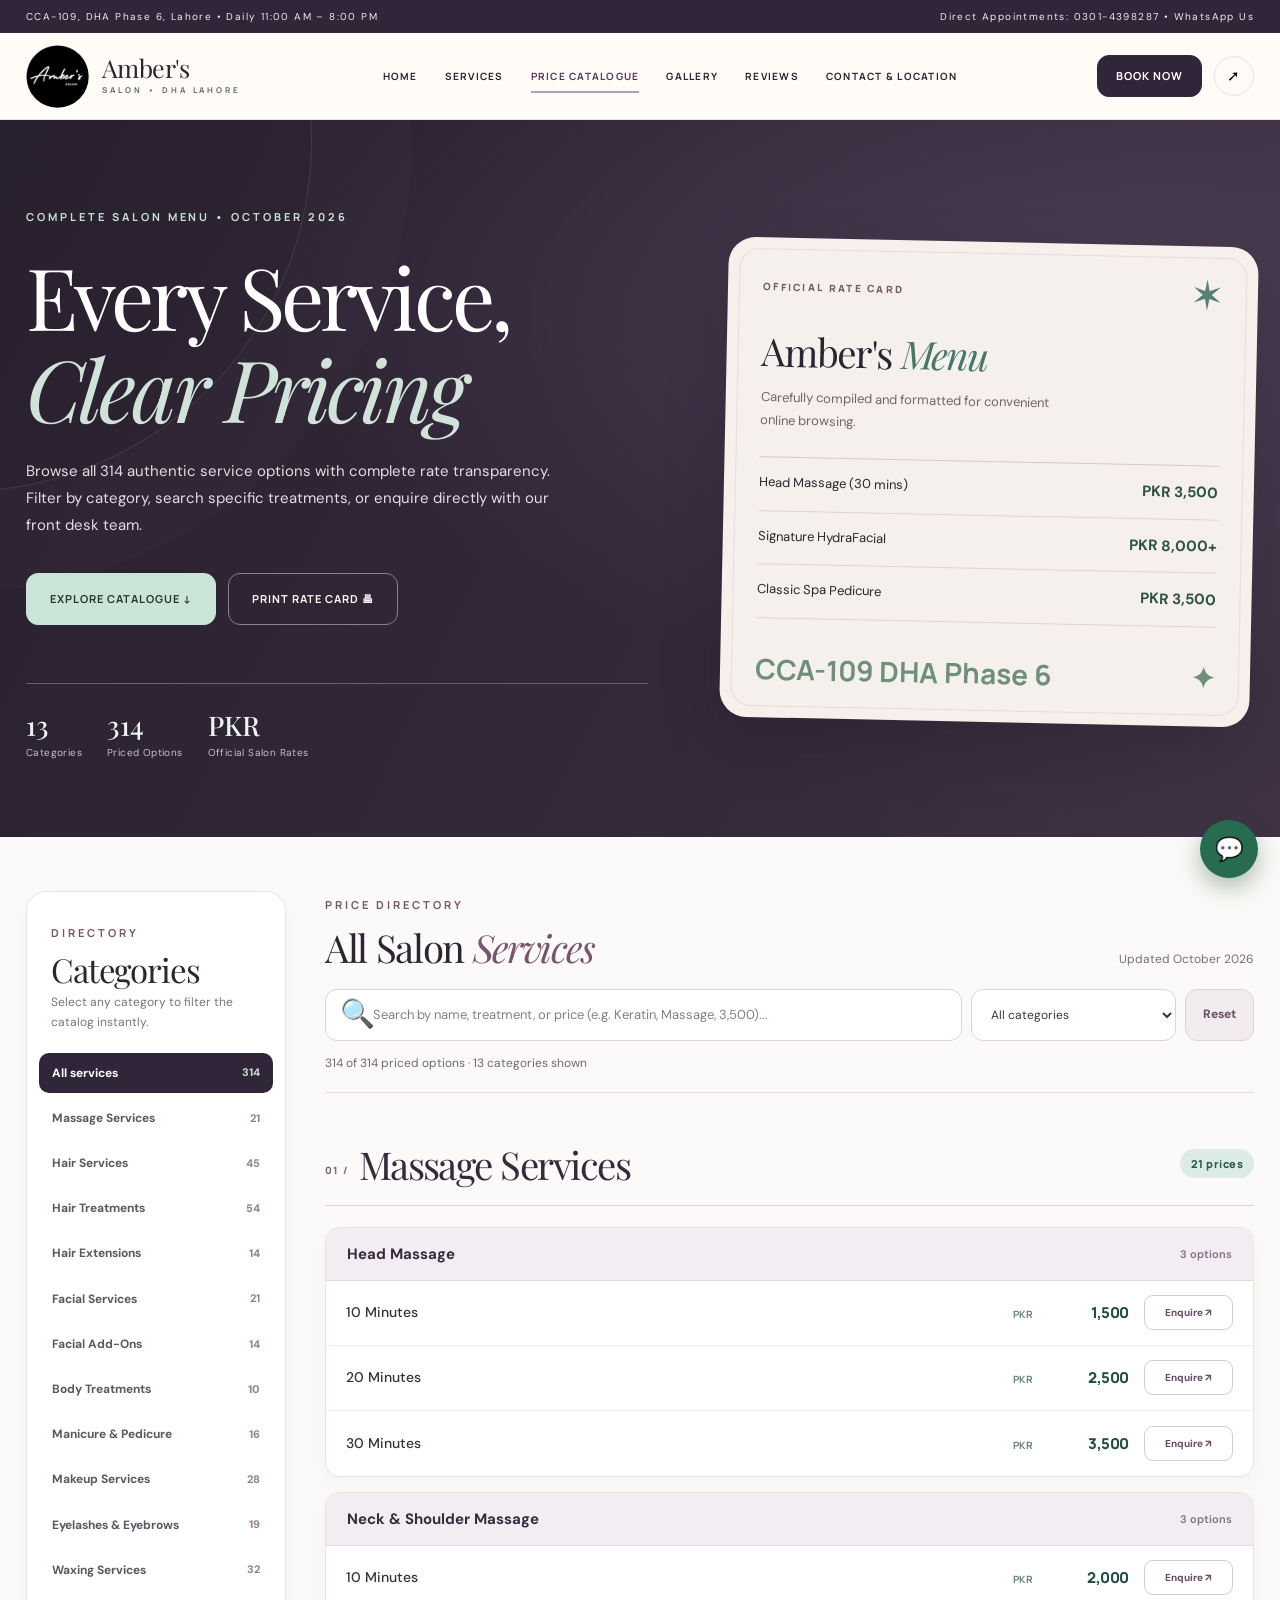
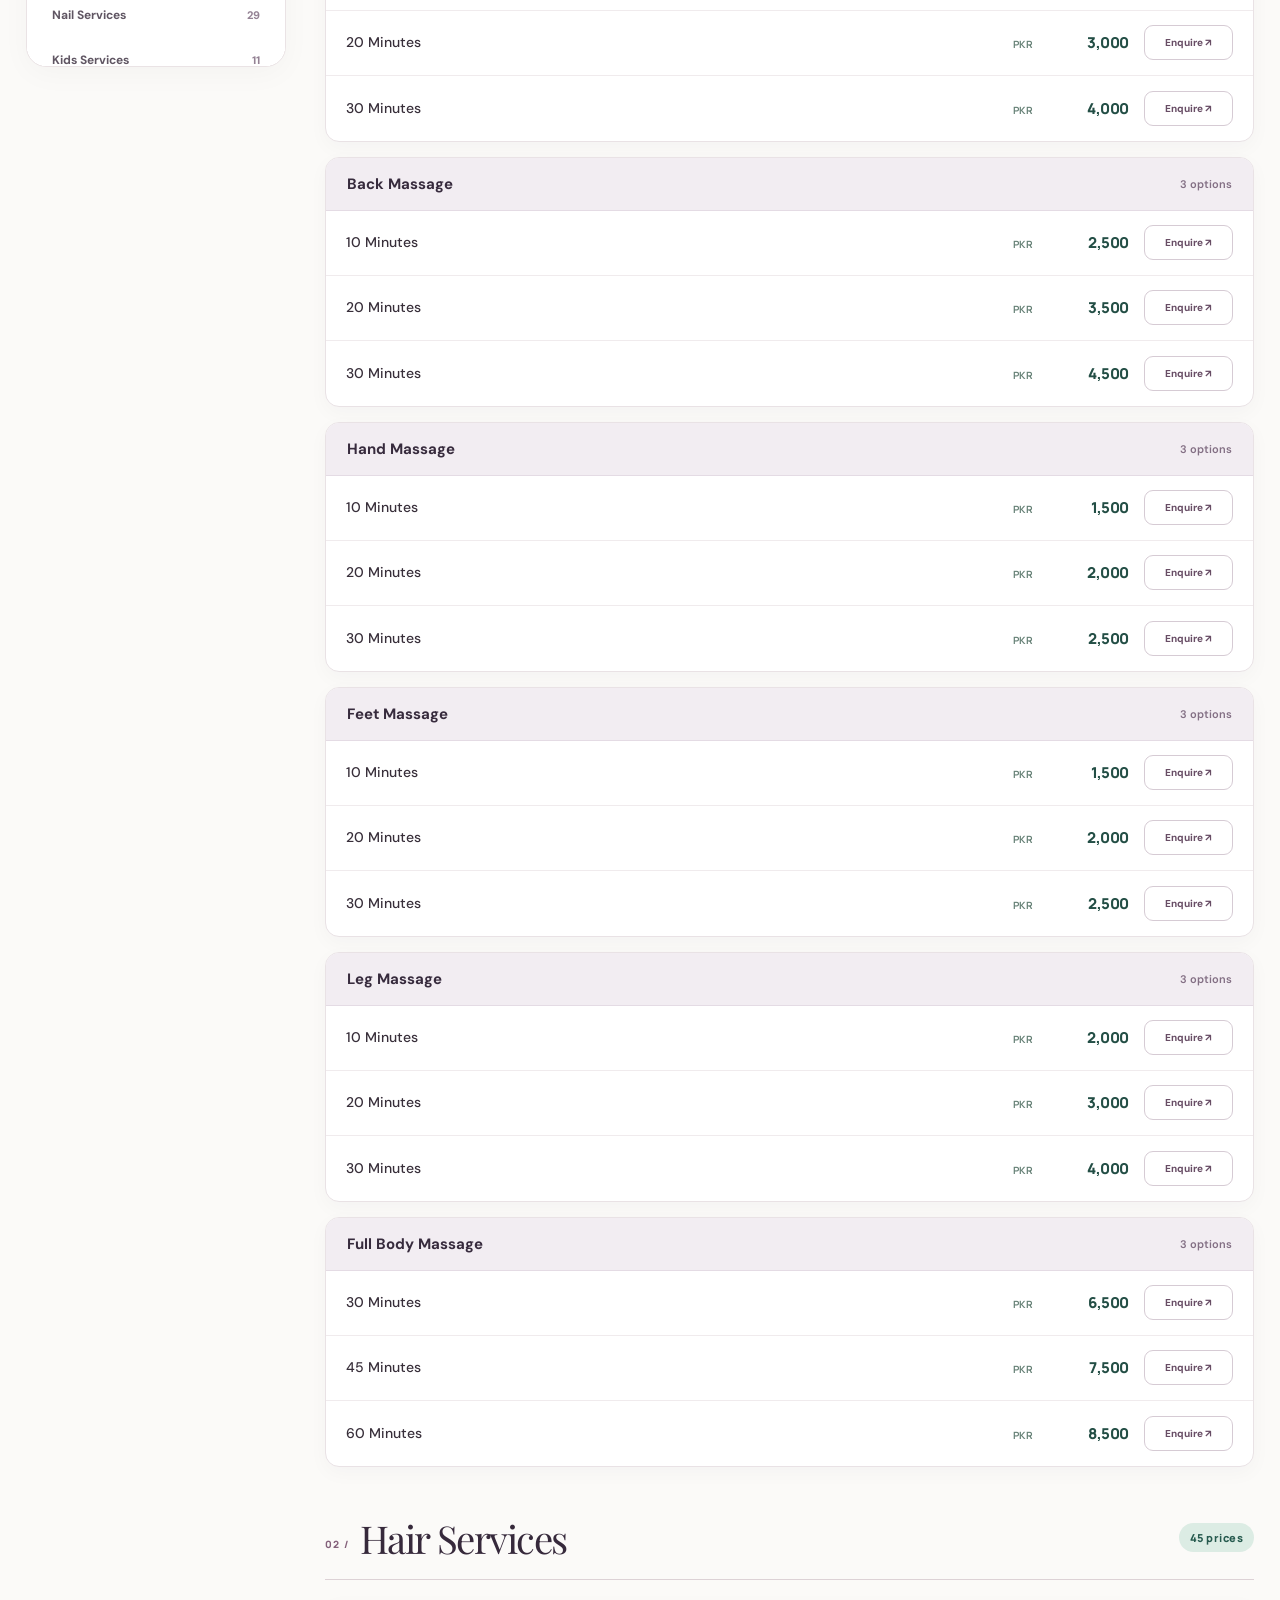
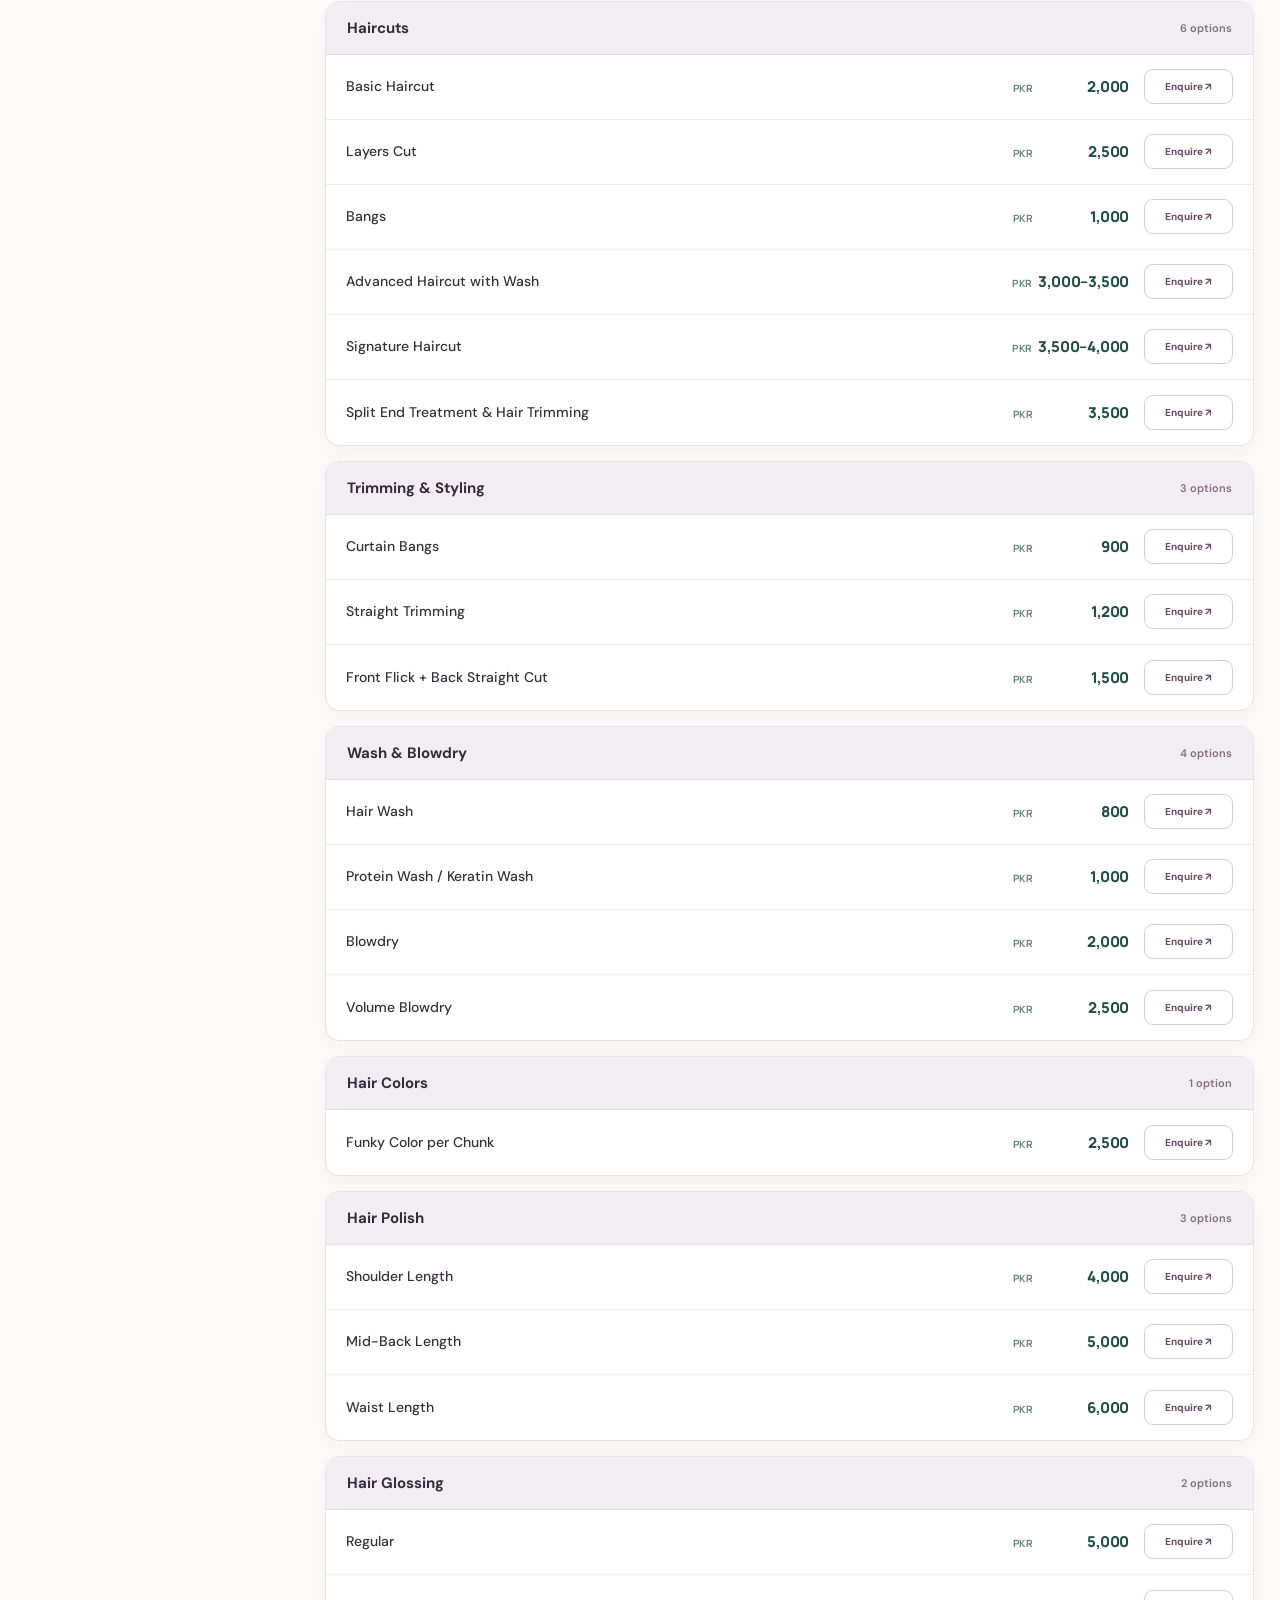
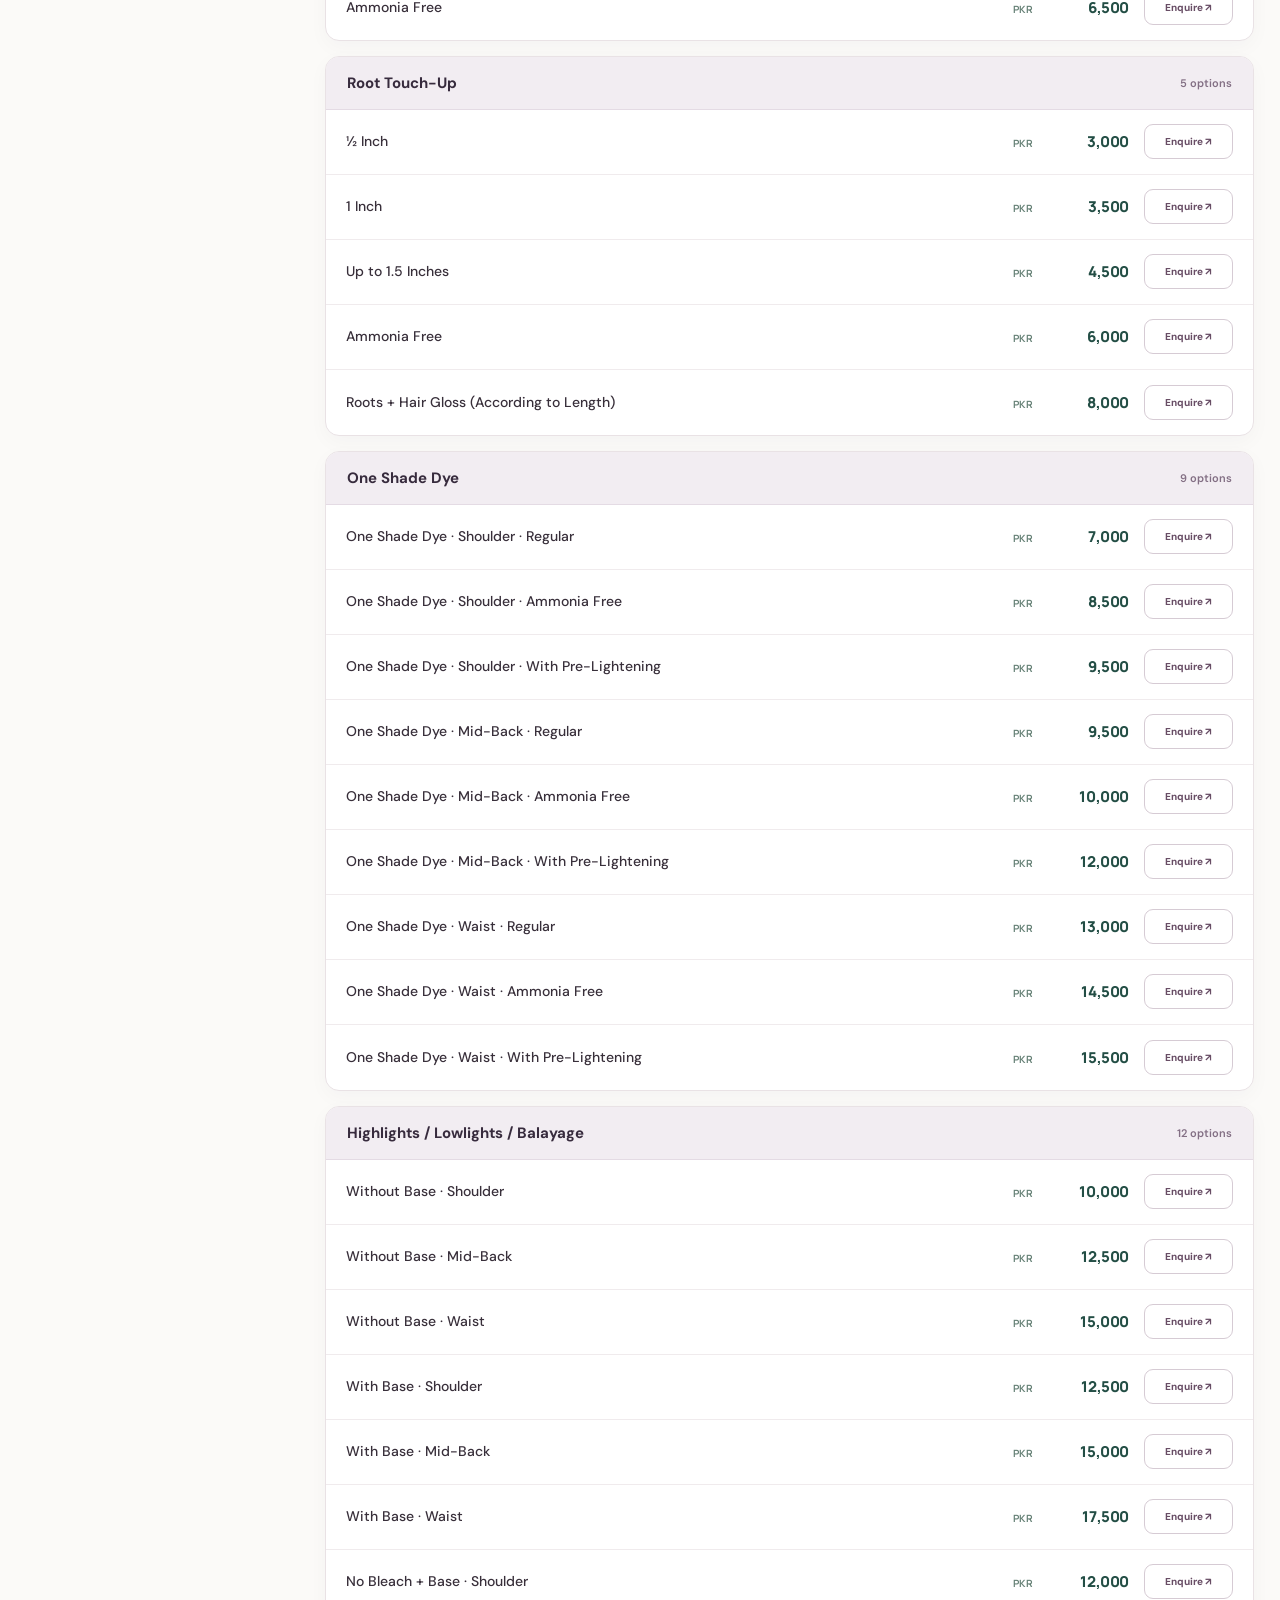
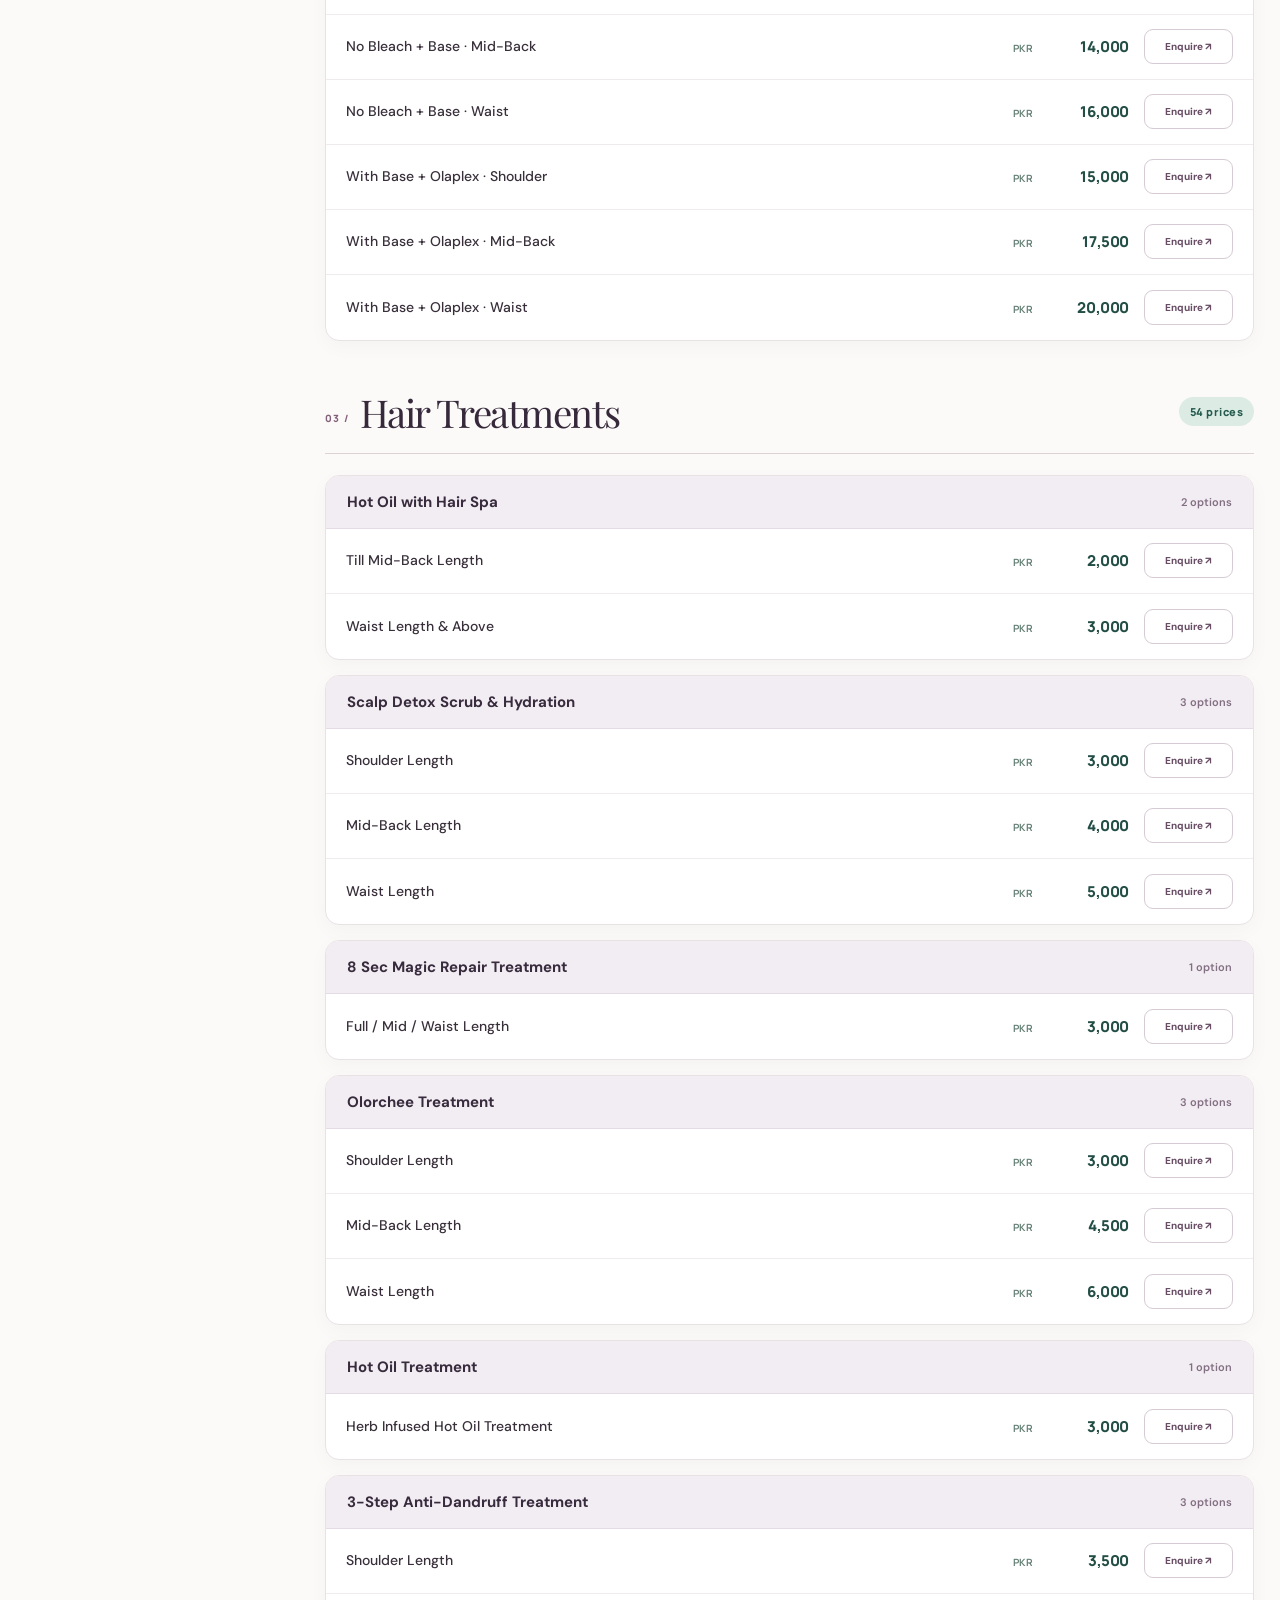
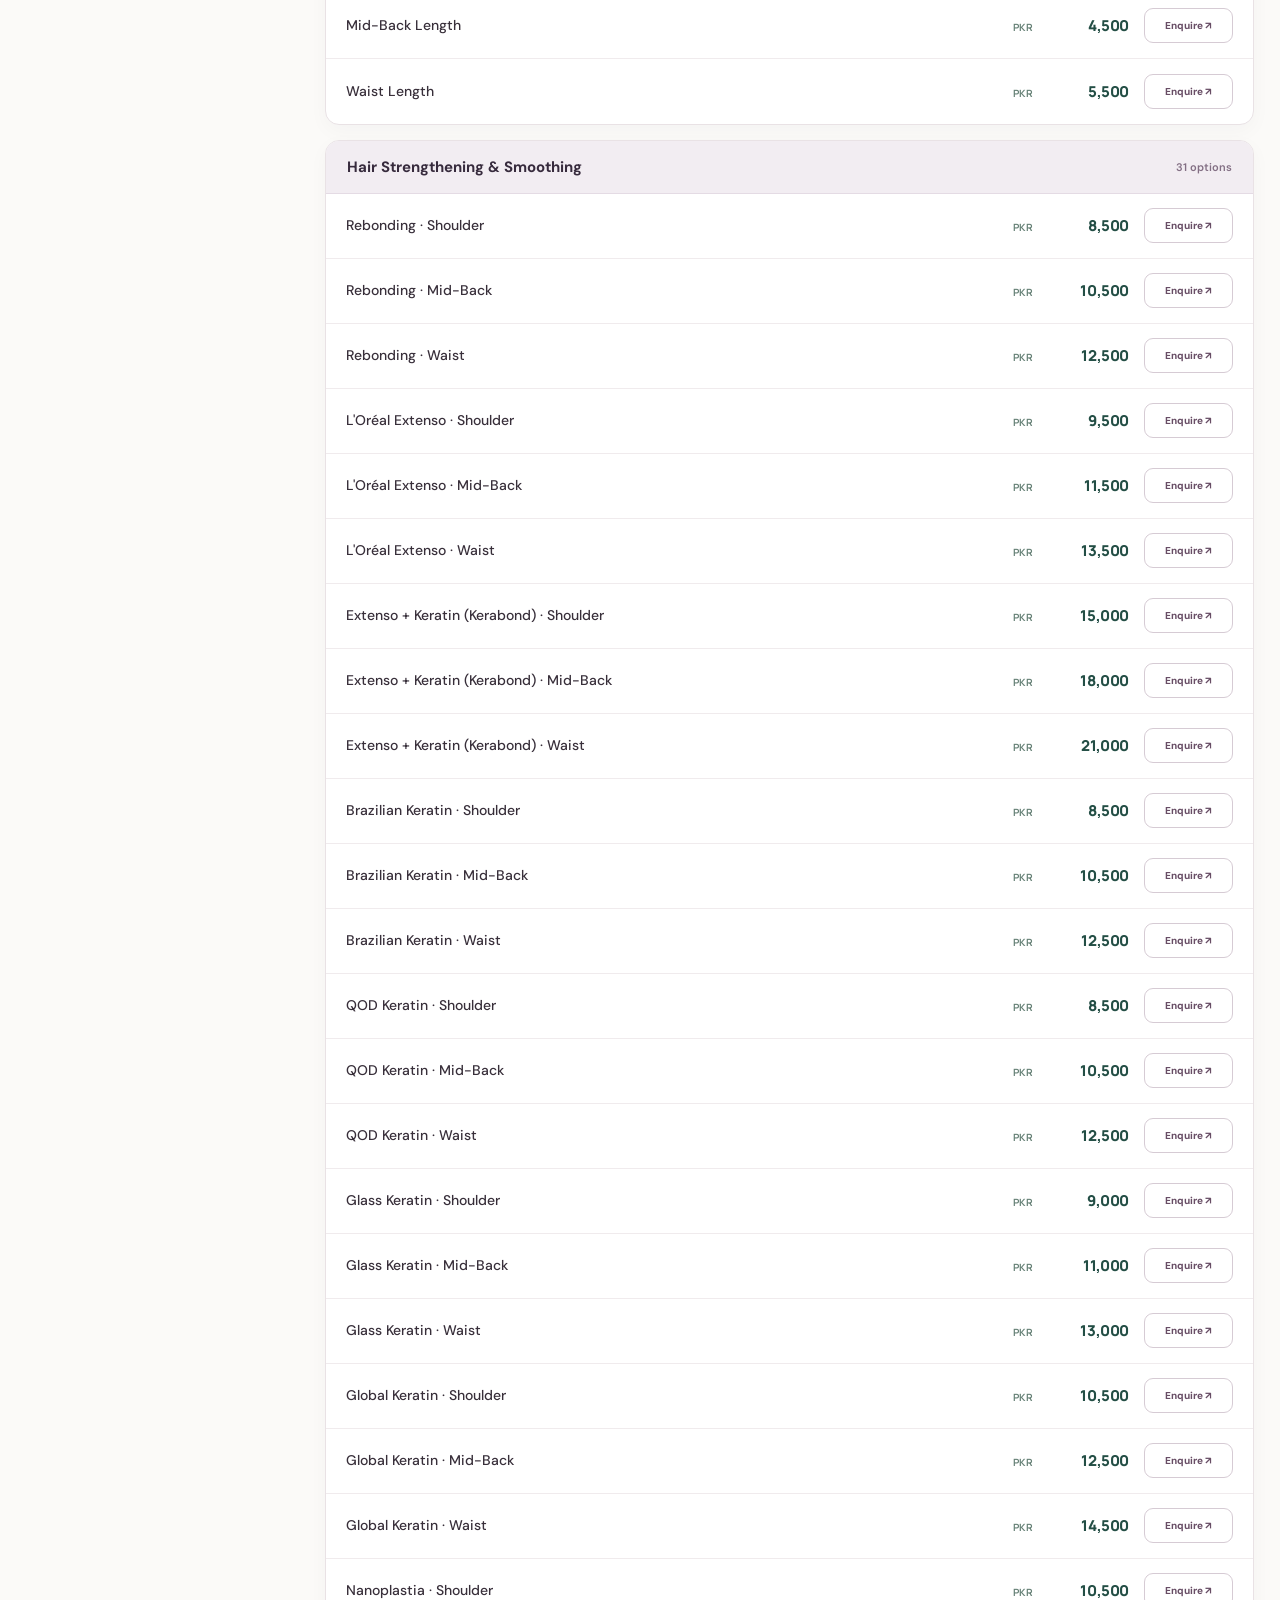
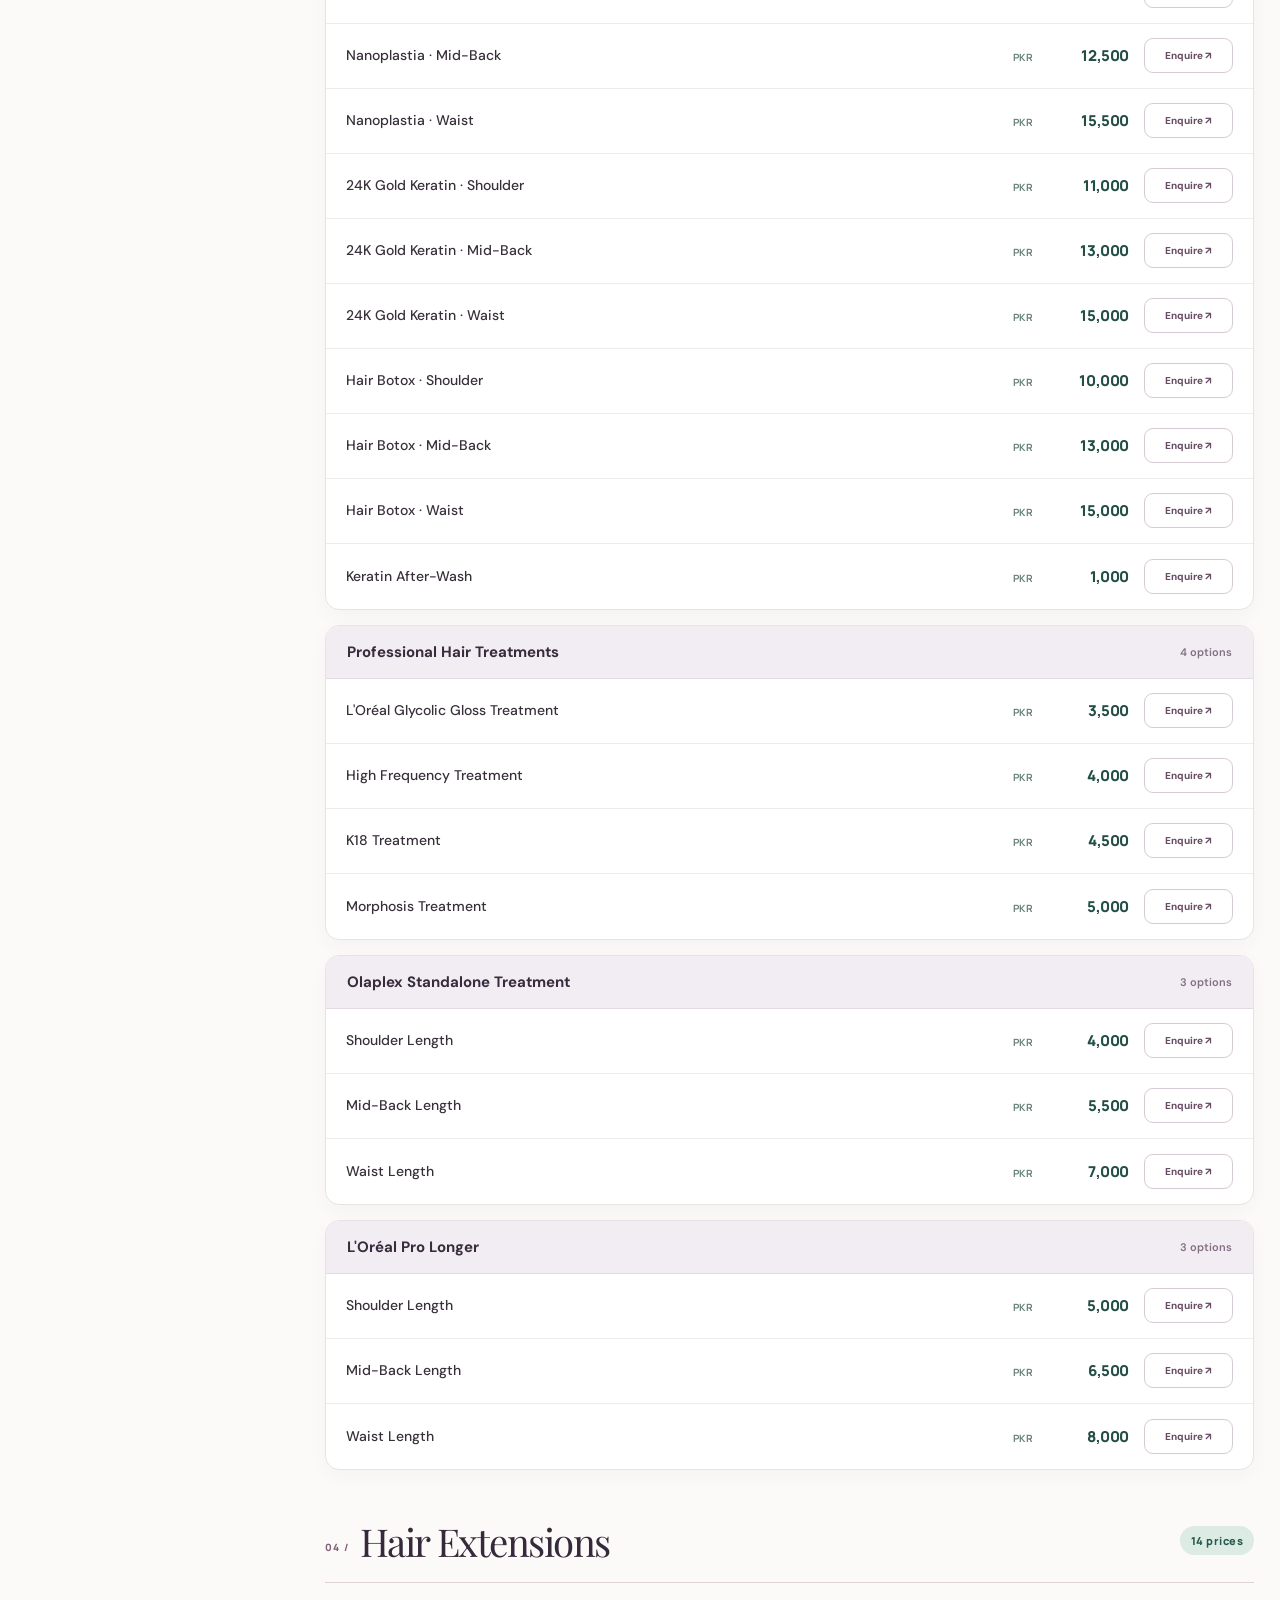
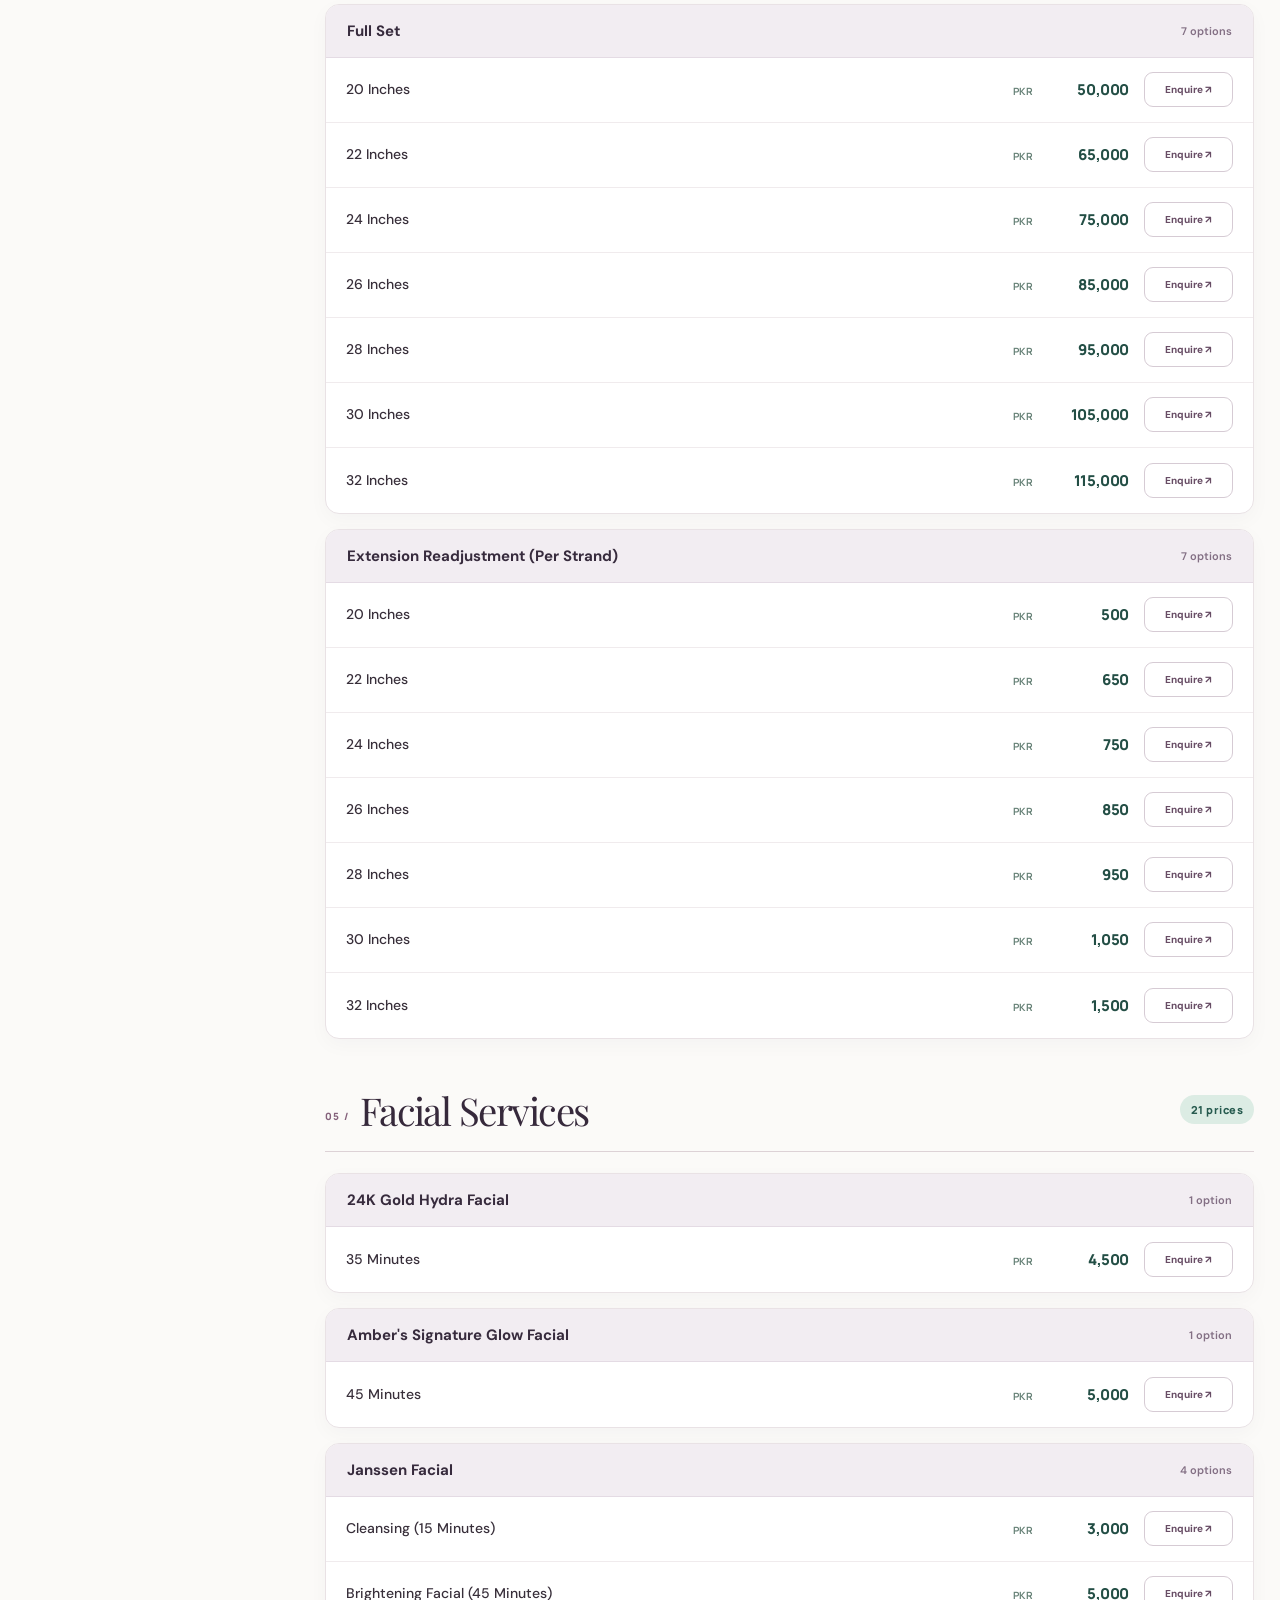
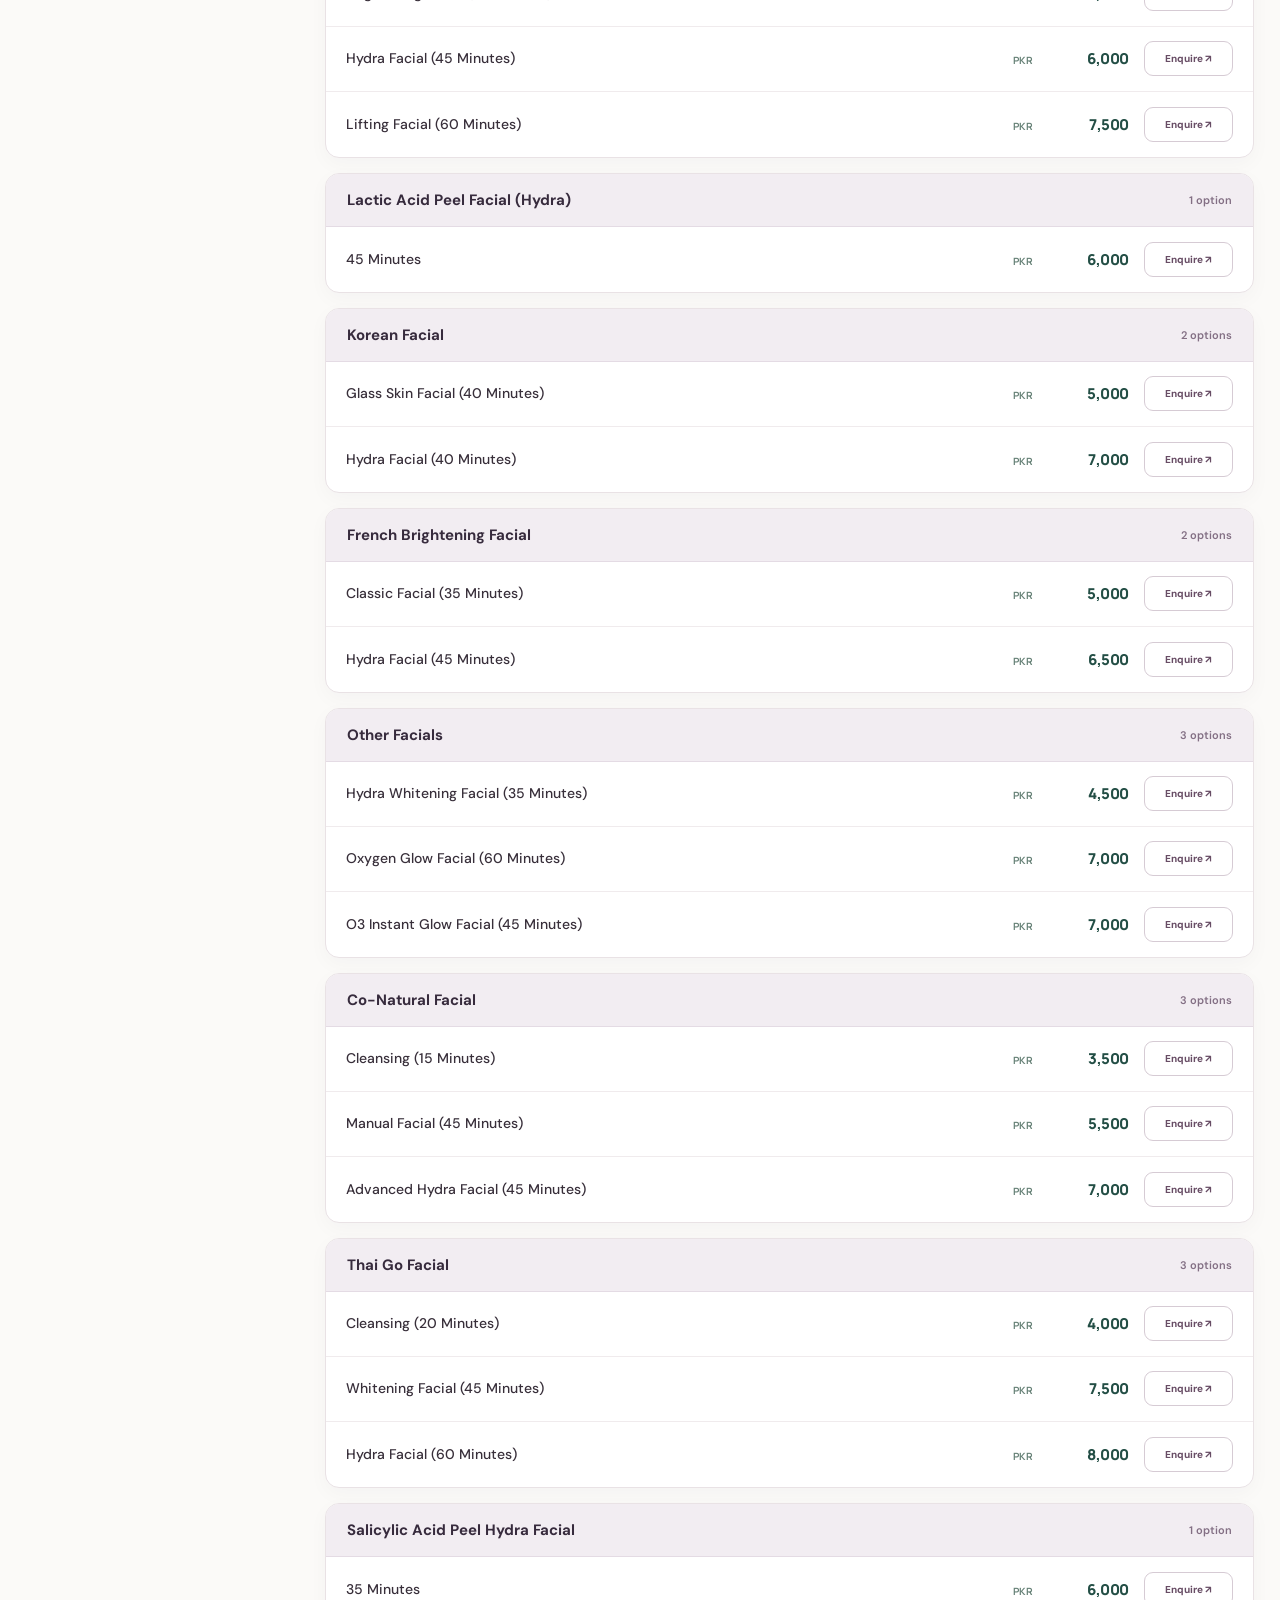
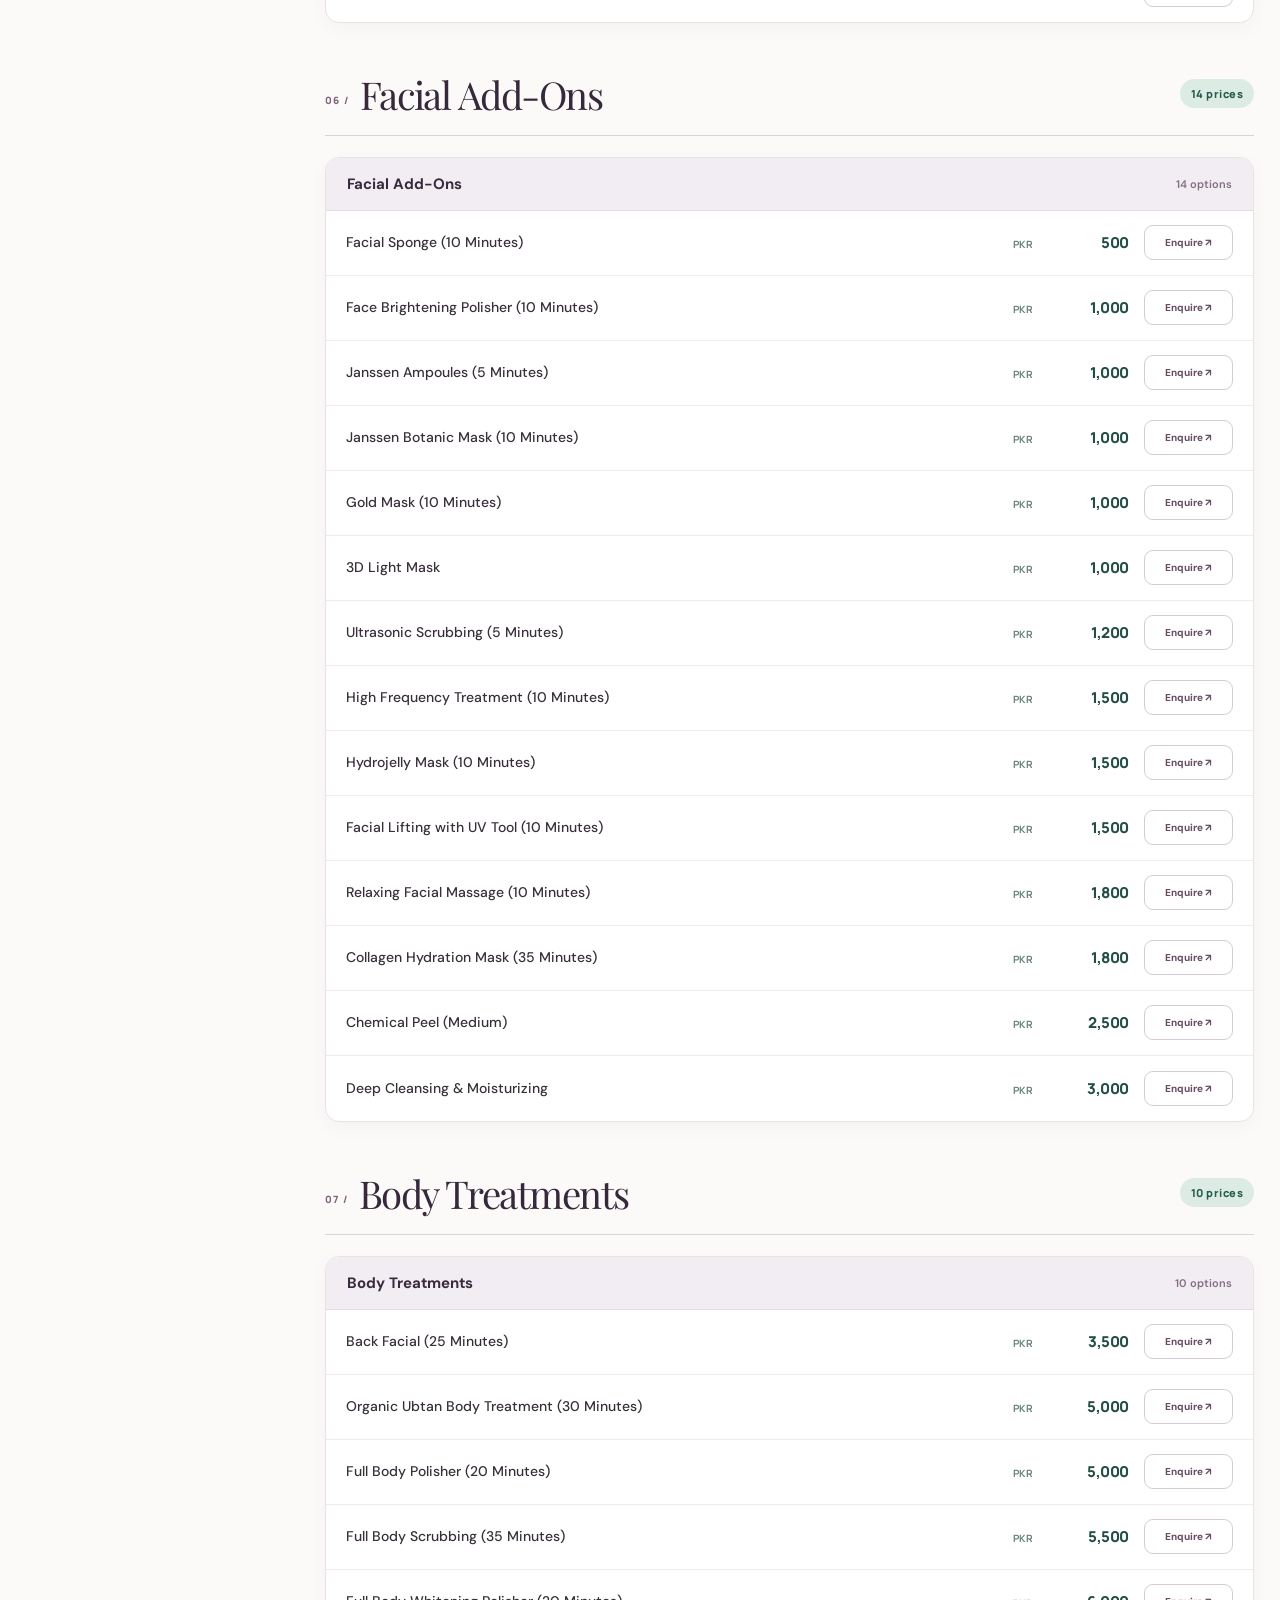
==== prices.html @ 4ab2b88c "Initial commit: Amber's Salon responsive website with full 314-item price catalogue and Vercel confi" ====
<!DOCTYPE html>
<html lang="en">
<head>
  <meta charset="UTF-8">
  <meta name="viewport" content="width=device-width, initial-scale=1.0">
  <title>Complete Price Catalogue (314 Options) | Amber's Salon Lahore</title>
  <meta name="description" content="Explore the full 2026 pricing catalogue of Amber's Salon DHA Phase 6 Lahore. 314 authentic priced options across 13 service categories with instant search.">
  <link rel="icon" type="image/png" href="assets/img/ambers-logo.png">
  <link rel="stylesheet" href="assets/styles.css">
  <link rel="stylesheet" href="assets/refined.css">
</head>
<body data-page="prices">

  <!-- Top Strip -->
  <div class="topstrip">
    <div class="container">
      <div>CCA-109, DHA Phase 6, Lahore &bull; Daily 11:00 AM &ndash; 8:00 PM</div>
      <div class="secondary">
        Direct Appointments: <a href="tel:03014398287">0301-4398287</a> &bull;
        <a href="https://wa.me/923014398287" target="_blank" rel="noopener">WhatsApp Us</a>
      </div>
    </div>
  </div>

  <!-- Main Navigation Header -->
  <header class="header">
    <div class="container navwrap">
      <a href="index.html" class="logoanchor" aria-label="Amber's Salon Home">
        <img src="assets/img/ambers-logo.png" alt="Amber's Salon Logo" class="brandlogo" width="63" height="63">
        <div class="wordbrand">
          Amber's
          <small>Salon &bull; DHA Lahore</small>
        </div>
      </a>

      <button id="mobileToggle" class="mobiletoggle" aria-expanded="false" aria-label="Open navigation menu" type="button">&#9776;</button>

      <nav id="mainnav" class="mainnav" aria-label="Main Navigation">
        <a href="index.html" data-page="home">Home</a>
        <a href="index.html#services">Services</a>
        <a href="prices.html" data-page="prices" class="nav-price-link" aria-current="page">Price Catalogue</a>
        <a href="index.html#gallery">Gallery</a>
        <a href="index.html#reviews">Reviews</a>
        <a href="index.html#visit">Contact &amp; Location</a>
      </nav>

      <div class="header-right">
        <button class="btn dark navcta" type="button" data-book data-service="General Consultation">Book Now</button>
        <button id="shareBtn" class="icon-btn" aria-label="Share website" type="button" title="Share Website">&#10138;</button>
      </div>
    </div>
  </header>

  <!-- Price Hero Section -->
  <section class="pricehero">
    <div class="container">
      <div class="pricehero-layout">
        <div class="pricehero-content">
          <span class="eyebrow">Complete Salon Menu &bull; October 2026</span>
          <h1 class="serif">Every Service, <em>Clear Pricing</em></h1>
          <p>
            Browse all 314 authentic service options with complete rate transparency. Filter by category, 
            search specific treatments, or enquire directly with our front desk team.
          </p>

          <div class="pricehero-actions">
            <a href="#catalog-start" class="btn pricehero-button">Explore Catalogue &darr;</a>
            <button type="button" class="btn print-menu-button" onclick="window.print()">Print Rate Card &#128438;</button>
          </div>

          <div class="menu-metrics">
            <div>
              <strong>13</strong>
              <span>Categories</span>
            </div>
            <div>
              <strong>314</strong>
              <span>Priced Options</span>
            </div>
            <div>
              <strong>PKR</strong>
              <span>Official Salon Rates</span>
            </div>
          </div>
        </div>

        <!-- Hero Menu Preview Card -->
        <div class="hero-menu-card">
          <div class="hero-card-upper">
            <span>OFFICIAL RATE CARD</span>
            <span>&#10038;</span>
          </div>
          <h2 class="serif">Amber's <em>Menu</em></h2>
          <p>Carefully compiled and formatted for convenient online browsing.</p>

          <div class="mini-price-lines">
            <div>
              <span>Head Massage (30 mins)</span>
              <b>PKR 3,500</b>
            </div>
            <div>
              <span>Signature HydraFacial</span>
              <b>PKR 8,000+</b>
            </div>
            <div>
              <span>Classic Spa Pedicure</span>
              <b>PKR 3,500</b>
            </div>
          </div>

          <div class="hero-card-foot">
            <span>CCA-109 DHA Phase 6</span>
            <span>&#10022;</span>
          </div>
        </div>
      </div>
    </div>
  </section>

  <!-- Main Catalogue Layout with Sticky Sidebar & Dynamic Results -->
  <div class="container">
    <div class="catalog-wrap" id="catalog-start">
      <!-- Aside Category Navigation -->
      <aside class="catalog-nav" aria-label="Category Filter">
        <div class="menu-aside-title">
          <span class="eyebrow">Directory</span>
          <h2 class="serif">Categories</h2>
          <p>Select any category to filter the catalog instantly.</p>
        </div>

        <div id="categoryFilterList" class="category-filter-list">
          <!-- Dynamically populated by assets/prices.js -->
        </div>

        <div class="aside-help">
          Need custom bridal consultation or group bookings?
          <a href="https://wa.me/923014398287" target="_blank" rel="noopener">Chat on WhatsApp &rarr;</a>
        </div>
      </aside>

      <!-- Results Column -->
      <main class="catalog-results-column">
        <!-- Sticky Search & Filter Bar -->
        <div class="catalog-tools">
          <div class="catalog-topline">
            <div>
              <span class="eyebrow">Price Directory</span>
              <h2 class="serif">All Salon <em>Services</em></h2>
            </div>
            <div class="catalog-list-note">Updated October 2026</div>
          </div>

          <div class="bar">
            <div class="catalog-search-wrap">
              <span>&#128269;</span>
              <input id="priceSearch" type="search" placeholder="Search by name, treatment, or price (e.g. Keratin, Massage, 3,500)..." aria-label="Search prices">
            </div>

            <select id="priceFilter" class="select" aria-label="Select category">
              <option value="all">All categories</option>
              <!-- Options populated by assets/prices.js -->
            </select>

            <button id="clearSearch" class="clear-button" type="button">Reset</button>
          </div>

          <div id="resultsCount" class="results-summary" aria-live="polite">Loading services...</div>
        </div>

        <!-- Rendered Catalog Content Container -->
        <div id="catalog">
          <!-- Populated dynamically by assets/prices.js -->
        </div>

        <!-- Disclaimer -->
        <div class="price-disclaimer">
          <strong>Important Salon Notice:</strong> All pricing is transcribed directly from the salon price list. 
          Prices are subject to consultation and may vary depending on hair length, density, condition, or customized requests. 
          Please confirm exact details with the salon prior to service.
        </div>

        <!-- Quick Booking CTA Card -->
        <div class="catalog-bottom-book">
          <div>
            <span class="eyebrow">Need Assistance?</span>
            <h3 class="serif">Ready to Book an Appointment?</h3>
            <p>Our front desk reception is available daily from 11:00 AM to 8:00 PM for custom bookings and enquiries.</p>
          </div>
          <a href="https://wa.me/923014398287" target="_blank" rel="noopener" class="btn dark">WhatsApp Reception &rarr;</a>
        </div>
      </main>
    </div>
  </div>

  <!-- Footer -->
  <footer>
    <div class="container">
      <div class="foot-grid">
        <div>
          <div class="footbrand">
            <img src="assets/img/ambers-logo.png" alt="Amber's Salon" width="68" height="68">
            <span class="serif">Amber's Salon</span>
          </div>
          <p style="margin-top: 15px; max-width: 440px;">
            A sanctuary of bespoke beauty, refined hair artistry, and holistic wellbeing in DHA Phase 6, Lahore.
          </p>
          <div class="socials">
            <a href="https://www.instagram.com/ambersalon.official/?hl=en" target="_blank" rel="noopener" aria-label="Instagram">&#9830;</a>
            <a href="https://wa.me/923014398287" target="_blank" rel="noopener" aria-label="WhatsApp">&#128172;</a>
            <a href="tel:03014398287" aria-label="Call Us">&#128222;</a>
          </div>
        </div>

        <div>
          <h4>Quick Links</h4>
          <div class="footlinks">
            <a href="index.html">Home</a>
            <a href="index.html#services">Services</a>
            <a href="prices.html">Price Catalogue (314 Items)</a>
            <a href="index.html#gallery">Client Gallery</a>
            <a href="index.html#reviews">Reviews</a>
            <a href="index.html#visit">Location &amp; Hours</a>
          </div>
        </div>

        <div>
          <h4>Salon Details</h4>
          <div class="footlinks">
            <span>CCA-109 DHA Phase 6, Lahore</span>
            <span>Daily: 11:00 AM &ndash; 8:00 PM</span>
            <a href="tel:03014398287">0301-4398287</a>
            <a href="https://wa.me/923014398287" target="_blank" rel="noopener">WhatsApp Support</a>
          </div>
        </div>
      </div>

      <div class="bottom">
        <div>&copy; <span id="year">2026</span> Amber's Salon &bull; All Rights Reserved.</div>
        <div>CCA-109 DHA Phase 6, Lahore &bull; Designed for Elegance &amp; Accessibility</div>
      </div>
    </div>
  </footer>

  <!-- Floating WhatsApp Quick Button -->
  <a href="https://wa.me/923014398287" class="floatwa" target="_blank" rel="noopener" aria-label="Chat on WhatsApp" title="WhatsApp Appointment">
    &#128172;
  </a>

  <!-- Booking Modal -->
  <div id="bookingModal" class="modal" hidden role="dialog" aria-modal="true" aria-labelledby="modalTitle">
    <div class="modal-content">
      <button id="closeModal" class="modal-close" type="button" aria-label="Close dialog">&times;</button>
      <span class="eyebrow">Appointment Request</span>
      <h2 id="modalTitle" class="serif">Book a Service</h2>
      <p>Fill out the details below. This will open WhatsApp with your pre-formatted appointment request directly to the salon.</p>

      <form id="bookingForm" style="margin-top: 20px;">
        <div class="field">
          <label for="bName">Your Name *</label>
          <input id="bName" class="input" type="text" required placeholder="Full Name">
        </div>

        <div class="field">
          <label for="bService">Selected Service *</label>
          <input id="bService" class="input" type="text" required placeholder="Service name">
        </div>

        <div class="field">
          <label for="bDate">Preferred Date *</label>
          <input id="bDate" class="input" type="date" required>
        </div>

        <div class="field">
          <label for="bTime">Preferred Time *</label>
          <select id="bTime" class="select" required>
            <option value="">Select a time slot</option>
            <option value="11:30 AM">11:30 AM</option>
            <option value="12:30 PM">12:30 PM</option>
            <option value="02:00 PM">02:00 PM</option>
            <option value="03:30 PM">03:30 PM</option>
            <option value="05:00 PM">05:00 PM</option>
            <option value="06:30 PM">06:30 PM</option>
            <option value="07:30 PM">07:30 PM</option>
          </select>
        </div>

        <div class="field">
          <label for="bNote">Special Requests or Notes (Optional)</label>
          <textarea id="bNote" class="textarea" rows="2" placeholder="e.g. hair length, specific stylist, bridal consultation..."></textarea>
        </div>

        <button type="submit" class="btn dark" style="margin-top: 10px;">Proceed via WhatsApp &rarr;</button>
      </form>
    </div>
  </div>

  <!-- Share Toast -->
  <div id="shareToast" class="share-note" hidden role="status"></div>

  <!-- Scripts -->
  <script src="assets/prices-data.js"></script>
  <script src="assets/site.js"></script>
  <script src="assets/prices.js"></script>
</body>
</html>
---- assets/styles.css ----
@import url('https://fonts.googleapis.com/css2?family=DM+Sans:wght@400;500;600;700&family=Manrope:wght@400;500;600;700;800&family=Playfair+Display:ital,wght@0,400;0,500;0,600;1,400;1,500&display=swap');
:root{--ink:#261b1b;--muted:#6e625d;--rose:#ab7569;--rose-2:#d6ada2;--paper:#fffaf7;--off:#f6efe9;--line:#e7dcd5;--cocoa:#302323;--gold:#b29472;--w:1240px;--shadow:0 18px 65px rgba(44,30,32,.09)}
*{box-sizing:border-box}html{scroll-behavior:smooth;scroll-padding-top:90px}body{margin:0;font:15px/1.75 'DM Sans',sans-serif;color:var(--ink);background:var(--paper);-webkit-font-smoothing:antialiased}img{display:block;max-width:100%}button,input,textarea,select{font:inherit}button{cursor:pointer}a{color:inherit;text-decoration:none}button:focus-visible,a:focus-visible,input:focus-visible,textarea:focus-visible,select:focus-visible{outline:3px solid #bd877f;outline-offset:3px}::selection{background:#d8afa1;color:#311d1f}.container{width:min(calc(100% - 52px),var(--w));margin-inline:auto}.muted{color:var(--muted)}.eyebrow{font:700 11px/1.5 'Manrope',sans-serif;letter-spacing:.27em;text-transform:uppercase;color:var(--rose)}.serif{font-family:'Playfair Display',Georgia,serif;font-weight:400;line-height:1.14;letter-spacing:-.035em}em{font-style:italic;color:var(--rose)}.btn{min-height:50px;display:inline-flex;align-items:center;justify-content:center;gap:10px;padding:12px 23px;font:700 11px/1.4 'Manrope',sans-serif;letter-spacing:.13em;text-transform:uppercase;border:1px solid var(--cocoa);border-radius:2px;transition:transform .25s,background .25s,color .25s;text-align:center}.btn:hover{transform:translateY(-2px)}.btn.dark{background:var(--cocoa);color:#fff}.btn.dark:hover{background:#5e3f43}.btn.outline{border:1px solid #c9b6ac;background:transparent;color:var(--ink)}.btn.outline:hover{background:#f2e5df}.btn.rose{background:#b78377;color:#fff;border-color:#b78377}.btn.rose:hover{background:#96685f}.linkline{font:700 11px 'Manrope',sans-serif;text-transform:uppercase;letter-spacing:.14em;border-bottom:1px solid #ab8378;padding-bottom:8px;display:inline-block}.linkline:hover{color:var(--rose)}.skip{position:fixed;z-index:9999;top:-100px;left:16px;background:#fff;padding:10px}.skip:focus{top:10px}
.topstrip{background:var(--cocoa);color:#f8e9e0;min-height:33px;font-size:10px;letter-spacing:.14em}.topstrip .container{display:flex;justify-content:space-between;gap:18px;align-items:center;min-height:33px}.topstrip a:hover{color:#eab7a8}.header{background:#fffaf7f2;backdrop-filter:blur(15px);border-bottom:1px solid #eee4df;position:sticky;top:0;z-index:50}.navwrap{min-height:86px;display:flex;align-items:center;gap:25px}.logoanchor{display:flex;align-items:center;gap:13px;min-width:217px}.brandlogo{width:63px;height:63px;object-fit:contain;border-radius:50%}.wordbrand{font:400 25px/1.1 'Playfair Display',serif;letter-spacing:-.025em}.wordbrand small{display:block;font:700 8px/2 'Manrope',sans-serif;letter-spacing:.37em;text-transform:uppercase;color:var(--muted)}.mainnav{display:flex;align-items:center;gap:27px;margin:auto}.mainnav a{font:700 10px/1.6 'Manrope',sans-serif;letter-spacing:.125em;text-transform:uppercase;transition:color .2s}.mainnav a:hover,.mainnav a[aria-current=page]{color:var(--rose)}.navcta{min-height:41px;padding-inline:18px}.mobiletoggle{border:1px solid var(--line);background:transparent;width:44px;height:44px;border-radius:50%;display:none;align-items:center;justify-content:center;font-size:23px}.header-right{display:flex;align-items:center;gap:12px}.icon-btn{width:40px;height:40px;border-radius:50%;display:inline-grid;place-items:center;border:1px solid var(--line);background:transparent}.icon-btn:hover{background:var(--off)}
.hero{min-height:690px;position:relative;overflow:hidden;background:linear-gradient(115deg,#f7f0eb,#fbf7f4 64%,#f1e5dc)}.hero::before{content:'';position:absolute;left:-180px;bottom:-290px;width:570px;height:570px;border-radius:50%;background:radial-gradient(circle,#e8c2b452,transparent 70%)}.hero .container{min-height:690px;display:grid;grid-template-columns:1.03fr 1fr;align-items:center;gap:40px}.hero-copy{padding-block:75px;z-index:1}.hero h1{font-size:clamp(64px,7vw,104px);margin:20px 0 24px;max-width:680px}.hero p{max-width:460px;font-size:15px;line-height:1.95;color:#796a63}.hero .actions{display:flex;flex-wrap:wrap;gap:12px;margin:31px 0}.mini-stats{display:flex;gap:25px;flex-wrap:wrap;margin-top:45px;padding-top:20px;border-top:1px solid #e0d0c7}.mini-stats span{font-size:11px;letter-spacing:.04em;color:#7b6962}.mini-stats b{display:block;font:500 18px 'Playfair Display',serif;color:var(--ink)}.hero-stage{height:590px;position:relative;display:grid;place-items:center}.hero-stage .arch-back{position:absolute;width:82%;height:90%;right:1%;top:1%;background:#c1988a;border-radius:48% 48% 4px 4px/43% 43% 4px 4px;transform:rotate(-5deg);opacity:.55}.arch-photo{width:76%;height:87%;position:absolute;right:7%;top:5%;overflow:hidden;border-radius:48% 48% 4px 4px/43% 43% 4px 4px;background:#be9488;box-shadow:0 30px 70px #533e3428}.arch-photo img{height:100%;width:100%;object-fit:cover;filter:saturate(.68) sepia(.08);transition:transform .8s}.arch-photo:hover img{transform:scale(1.05)}.arch-photo:after{content:'';position:absolute;inset:0;background:linear-gradient(0deg,#3620206b,transparent 55%)}.stagecaption{position:absolute;right:11%;bottom:12%;z-index:2;color:#fff;font:italic 28px 'Playfair Display',serif}.roundstamp{position:absolute;left:2%;top:12%;width:140px;height:140px;border-radius:50%;background:#fffcf9;box-shadow:var(--shadow);display:grid;place-items:center;text-align:center;z-index:3;transform:rotate(-8deg);font:700 11px 'Manrope',sans-serif;letter-spacing:.15em;padding:20px}.roundstamp strong{display:block;font:italic 27px 'Playfair Display',serif;color:var(--rose);letter-spacing:0}.marginal{position:absolute;right:-34px;top:44%;transform:rotate(90deg);font:700 9px 'Manrope',sans-serif;letter-spacing:.22em;color:#79655d}.ticker{border-block:1px solid var(--line);background:#fffaf7;padding:17px 0;overflow:hidden}.ticker-inner{display:flex;gap:45px;white-space:nowrap;font:italic 18px 'Playfair Display',serif;color:#65514e;width:max-content;animation:marquee 39s linear infinite}.ticker-inner i{color:var(--gold);font-size:12px;font-style:normal}@keyframes marquee{to{transform:translateX(-50%)}}
.section{padding:110px 0}.section-head{display:flex;align-items:end;justify-content:space-between;gap:28px;margin-bottom:43px}.section-head h2{font-size:clamp(40px,4.5vw,65px);margin:13px 0 0}.section-head p{max-width:340px;font-size:14px;color:#7b6d67}.service-grid{display:grid;grid-template-columns:repeat(3,minmax(0,1fr));gap:20px}.service{position:relative;background:#fff;border:1px solid var(--line);overflow:hidden;min-width:0}.service .photo{aspect-ratio:1.18;overflow:hidden;background:#d8beb5}.service .photo img{height:100%;width:100%;object-fit:cover;transition:transform .7s;filter:saturate(.85)}.service:hover img{transform:scale(1.06)}.service-body{padding:24px 24px 27px}.service small{font:700 10px 'Manrope';text-transform:uppercase;letter-spacing:.2em;color:var(--rose)}.service h3{font:400 29px 'Playfair Display',serif;margin:8px 0 7px;letter-spacing:-.035em}.service p{font-size:13px;min-height:50px;color:#82726b;margin:0 0 16px}.service .arrowlink{font-size:11px;font-weight:700;letter-spacing:.12em;text-transform:uppercase;border-bottom:1px solid var(--gold)}.service .arrowlink:hover{color:var(--rose)}.service-number{position:absolute;top:12px;left:12px;color:#fff;font:700 12px 'Manrope';padding:6px 10px;background:#2e21217d;z-index:2}
.featureband{background:#302323;color:#fffaf8;overflow:hidden}.featureband .container{display:grid;grid-template-columns:1fr 1fr;gap:90px;align-items:center;padding-block:90px}.featureband .eyebrow{color:#d9b3a0}.featureband h2{font-size:clamp(45px,5vw,69px);margin:16px 0 24px}.featureband p{color:#e0cfcc}.featureband .btn{border-color:#f5e8e0;color:#fff}.featureband .btn:hover{background:#5b4747}.featureband .visual{min-height:390px;background:#b49385;position:relative;overflow:hidden;border-radius:47% 47% 1px 1px / 35% 35% 1px 1px}.featureband .visual img{width:100%;height:440px;object-fit:cover}.feat-details{display:grid;grid-template-columns:1fr 1fr;gap:18px;margin-top:25px}.feat-details div{border-top:1px solid #8c7771;padding-top:14px;font-size:12px;color:#e0c7bb}.feat-details strong{display:block;color:white;font-size:16px;font-weight:500}
.pricehighlight{background:#f5ece6}.pricecards{display:grid;grid-template-columns:repeat(4,minmax(0,1fr));gap:15px}.pricecard{padding:27px 23px;background:#fffaf7;border:1px solid #e8d9d2;position:relative}.pricecard i{color:var(--rose);font-family:Georgia;font-size:25px;font-style:normal}.pricecard h3{font:400 24px 'Playfair Display',serif;line-height:1.3;margin:13px 0 18px;min-height:62px}.pricecard p{color:var(--muted);margin:0 0 10px;font-size:12px}.pricecard b{font:600 21px 'Manrope';white-space:nowrap}.pricecard .btn{margin-top:21px;width:100%;min-height:42px;padding:10px 13px;font-size:10px}
.gallerygrid{display:grid;grid-template-columns:repeat(6,1fr);gap:10px}.galleryitem{aspect-ratio:4/5;position:relative;overflow:hidden;background:#c0a49b;border-radius:2px}.galleryitem img{width:100%;height:100%;object-fit:cover;transition:transform .6s;filter:saturate(.77)}.galleryitem:hover img{transform:scale(1.05)}.galleryitem:after{content:'↗';position:absolute;right:12px;top:12px;color:white;font-size:20px;text-shadow:0 1px 4px #0006}.gallery-caption{text-align:center;color:var(--muted);font-size:12px;margin:20px auto 0;max-width:620px}
.review-zone{background:#f7efe9}.reviewshell{display:grid;grid-template-columns:1fr 1.07fr;gap:45px}.review-notes{padding-right:30px}.review-notes h2{font-size:clamp(42px,5vw,64px);margin:12px 0 15px}.review-notes p{color:#786963}.quote-mark{font:italic 140px 'Playfair Display',serif;color:#c69a8e;line-height:1;margin-top:45px}.reviews-list{display:grid;gap:12px;margin-top:20px}.review-card{background:#fffaf7;border:1px solid var(--line);padding:20px}.review-card p{font-size:14px;margin:7px 0;color:var(--ink)}.review-card small{font-size:12px;color:var(--muted)}.reviewpanel{padding:33px;background:#fffaf7;border:1px solid var(--line);box-shadow:var(--shadow)}.reviewpanel h3{font:400 31px 'Playfair Display',serif;margin:0 0 6px}.reviewpanel>p{color:var(--muted);font-size:12px;margin-top:0}.stars{display:flex;gap:7px;margin:10px 0 22px}.star{background:transparent;border:0;font-size:30px;color:#d8c8c3;padding:0 4px;line-height:1.2}.star.is-on{color:#ba9071}.field{display:grid;gap:7px;margin:15px 0}.field label{font:700 11px 'Manrope',sans-serif;text-transform:uppercase;letter-spacing:.12em}.input,.textarea,.select{width:100%;background:#fff;border:1px solid #ded0c9;color:var(--ink);padding:13px 14px;border-radius:2px;font-size:14px}.textarea{min-height:118px;resize:vertical}.micro{font-size:11px;color:#8a7770}.alert{min-height:19px;margin-top:10px;font-size:12px;color:#8d675e}.reviewpanel .btn{width:100%}
.visit{background:#fcf9f6}.contactgrid{display:grid;grid-template-columns:1fr 1.15fr;gap:70px;align-items:stretch}.contactinfo h2{font-size:clamp(45px,5vw,68px);margin:15px 0 25px}.contactdetail{display:grid;grid-template-columns:25px 1fr;gap:15px;padding:23px 0;border-bottom:1px solid #e2d7d0}.contactdetail .glyph{color:var(--rose);font-size:20px}.contactdetail strong{display:block;font-weight:600;font-size:14px}.contactdetail span,.contactdetail a{font-size:13px;color:var(--muted)}.contactdetail a{text-decoration:underline;text-underline-offset:4px}.contact-actions{display:flex;flex-wrap:wrap;gap:11px;margin-top:28px}.map-panel{background:#e9ded7;min-height:500px;position:relative;overflow:hidden;border:1px solid #dfcfc5;display:flex;align-items:center;justify-content:center}.map-panel:before{content:'';position:absolute;inset:0;background:repeating-linear-gradient(140deg,transparent 0 38px,#d2bfb715 39px 40px),repeating-linear-gradient(46deg,transparent 0 92px,#a28d8633 93px 97px),linear-gradient(130deg,#ede2db,#d0b3aa)}.map-panel:after{content:'';position:absolute;left:-50px;top:20%;width:120%;height:75px;background:#fff6ed78;transform:rotate(-25deg)}.mapcard{position:relative;z-index:2;text-align:center;background:#fffdfbf0;max-width:350px;padding:34px 32px;box-shadow:0 22px 50px #513d3735}.mapcard img{width:83px;margin:0 auto 12px}.mapcard h3{font:400 27px 'Playfair Display',serif;margin:0}.mapcard p{color:var(--muted);font-size:13px}.map-pin{font-size:28px;color:var(--rose)}
.faq{background:#f5eee9}.faq .container{max-width:900px}.faq h2{font-size:clamp(40px,5vw,58px);margin:12px 0 36px}.faqitem{border-bottom:1px solid #d9cbc2}.faqitem summary{list-style:none;cursor:pointer;padding:21px 10px 21px 0;display:flex;justify-content:space-between;align-items:center;font-size:15px;font-weight:600}.faqitem summary::-webkit-details-marker{display:none}.faqitem summary:after{content:'+';font:300 24px Arial;color:#ac8378}.faqitem[open] summary:after{content:'−'}.faqitem p{margin:0 0 22px;max-width:700px;color:var(--muted);font-size:14px}
footer{background:#302323;color:#f9e9e4;padding:55px 0 25px}footer .foot-grid{display:grid;grid-template-columns:1.6fr 1fr 1fr;gap:45px}footer .footbrand{display:flex;align-items:center;gap:12px;font:28px 'Playfair Display',serif}footer .footbrand img{width:68px}footer p,footer a{font-size:13px;color:#d3bebb}footer a:hover{color:#fff}footer h4{font:700 11px 'Manrope';letter-spacing:.18em;text-transform:uppercase;margin:8px 0 17px;color:#f7e4d8}footer .footlinks{display:grid;gap:8px}footer .bottom{display:flex;justify-content:space-between;flex-wrap:wrap;gap:10px;border-top:1px solid #554443;padding-top:21px;margin-top:39px;font-size:11px;color:#bea8a2}.socials{display:flex;gap:9px;margin-top:18px}.socials a{display:grid;place-items:center;min-width:42px;height:42px;border:1px solid #78615b;border-radius:50%;font-size:16px}.socials a:hover{background:#6c4d4c}.floatwa{position:fixed;bottom:22px;right:22px;z-index:45;background:#276b50;color:#fff;border-radius:50%;width:58px;height:58px;display:grid;place-items:center;font-size:23px;box-shadow:0 9px 24px #14382455}.floatwa:hover{background:#1b503a}
/* price catalogue */
.pricehero{background:linear-gradient(120deg,#f5eae4,#fdf9f7);padding:85px 0 65px;border-bottom:1px solid var(--line)}.pricehero h1{font-size:clamp(54px,7vw,92px);margin:15px 0 15px}.pricehero p{font-size:14px;color:var(--muted);max-width:710px}.catalog-wrap{display:grid;grid-template-columns:215px minmax(0,1fr);gap:35px;align-items:start;padding:45px 0 105px}.catalog-nav{position:sticky;top:104px;max-height:calc(100vh - 115px);overflow:auto;border:1px solid var(--line);background:#fff;padding:19px}.catalog-nav .eyebrow{margin-bottom:13px}.catalog-nav a{display:block;font-size:12px;border-bottom:1px solid #efe5df;padding:11px 7px;color:#6f625d;line-height:1.35}.catalog-nav a:hover{color:var(--rose);background:#f7efe9}.catalog-tools{position:sticky;top:86px;z-index:20;background:#fffaf7ed;backdrop-filter:blur(14px);padding:14px 0 17px;margin-top:-14px;border-bottom:1px solid var(--line)}.catalog-tools .bar{display:flex;flex-wrap:wrap;gap:12px}.catalog-tools input{flex:1;min-width:200px}.catalog-tools select{max-width:220px}.results-summary{font-size:12px;color:var(--muted);margin-top:10px}.cat-section{scroll-margin-top:185px;margin-top:39px}.cat-section h2{font:400 clamp(31px,3vw,45px) 'Playfair Display',serif;margin:0 0 18px}.cat-section .sectnum{font:700 10px 'Manrope';letter-spacing:.2em;color:var(--rose);margin-right:12px}.catalog-group{border:1px solid var(--line);background:#fff;margin-bottom:13px}.catalog-group>h3{font:600 15px 'Manrope',sans-serif;margin:0;background:#f6efea;padding:16px 19px;border-bottom:1px solid var(--line)}.price-row{display:grid;grid-template-columns:minmax(0,1fr) auto auto;gap:16px;padding:13px 18px;align-items:center;border-bottom:1px solid #f0e8e3;min-height:52px}.price-row:last-child{border:0}.price-row:hover{background:#fff9f4}.price-row .name{font-size:13px;line-height:1.45}.price-row strong{font-size:13px;min-width:90px;text-align:right;white-space:nowrap}.booktiny{border:1px solid #dec8bd;border-radius:2px;background:transparent;padding:7px 10px;font-size:10px;font-weight:700;text-transform:uppercase;letter-spacing:.06em;color:#8a605b;white-space:nowrap}.booktiny:hover{background:#d1a59b;color:#fff}.no-results{padding:40px;text-align:center;border:1px dashed #decfc7;margin-top:30px;color:var(--muted)}.price-disclaimer{padding:20px;background:#f8f0ea;border:1px solid var(--line);color:#715f59;font-size:12px;margin-top:24px}
/* booking modal and general interactions */
[hidden]{display:none!important}.modal{position:fixed;inset:0;background:#2b1b1bc5;z-index:100;display:grid;place-items:center;padding:20px}.modal-content{background:#fffaf7;width:min(100%,530px);padding:34px;max-height:90vh;overflow:auto;position:relative;box-shadow:0 25px 75px #0006}.modal-content h2{font:400 42px 'Playfair Display',serif;margin:0 0 9px}.modal-content p{color:var(--muted);font-size:13px}.modal-close{position:absolute;right:15px;top:12px;font-size:26px;border:0;background:none}.modal .btn{width:100%}.share-note{position:fixed;bottom:93px;right:18px;z-index:105;background:#312220;color:white;padding:12px 18px;border-radius:3px;max-width:310px;font-size:13px;box-shadow:var(--shadow)}
@media(max-width:1100px){.mainnav{gap:15px}.logoanchor{min-width:170px}.wordbrand{font-size:23px}.navcta{display:none}.hero-stage{height:530px}.hero .container{gap:15px}.service-grid{grid-template-columns:repeat(3,minmax(0,1fr))}.gallerygrid{grid-template-columns:repeat(3,1fr)}.pricecards{grid-template-columns:repeat(2,1fr)}}
@media(max-width:760px){.container{width:min(calc(100% - 34px),var(--w))}.topstrip{font-size:9px;letter-spacing:.03em}.topstrip .container{justify-content:center}.topstrip .secondary{display:none}.navwrap{min-height:76px}.brandlogo{width:52px;height:52px}.wordbrand{font-size:24px}.mainnav{position:absolute;top:76px;left:0;right:0;padding:15px 21px 21px;background:#fffaf7;flex-direction:column;align-items:stretch;gap:0;box-shadow:0 20px 30px #27151512;border-top:1px solid var(--line);display:none}.mainnav.open{display:flex}.mainnav a{font-size:13px;padding:13px 5px;border-bottom:1px solid var(--line)}.mobiletoggle{display:flex}.header-right{margin-left:auto}.header-right .icon-btn{display:none}.hero .container{grid-template-columns:1fr;min-height:auto;gap:0}.hero-copy{padding:58px 0 20px}.hero h1{font-size:clamp(56px,15vw,82px)}.hero-stage{height:450px}.arch-photo{width:72%;height:93%;right:12%;top:0}.arch-back{right:7%!important;width:77%!important;height:94%!important}.roundstamp{width:106px;height:106px;font-size:8px;left:0;top:10px;padding:15px}.roundstamp strong{font-size:20px}.stagecaption{bottom:6%}.marginal{display:none}.section{padding:70px 0}.section-head{display:block}.section-head p{max-width:600px}.service-grid{grid-template-columns:repeat(2,minmax(0,1fr));gap:12px}.service-body{padding:17px}.service h3{font-size:23px}.service p{font-size:12px;min-height:72px}.featureband .container{grid-template-columns:1fr;gap:35px;padding-block:67px}.featureband .visual{min-height:300px}.featureband .visual img{height:380px}.reviewshell,.contactgrid{grid-template-columns:1fr;gap:30px}.review-notes{padding:0}.quote-mark{display:none}.map-panel{min-height:390px}.catalog-wrap{grid-template-columns:1fr;gap:0;padding-top:22px}.catalog-nav{position:static;max-height:none;display:flex;flex-wrap:nowrap;overflow:auto;gap:4px;padding:8px;background:transparent;border:none}.catalog-nav .eyebrow{display:none}.catalog-nav a{flex-shrink:0;font-size:11px;white-space:nowrap;border:1px solid var(--line);border-radius:20px;padding:10px 13px;background:#fff}.catalog-tools{top:76px}.catalog-tools .bar{flex-direction:column}.catalog-tools select{max-width:none}.pricehero{padding:60px 0 50px}footer .foot-grid{grid-template-columns:1fr 1fr;gap:30px}footer .foot-grid>div:first-child{grid-column:1/-1}}
@media(max-width:460px){.topstrip .container{text-align:center}.hero h1{font-size:62px}.hero-stage{height:370px}.mini-stats{gap:17px}.mini-stats b{font-size:15px}.service-grid{grid-template-columns:1fr 1fr}.service .photo{aspect-ratio:.87}.service h3{font-size:21px}.service p{min-height:91px}.service-body{padding:14px}.service .arrowlink{font-size:9px}.pricecards{grid-template-columns:1fr 1fr;gap:9px}.pricecard{padding:18px 13px}.pricecard h3{font-size:20px;min-height:70px}.pricecard b{font-size:17px}.pricecard .btn{font-size:9px}.gallerygrid{grid-template-columns:repeat(2,1fr)}.reviewpanel{padding:22px}.mapcard{padding:22px}.map-panel{min-height:340px}footer .foot-grid{grid-template-columns:1fr 1fr}footer .foot-grid>div:first-child{grid-column:1/-1}.price-row{grid-template-columns:minmax(0,1fr) auto;gap:5px 8px}.price-row .name{font-size:12px}.price-row strong{font-size:12px}.booktiny{grid-column:1/-1;justify-self:start}.modal-content{padding:24px}.modal-content h2{font-size:33px}}
@media(prefers-reduced-motion:reduce){html{scroll-behavior:auto}*,*:before,*:after{animation-duration:.01ms!important;transition-duration:.01ms!important}}
---- assets/refined.css ----
/* Amber's Salon — midnight plum, mint sage and champagne. Accessible price menu redesign. */
:root{
 --ink:#2b2531; --muted:#6c646d; --rose:#79546d; --rose-2:#d8c4cc;
 --paper:#fffcf8; --off:#f5f0ec; --line:#e9e0df; --cocoa:#302539;
 --gold:#b58b64; --plum:#302539; --mint:#c8e2d6; --deep-mint:#285e54;
 --shadow:0 22px 65px rgba(43,35,48,.09);
}
body{background:var(--paper);color:var(--ink)}
em{color:#916078}
.eyebrow{color:var(--rose)}
.btn{border-radius:12px;letter-spacing:.09em;font-size:11px;transition:transform .2s,background .2s,box-shadow .2s}
.btn.dark{background:var(--plum);border-color:var(--plum);color:white}
.btn.dark:hover{background:#4d3753;box-shadow:0 10px 22px #34283d18}
.btn.outline{border-color:#b9a4af}
.header{background:rgba(255,252,248,.96)}
.mainnav a[data-page=prices]{color:#6b4260}
.mainnav a[aria-current=page]{color:#573756}
.topstrip{background:var(--plum)}
.topstrip .container{color:#f3ebef}
.nav-price-link{position:relative}
.nav-price-link::after{content:'';position:absolute;left:0;right:0;bottom:-9px;border-bottom:2px solid #9f7b9d;opacity:.75}
.hero{background:linear-gradient(115deg,#f7f0f0,#fffcf9 62%,#f2e7e9)}
.hero .btn.outline{border-color:#9e808e;color:#462f49;background:#fff9}
.featureband{background:var(--plum)}
.review-zone{background:#f4f0f2}
.review-panel{background:#fff}
/* Prominent homepage price edit */
.refreshed-prices{background:linear-gradient(160deg,#f7f2f0 0%,#fbf8f6 55%,#f0f3ef 100%);position:relative;overflow:hidden;padding:95px 0 96px}
.refreshed-prices::before{content:'';position:absolute;right:-270px;top:-310px;width:680px;height:680px;border:1px solid #a87d8b33;border-radius:50%;pointer-events:none}
.refreshed-prices::after{content:'';position:absolute;right:-220px;top:-270px;width:570px;height:570px;border:1px solid #a87d8b33;border-radius:50%;pointer-events:none}
.price-feature-head{display:grid;grid-template-columns:minmax(0,1fr) 270px;gap:70px;align-items:end;position:relative;z-index:1;margin-bottom:47px}
.price-feature-head h2{font-size:clamp(44px,5vw,73px);margin:14px 0 20px;max-width:830px}
.price-feature-head h2 em{color:#77617c}
.price-feature-head p{font-size:15px;line-height:1.85;max-width:670px;color:#756e76;margin:0}
.feature-summary{background:var(--plum);color:white;border-radius:18px 18px 18px 50px;padding:24px 27px;display:flex;flex-direction:column;gap:5px;box-shadow:0 20px 45px #34243e22}
.feature-summary .sunburst{color:var(--mint);font-size:35px;line-height:1.2;margin-bottom:8px}
.feature-summary strong{font:500 35px/1.25 'Playfair Display',serif;display:block}
.feature-summary strong span{font:600 12px 'DM Sans',sans-serif;color:#e1d5e0}
.feature-summary .summary-action{font-size:12px;font-weight:700;border-top:1px solid #6f5c75;margin-top:10px;padding-top:16px;color:var(--mint);display:flex;justify-content:space-between}
.popular-price-head{display:flex;justify-content:space-between;align-items:center;margin-bottom:14px;gap:12px}
.quiet-note{font-size:12px;color:#777079}
.refined-price-grid{display:grid;grid-template-columns:repeat(3,minmax(0,1fr));gap:15px}
.refined-price-card{min-height:285px;background:#fffcfa;border:1px solid #e9e1e2;border-radius:19px;padding:25px 27px 20px;display:flex;flex-direction:column;box-shadow:0 8px 32px #29243507;transition:transform .22s,box-shadow .22s}
.refined-price-card:hover{transform:translateY(-4px);box-shadow:0 17px 40px #34253b14}
.refined-price-card:nth-child(2),.refined-price-card:nth-child(5){background:#eef5f1}
.refined-price-card:nth-child(3),.refined-price-card:nth-child(6){background:#f6edf1}
.refined-card-top{display:flex;justify-content:space-between;align-items:start;gap:12px}
.price-category{color:#765d72;font:800 11px/1.4 'Manrope',sans-serif;letter-spacing:.14em;text-transform:uppercase}
.price-mark{font-size:27px;color:#94708d;line-height:1}
.refined-price-card h3{font:400 clamp(26px,2.8vw,38px)/1.17 'Playfair Display',serif;letter-spacing:-.045em;margin:25px 0 7px;min-height:85px}
.refined-price-card p{color:#6b626b;font-size:13px;margin:0 0 20px}
.refined-card-bottom{border-top:1px solid #ddd2d8;display:flex;align-items:center;justify-content:space-between;margin-top:auto;padding-top:13px}
.price-number small{display:block;font:800 10px 'Manrope',sans-serif;letter-spacing:.12em;color:#685463}
.price-number strong{display:block;font:600 29px/1.23 'Manrope',sans-serif;letter-spacing:-.06em;color:#2e2535}
.refined-card-bottom button{width:42px;height:42px;border:0;border-radius:50%;font-size:23px;background:#302539;color:white;display:grid;place-items:center;transition:transform .2s,background .2s}
.refined-card-bottom button:hover{background:#285e54;transform:translateY(-2px)}
.browse-prices{margin-top:26px;border-radius:23px;background:#302539;padding:37px 37px 33px;color:#fff;position:relative;overflow:hidden}
.browse-prices::after{content:'✳';position:absolute;right:17px;top:-52px;font-size:250px;color:#ffffff05;pointer-events:none}
.browse-heading{display:flex;align-items:end;justify-content:space-between;gap:20px;margin-bottom:25px;position:relative;z-index:1}
.browse-heading .eyebrow{color:#c7dbd0}
.browse-heading h3{font-size:clamp(34px,4vw,51px);margin:7px 0 0}
.browse-heading em{color:var(--mint)}
.browse-heading .btn{background:var(--mint);border-color:var(--mint);color:var(--plum)}
.browse-heading .btn:hover{background:#e4f2eb}
.category-pills{display:flex;flex-wrap:wrap;gap:10px;position:relative;z-index:1}
.category-pill{display:flex;align-items:center;gap:10px;padding:11px 16px;min-height:43px;border:1px solid #7a6e80;border-radius:40px;font-size:12px;line-height:1.3;color:#fcf9fb;transition:background .2s,color .2s}
.category-pill small{font-size:10px;color:#d3c4d0}
.category-pill:hover{background:#f0e8ef;color:#342637}
.category-pill:hover small{color:#554656}
.home-price-search{border-top:1px solid #67596e;margin-top:28px;padding-top:21px;position:relative;z-index:1;display:flex;align-items:center;justify-content:space-between;gap:20px}
.home-price-search label{font-size:13px;font-weight:700;line-height:1.35}
.home-price-search>div{display:flex;min-width:0;width:min(540px,100%);background:#fff;border-radius:11px;overflow:hidden}
.home-price-search input{width:100%;min-width:0;background:#fff;border:0;padding:15px;font:inherit;font-size:13px;color:#2b2232}
.home-price-search button{white-space:nowrap;background:#d0e5da;border:0;padding:0 18px;font-weight:800;color:#28433c;font-size:12px}
.home-price-search button:hover{background:#b4d8c5}
.home-price-note{font-size:12px;color:#77717b;margin:15px 0 0;line-height:1.7}
/* Price menu hero */
body[data-page=prices]{background:#fbfaf8}
.pricehero{background:radial-gradient(ellipse at 86% 27%,#4b3c52 0%,transparent 52%),linear-gradient(115deg,#29202f,#342a3b 65%,#413345);position:relative;overflow:hidden;padding:83px 0 76px;border:none;color:white}
.pricehero:before{content:'';position:absolute;width:700px;height:700px;left:-390px;top:-330px;border:1px solid #f0e2ec20;border-radius:50%;box-shadow:0 0 0 100px #fafafa04}
.pricehero-layout{display:grid;grid-template-columns:1.08fr .92fr;align-items:center;gap:clamp(30px,6vw,100px);position:relative;z-index:1}
.pricehero .eyebrow{color:var(--mint)}
.pricehero h1{font-size:clamp(56px,6.7vw,100px);line-height:1.07;margin:21px 0 24px;letter-spacing:-.045em}
.pricehero h1 em{color:#d1e3d8}
.pricehero p{font-size:15px;line-height:1.8;color:#e4dce6;margin:0;max-width:535px}
.pricehero-actions{display:flex;flex-wrap:wrap;gap:12px;margin-top:34px}
.pricehero .btn{min-height:52px}
.pricehero-button{background:#cbe4d8;border:1px solid #cbe4d8;color:#263830}
.pricehero-button:hover{background:white}
.print-menu-button{background:transparent;border-color:#8d7c92;color:#fbf7fc}
.print-menu-button:hover{background:#514157}
.menu-metrics{display:flex;flex-wrap:wrap;gap:25px;margin-top:58px;border-top:1px solid #6e5e70;padding-top:23px}
.menu-metrics>div{display:flex;flex-direction:column;gap:1px}
.menu-metrics strong{font:500 27px 'Playfair Display',serif;color:#ecf5ef}
.menu-metrics span{font-size:10px;color:#ccbeca;letter-spacing:.04em}
.hero-menu-card{background:#f5f0eb;color:var(--ink);border-radius:27px;padding:33px 35px 30px;position:relative;transform:rotate(1.2deg);box-shadow:0 26px 62px #160f1c30}
.hero-menu-card::before{content:'';position:absolute;inset:11px;border:1px solid #e6dcd9;border-radius:20px;pointer-events:none}
.hero-card-upper{display:flex;justify-content:space-between;align-items:center;font:800 10px 'Manrope',sans-serif;letter-spacing:.23em;color:#755a6a;position:relative;z-index:1}
.hero-card-upper span:last-child{font-size:32px;color:#548174;line-height:1}
.hero-menu-card h2{font-size:clamp(33px,3vw,49px);margin:27px 0 13px;position:relative;z-index:1}
.hero-menu-card h2 em{color:#47766a}
.hero-menu-card p{font-size:13px;line-height:1.75;color:#71646e;max-width:310px}
.mini-price-lines{margin-top:25px;border-top:1px solid #d6caca;position:relative;z-index:1}
.mini-price-lines div{display:flex;justify-content:space-between;gap:13px;padding:15px 0;border-bottom:1px solid #ded4d1;font-size:13px;line-height:1.5}
.mini-price-lines b{font-size:15px;white-space:nowrap;color:#2c543f}
.hero-card-foot{display:flex;justify-content:space-between;align-items:center;margin-top:31px;font:700 10px 'Manrope',sans-serif;color:#7b6e78;position:relative;z-index:1}
.hero-card-foot span{font-size:28px;color:#6d907a}
/* Menu layout, headings and search */
.catalog-wrap{display:grid;grid-template-columns:260px minmax(0,1fr);gap:39px;align-items:start;padding:54px 0 100px;scroll-margin-top:90px}
.catalog-nav{position:sticky;top:106px;max-height:calc(100vh - 124px);overflow:auto;background:#fff;border:1px solid #eae3e5;border-radius:20px;padding:20px 12px 18px;box-shadow:0 7px 30px #211b2808;scrollbar-width:thin}
.menu-aside-title{padding:7px 12px 16px}
.menu-aside-title h2{font-size:33px;margin:5px 0}
.menu-aside-title p{font-size:12px;color:#7d727b;line-height:1.65;margin:4px 0}
.category-filter-list{display:grid;gap:5px}
.category-filter{display:flex;justify-content:space-between;align-items:center;width:100%;gap:10px;text-align:left;background:none;border:1px solid transparent;border-radius:10px;padding:11px 12px;color:#605663;font:700 12px/1.35 'DM Sans',sans-serif;transition:background .2s,color .2s}
.category-filter:hover{background:#f8f2f5}
.category-filter.is-active{background:#302539;color:white}
.category-filter small{font-size:11px;font-weight:800;color:#948294;flex-shrink:0}
.category-filter.is-active small{color:#c6ded2}
.aside-help{padding:17px 12px 0;font-size:11px;border-top:1px solid #ede3e9;margin:17px 8px 0;color:#675d66}
.aside-help a{color:#3e6d5d;text-decoration:underline;text-underline-offset:3px;display:block;margin-top:4px;font-weight:700}
.catalog-results-column{min-width:0}
.catalog-tools{background:#fbfaf8f0;top:83px;z-index:20;border-bottom:1px solid #e5dbdd;margin-top:-13px;padding:13px 0 18px;backdrop-filter:blur(18px)}
.catalog-topline{display:flex;justify-content:space-between;align-items:end;gap:25px;margin-bottom:19px}
.catalog-topline h2{font-size:clamp(31px,3vw,47px);margin:6px 0 0;line-height:1.2}
.catalog-topline h2 em{color:#78556d}
.catalog-list-note{white-space:nowrap;font-size:12px;color:#796d74}
.catalog-tools .bar{display:grid;grid-template-columns:minmax(0,1fr) 205px auto;gap:9px}
.catalog-search-wrap{min-width:0;position:relative}
.catalog-search-wrap>span{position:absolute;left:15px;top:50%;transform:translateY(-55%);font-size:28px;line-height:1;color:#827183;pointer-events:none}
.catalog-search-wrap input{width:100%;height:52px;border-radius:12px;border:1px solid #ded2db;background:#fff;padding:0 15px 0 47px;color:#2d2533;font-size:13px}
.catalog-search-wrap input::placeholder{color:#8a7c88}
.catalog-tools .select{border-radius:12px;border:1px solid #ded2db;background:#fff;height:52px;padding:0 15px;color:#3f3341;font-size:12px;max-width:none;width:100%}
.clear-button{border:1px solid #ded2db;background:#f2ecef;color:#6b5063;border-radius:12px;padding:10px 17px;font-size:12px;font-weight:800;white-space:nowrap}
.clear-button:hover{background:#eae2e9}
.results-summary{margin-top:12px;font-size:12px;color:#756775}
.cat-section{scroll-margin-top:215px;margin-top:45px}
.category-title-row{display:flex;align-items:center;justify-content:space-between;gap:12px;border-bottom:1px solid #ddd2d6;padding-bottom:15px;margin-bottom:21px}
.cat-section h2{font:400 clamp(31px,3vw,45px) 'Playfair Display',serif;margin:0;color:#36293b;letter-spacing:-.04em}
.cat-section .sectnum{font:800 10px 'Manrope',sans-serif;letter-spacing:.14em;color:#84617b;margin-right:10px;vertical-align:middle}
.category-counter{font:800 11px 'Manrope',sans-serif;letter-spacing:.04em;white-space:nowrap;padding:7px 11px;border-radius:40px;background:#dcece4;color:#275b4f}
.catalog-group{background:#fff;border:1px solid #e9e2e5;border-radius:14px;overflow:hidden;margin-bottom:15px;box-shadow:0 6px 20px #2c223008}
.catalog-group>h3{background:#f2edf2;border-bottom:1px solid #e4dbe4;margin:0;padding:16px 21px;font:700 15px 'DM Sans',sans-serif;color:#372b3d;display:flex;align-items:center;justify-content:space-between;gap:15px}
.catalog-group>h3 small{font-size:11px;font-weight:600;color:#836f84;white-space:nowrap}
.price-row{display:grid;grid-template-columns:minmax(0,1fr) minmax(108px,auto) 89px;gap:15px;align-items:center;min-height:65px;padding:11px 20px;border-bottom:1px solid #f0ebed}
.price-row:hover{background:#faf8fa}
.price-row .name{font-size:14px;font-weight:500;line-height:1.5;color:#382f3a}
.price-amount{display:flex;align-items:baseline;justify-content:flex-end;gap:6px;white-space:nowrap;text-align:right}
.price-amount small{font:700 10px 'Manrope',sans-serif;color:#668176;letter-spacing:.03em}
.price-amount strong{font:800 15px 'Manrope',sans-serif;color:#234e45;letter-spacing:-.025em}
.booktiny{border:1px solid #d6cbd4;background:#fff;color:#684d65;border-radius:9px;font:800 10px 'DM Sans',sans-serif;padding:10px 9px;white-space:nowrap;letter-spacing:0;text-transform:none;text-align:center}
.booktiny:hover{background:#302539;border-color:#302539;color:white}
.no-results{padding:65px 25px;margin-top:35px;border-radius:18px;background:#fff;text-align:center;border:1px solid #e4d9df}
.no-results>span{font-size:48px;color:#946d8b}
.no-results h3{font:400 32px 'Playfair Display',serif;margin:7px 0}
.no-results p{font-size:13px;color:#7b707b}
.price-disclaimer{background:#f2f6f1;color:#456055;border-radius:13px;border:1px solid #d7e6d9;padding:21px 24px;font-size:12px;line-height:1.75;margin-top:28px}
.catalog-bottom-book{margin-top:25px;display:flex;align-items:center;justify-content:space-between;gap:25px;padding:29px;background:#f2eaf1;border-radius:17px}
.catalog-bottom-book h3{font-size:34px;margin:5px 0}
.catalog-bottom-book p{font-size:12px;line-height:1.6;color:#776973;margin:0;max-width:440px}
.catalog-bottom-book .btn{white-space:nowrap}
/* print-friendly, text-first document */
@media print{
 .topstrip,.header,footer,.floatwa,.modal,.pricehero-actions,.catalog-nav,.catalog-tools,.booktiny,.catalog-bottom-book,.price-disclaimer{display:none!important}
 @page{size:A4;margin:14mm}
 body,body[data-page=prices]{background:#fff!important;color:#000!important;font:11pt/1.5 Arial,sans-serif!important}
 .container{width:100%!important;max-width:none!important}
 .pricehero{padding:0 0 10mm;background:white!important;color:black!important}
 .pricehero *{color:#000!important}
 .pricehero h1{font-size:30pt!important}
 .pricehero-layout,.catalog-wrap{display:block!important;padding:0!important}
 .hero-menu-card{display:none!important}
 .cat-section{margin:6mm 0!important;break-before:auto;break-inside:avoid-page}
 .catalog-group{box-shadow:none!important;border:1px solid #999!important;break-inside:avoid-page}
 .category-title-row{padding:4mm 0!important;margin:0 0 3mm!important}
 .price-row{padding:2mm 4mm!important;min-height:0!important;grid-template-columns:1fr auto!important}
 .cat-section h2{font-size:20pt!important}
 .catalog-group>h3{color:#000!important;background:#eee!important}
 .price-amount strong{color:#000!important}
}
@media(max-width:1100px){
 .pricehero-layout{gap:36px}
 .hero-menu-card{padding:27px}
 .catalog-wrap{grid-template-columns:220px minmax(0,1fr);gap:25px}
 .catalog-tools .bar{grid-template-columns:minmax(0,1fr) 180px auto}
}
@media(max-width:850px){
 .price-feature-head{grid-template-columns:1fr;gap:22px}
 .feature-summary{display:grid;grid-template-columns:60px 1fr 1fr;align-items:center;border-radius:17px;padding:21px;gap:9px}
 .feature-summary .sunburst{margin:0}.feature-summary strong{font-size:28px}.feature-summary .summary-action{grid-column:1/-1;margin-top:8px}
 .pricehero-layout{grid-template-columns:1fr;gap:30px}
 .pricehero-content{max-width:730px}
 .hero-menu-card{max-width:680px;transform:none}
 .refined-price-grid{grid-template-columns:repeat(2,minmax(0,1fr))}
 .catalog-wrap{grid-template-columns:1fr;gap:24px}
 .catalog-nav{position:static;max-height:none;overflow:visible;padding:14px;border-radius:16px}
 .menu-aside-title,.aside-help{display:none}
 .category-filter-list{display:flex;gap:8px;overflow-x:auto;padding:3px 3px 8px;scrollbar-width:thin}
 .category-filter{width:auto;white-space:nowrap;padding:12px 15px;border:1px solid #e4dbe1;flex-shrink:0;gap:11px}
 .catalog-tools{top:76px}
}
@media(max-width:760px){
 .mainnav a.nav-price-link::after{display:none}
 .refreshed-prices{padding:70px 0}
 .price-feature-head h2{font-size:clamp(43px,8vw,63px)}
 .browse-prices{padding:27px 23px}
 .browse-heading{align-items:start;flex-direction:column}
 .home-price-search{flex-direction:column;align-items:stretch}
 .home-price-search>div{width:100%}
 .pricehero{padding:62px 0 51px}
 .pricehero h1{font-size:clamp(56px,10.7vw,83px)}
 .menu-metrics{margin-top:36px}
 .hero-menu-card{max-width:580px}
 .catalog-tools .bar{display:grid;grid-template-columns:minmax(0,1fr) 90px;gap:9px}
 .catalog-search-wrap{grid-column:1/-1}
 .catalog-tools .select{max-width:none}
 .catalog-list-note{display:none}
 .catalog-topline h2{font-size:33px}
 .catalog-wrap{padding-bottom:75px;gap:14px}
 .category-title-row{align-items:baseline}
 .cat-section{margin-top:30px}
 .price-row{grid-template-columns:minmax(0,1fr) auto auto;gap:8px;padding:12px 15px}
 .price-row .name{font-size:13px}
 .price-amount strong{font-size:14px}
 .booktiny{padding:8px}
 .catalog-bottom-book{flex-direction:column;align-items:start}
}
@media(max-width:520px){
 .feature-summary{grid-template-columns:40px 1fr 1fr}
 .feature-summary .sunburst{font-size:30px}
 .feature-summary strong{font-size:25px}.feature-summary strong span{display:block;font-size:10px}
 .refined-price-grid{grid-template-columns:1fr 1fr;gap:10px}
 .refined-price-card{padding:17px 14px 14px;min-height:247px;border-radius:13px}
 .refined-price-card h3{font-size:24px;min-height:73px;margin:19px 0 7px}
 .refined-price-card p{font-size:11px;line-height:1.6;margin-bottom:15px}
 .price-number strong{font-size:23px}
 .refined-card-bottom button{width:34px;height:34px;font-size:19px}
 .price-category{font-size:9px}.price-mark{font-size:21px}
 .browse-prices{padding:26px 17px}
 .category-pill{width:100%;justify-content:space-between;padding:12px}
 .category-pill small{margin-left:auto}
 .home-price-search>div{flex-wrap:nowrap}
 .home-price-search button{font-size:10px;padding-inline:9px}
 .pricehero h1{font-size:60px}
 .pricehero p{font-size:13px}
 .hero-menu-card{padding:25px}
 .menu-metrics{gap:17px}.menu-metrics strong{font-size:25px}
 .catalog-topline h2{font-size:30px}
 .cat-section h2{font-size:29px;line-height:1.3}
 .category-counter{font-size:9px}
 .catalog-group>h3{font-size:13px;padding:14px 13px}
 .price-row{grid-template-columns:minmax(0,1fr) auto;grid-template-areas:'name price' 'button button';gap:4px 10px;padding:13px}
 .price-row .name{grid-area:name;align-self:center}
 .price-amount{grid-area:price;align-self:center}
 .booktiny{grid-area:button;justify-self:start;margin-top:4px;background:#f4eef2;padding:7px 12px}
 .pricehero .btn{min-height:46px;padding:10px 14px;font-size:9px}
}
@media(prefers-reduced-motion:reduce){.refined-price-card{transition:none}}
/* Guard against long horizontal filter rails expanding the mobile CSS grid. */
@media(max-width:850px){
  .catalog-wrap{grid-template-columns:minmax(0,1fr)}
  .catalog-nav,.catalog-results-column{min-width:0;width:100%;max-width:100%}
  .catalog-nav{overflow:hidden}
  .category-filter-list{width:100%;max-width:100%;min-width:0;overflow-x:auto;overscroll-behavior-x:contain}
  .catalog-tools,.catalog-topline,.catalog-tools .bar,.catalog-search-wrap,#catalog{min-width:0;max-width:100%}
}
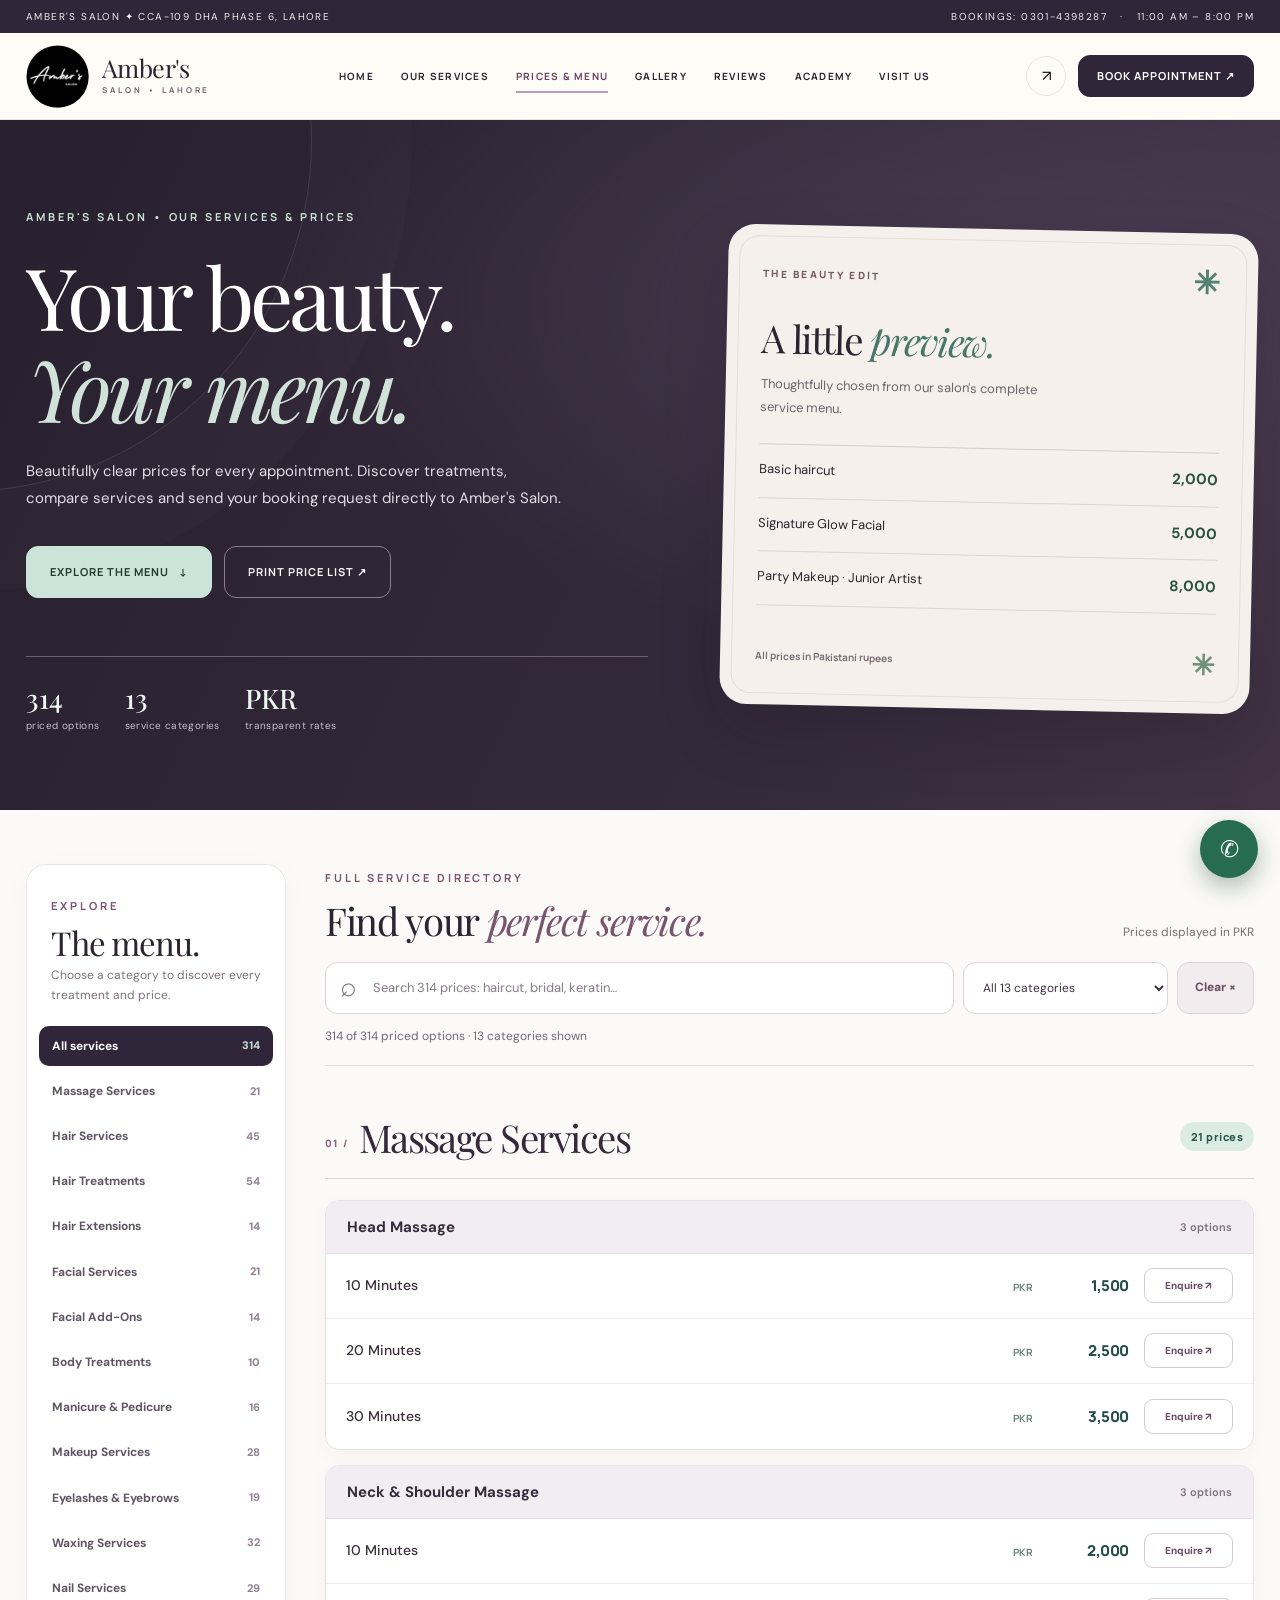
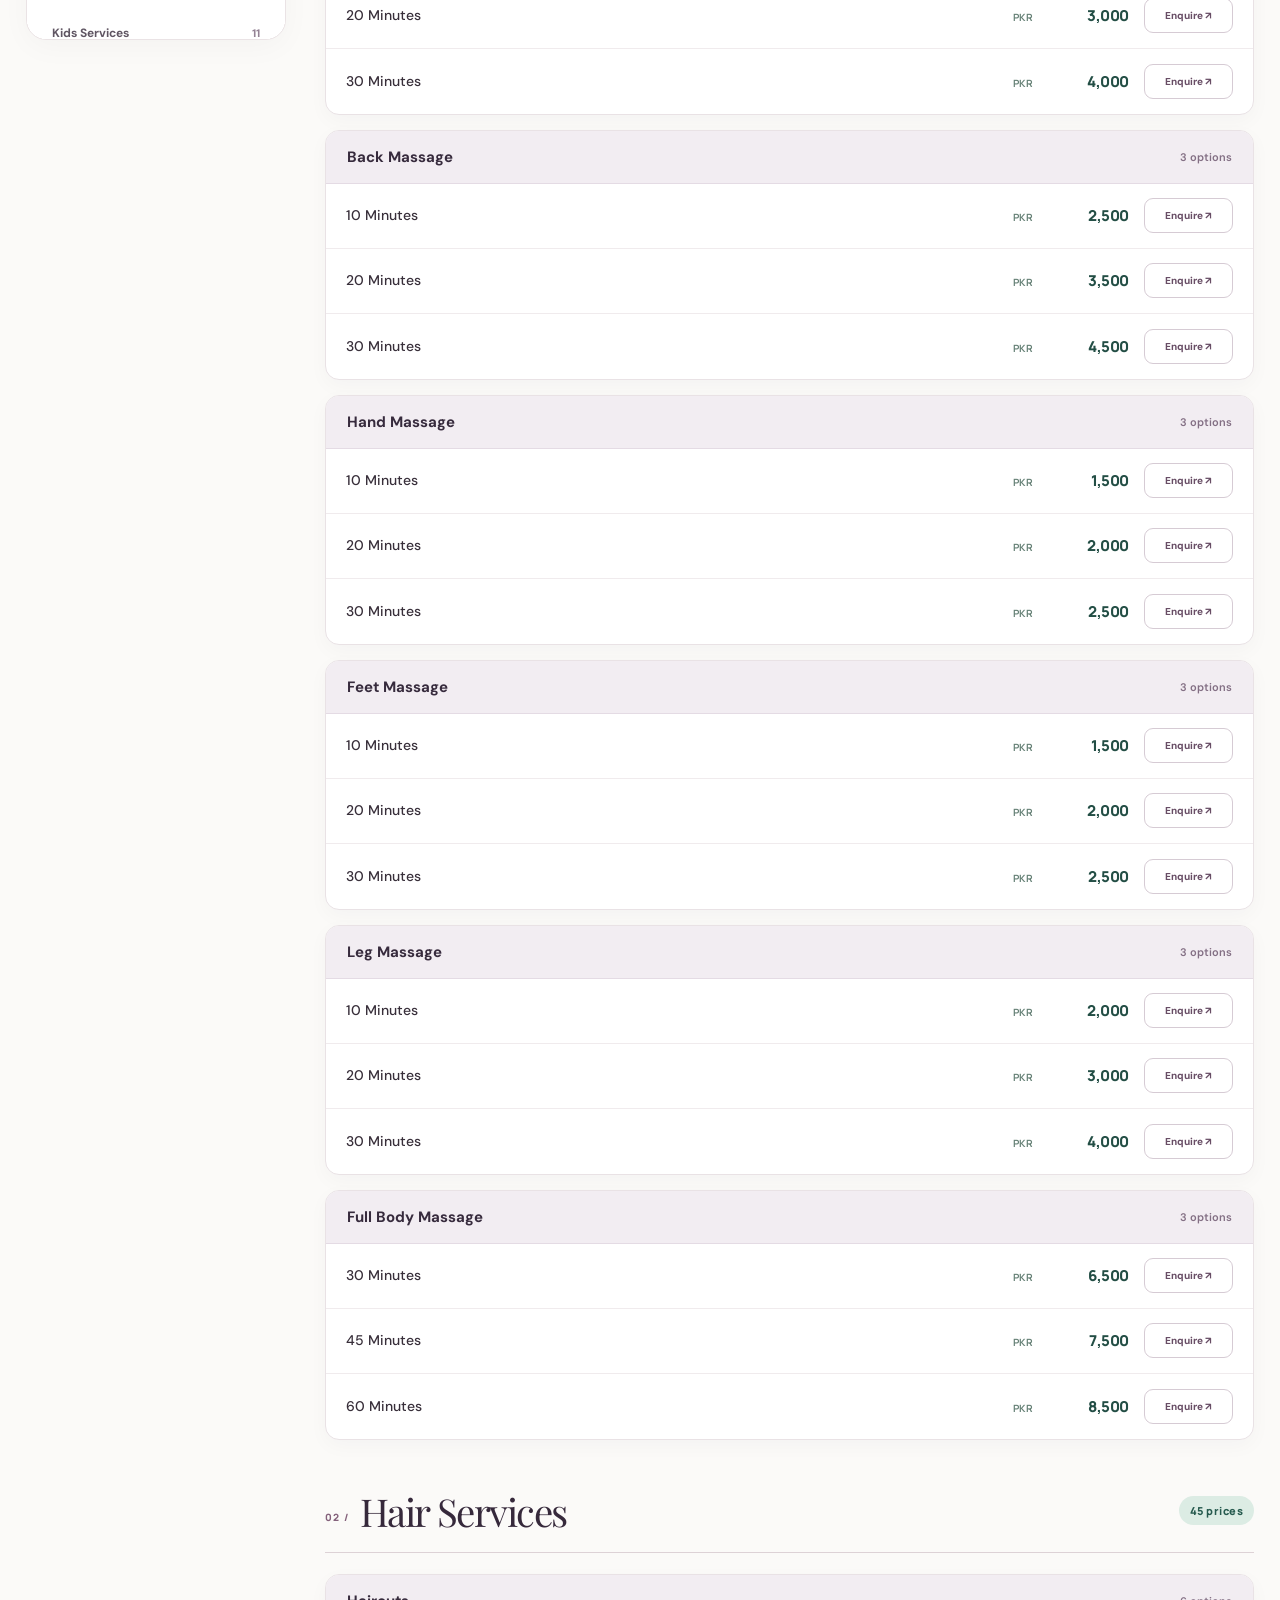
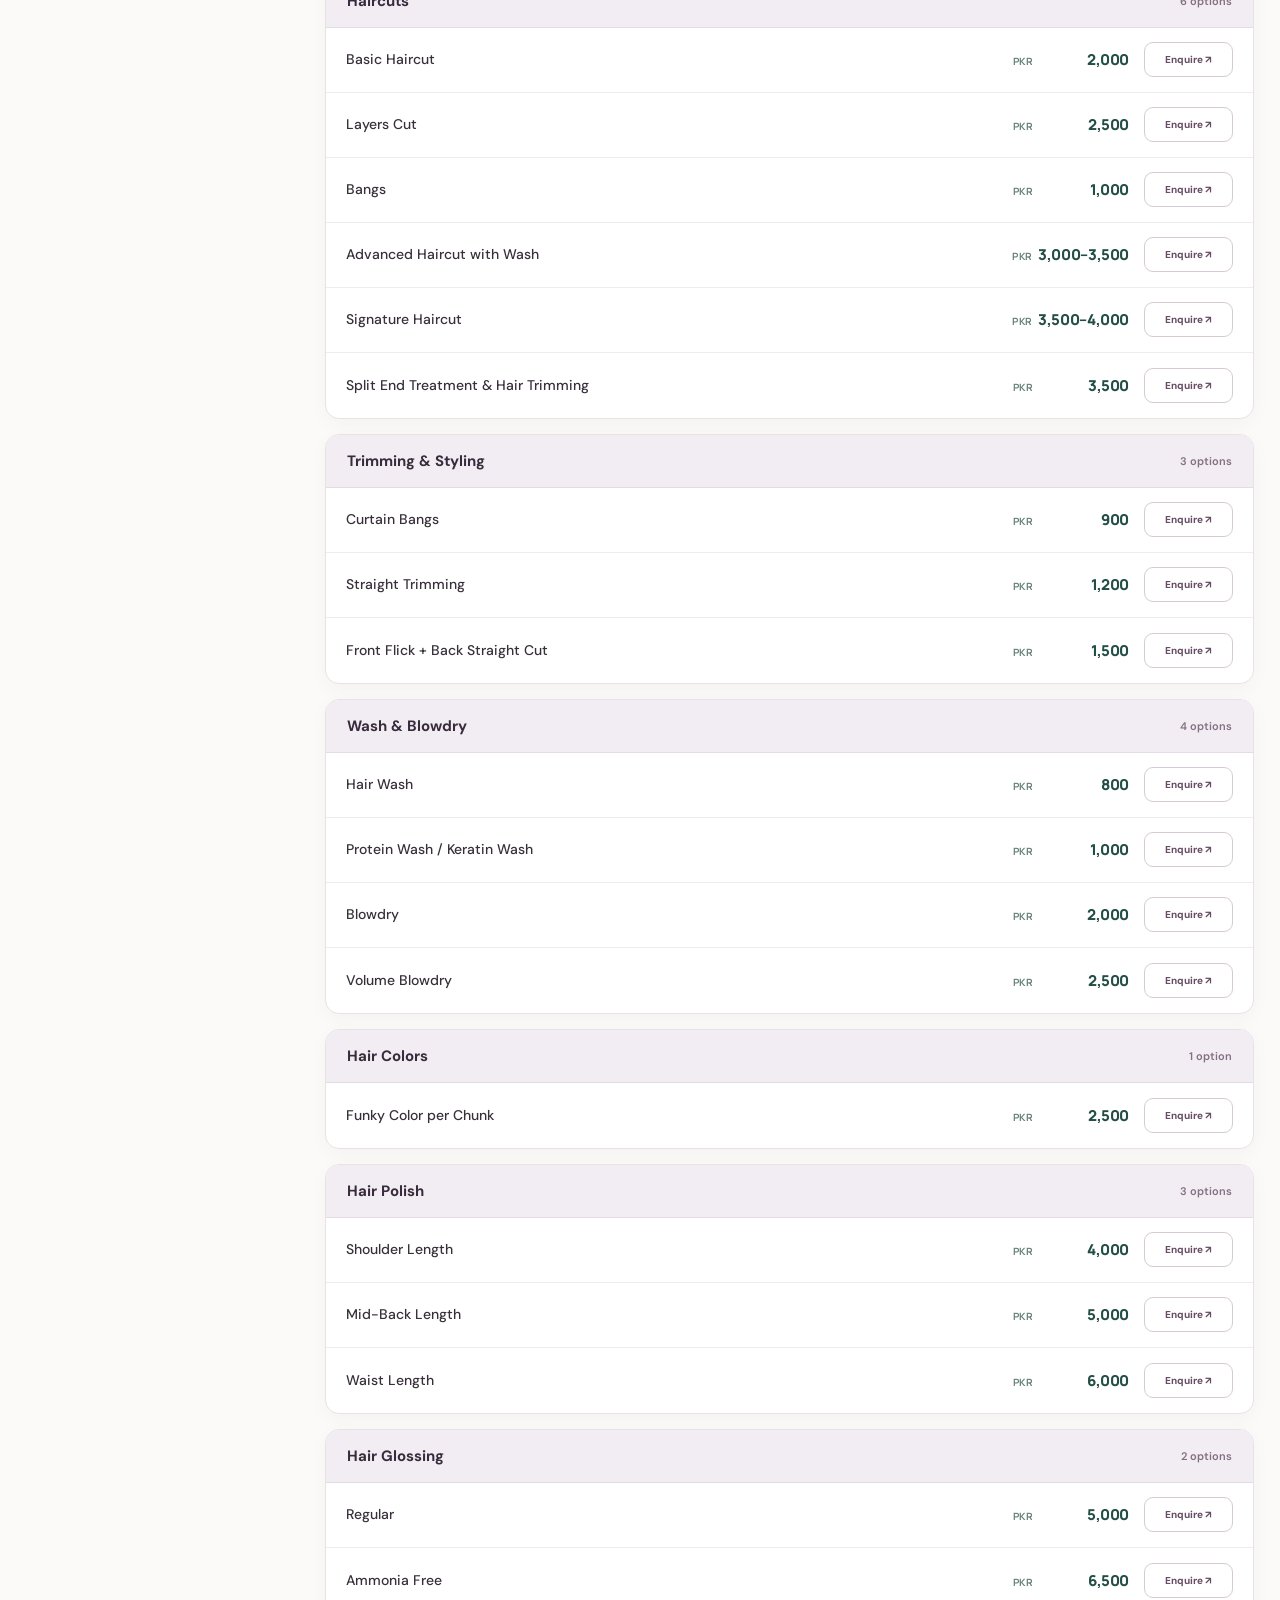
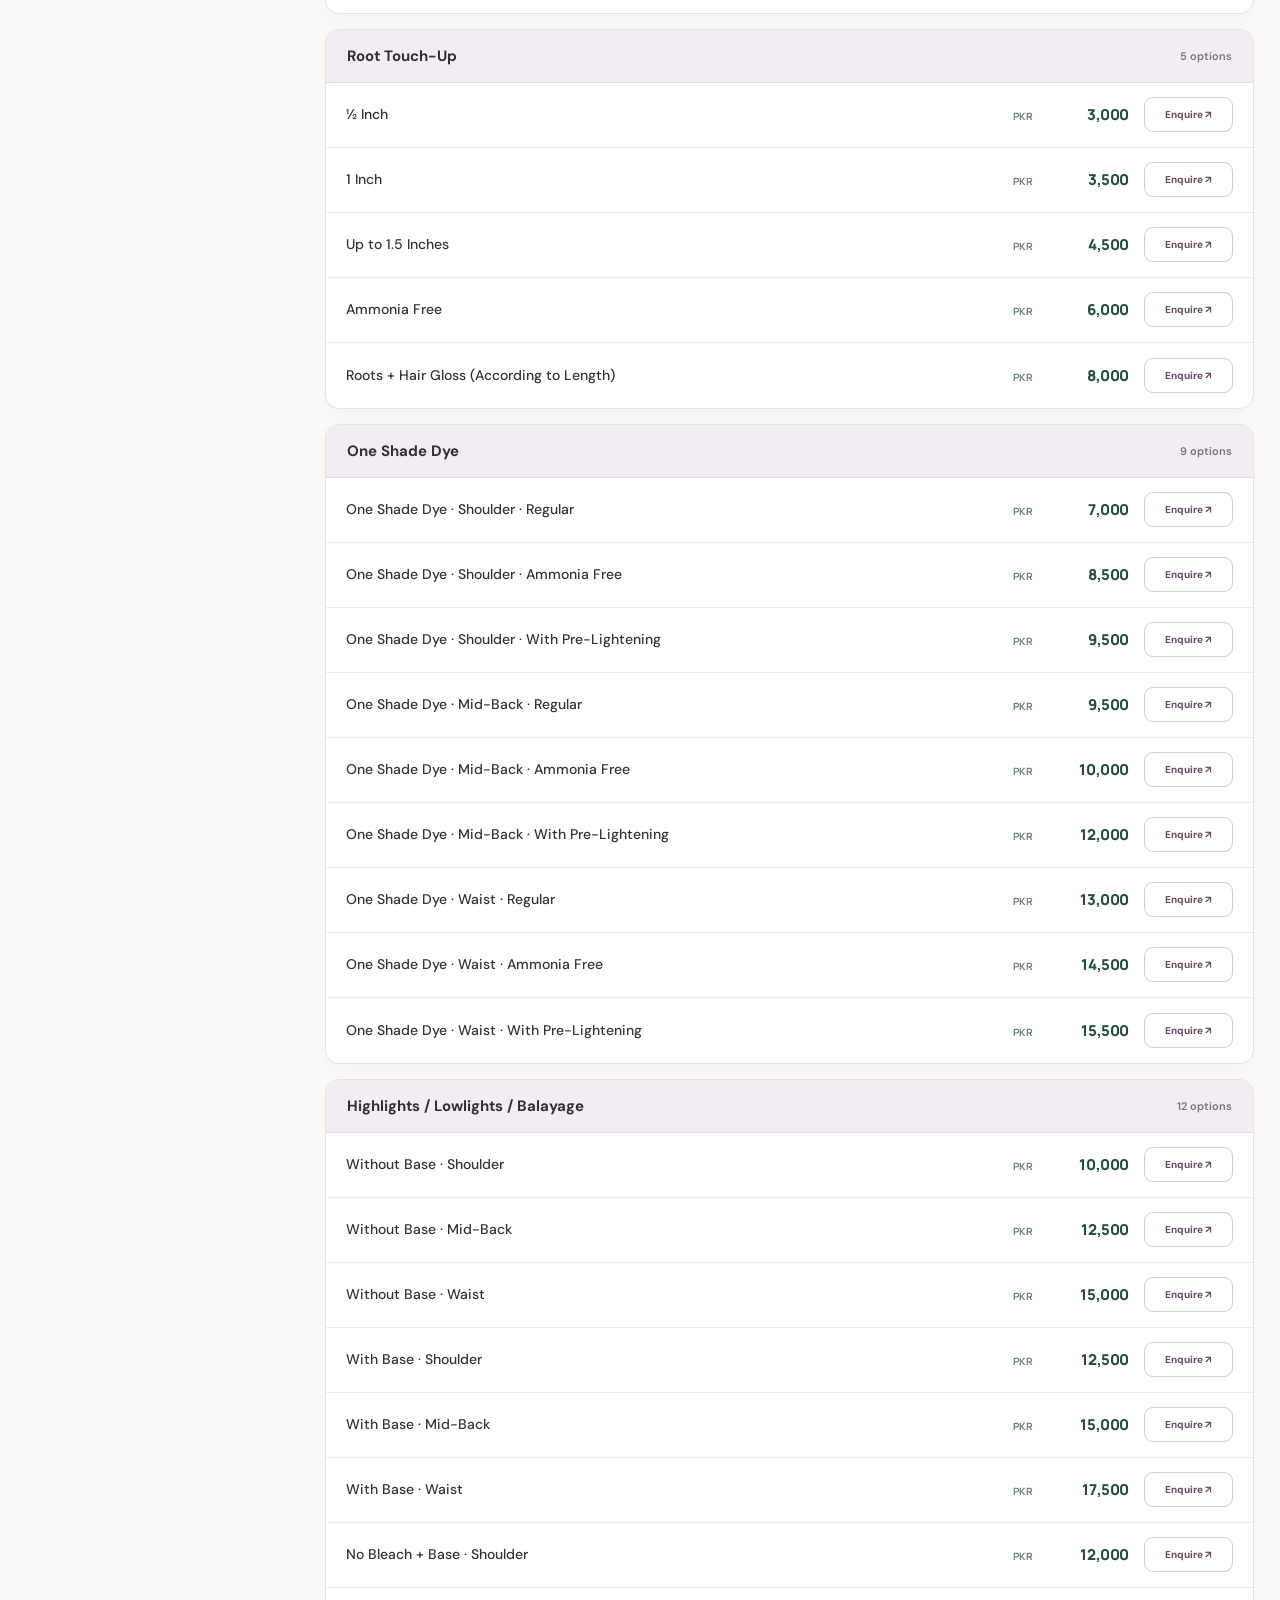
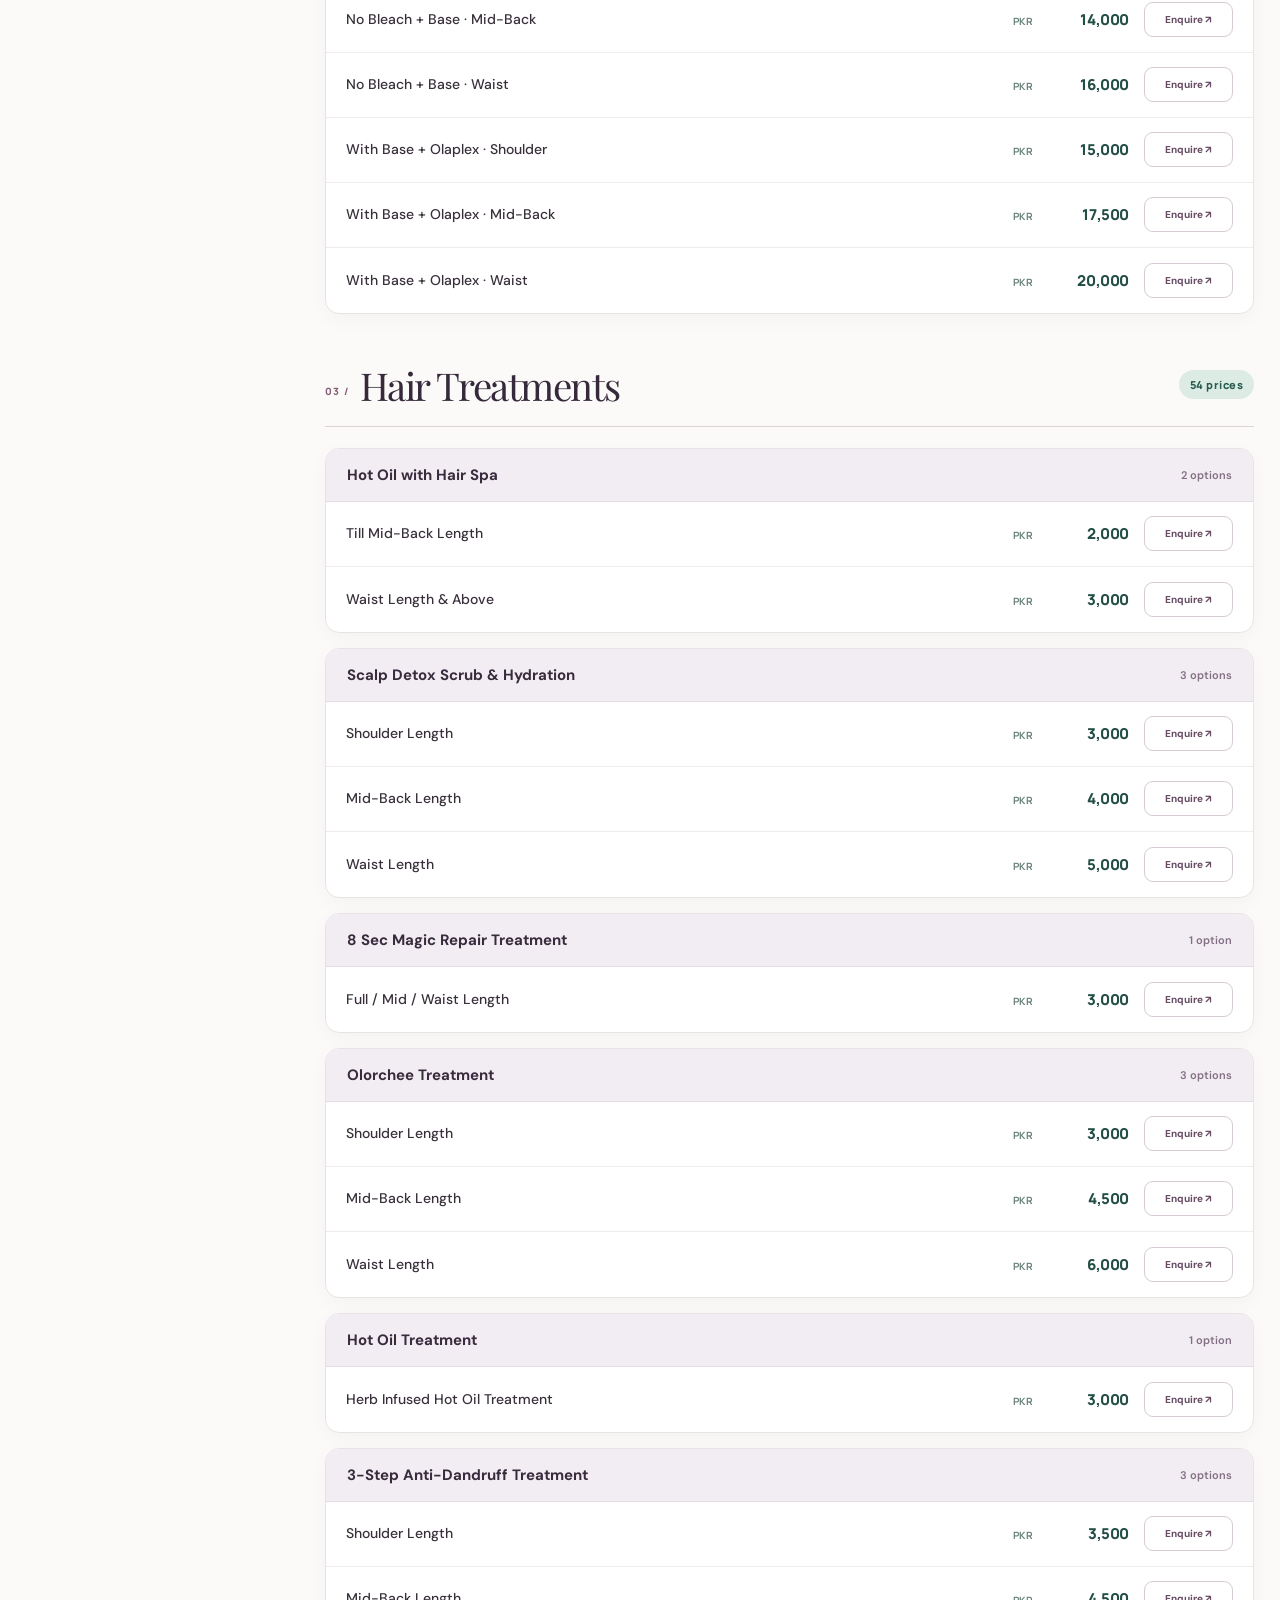
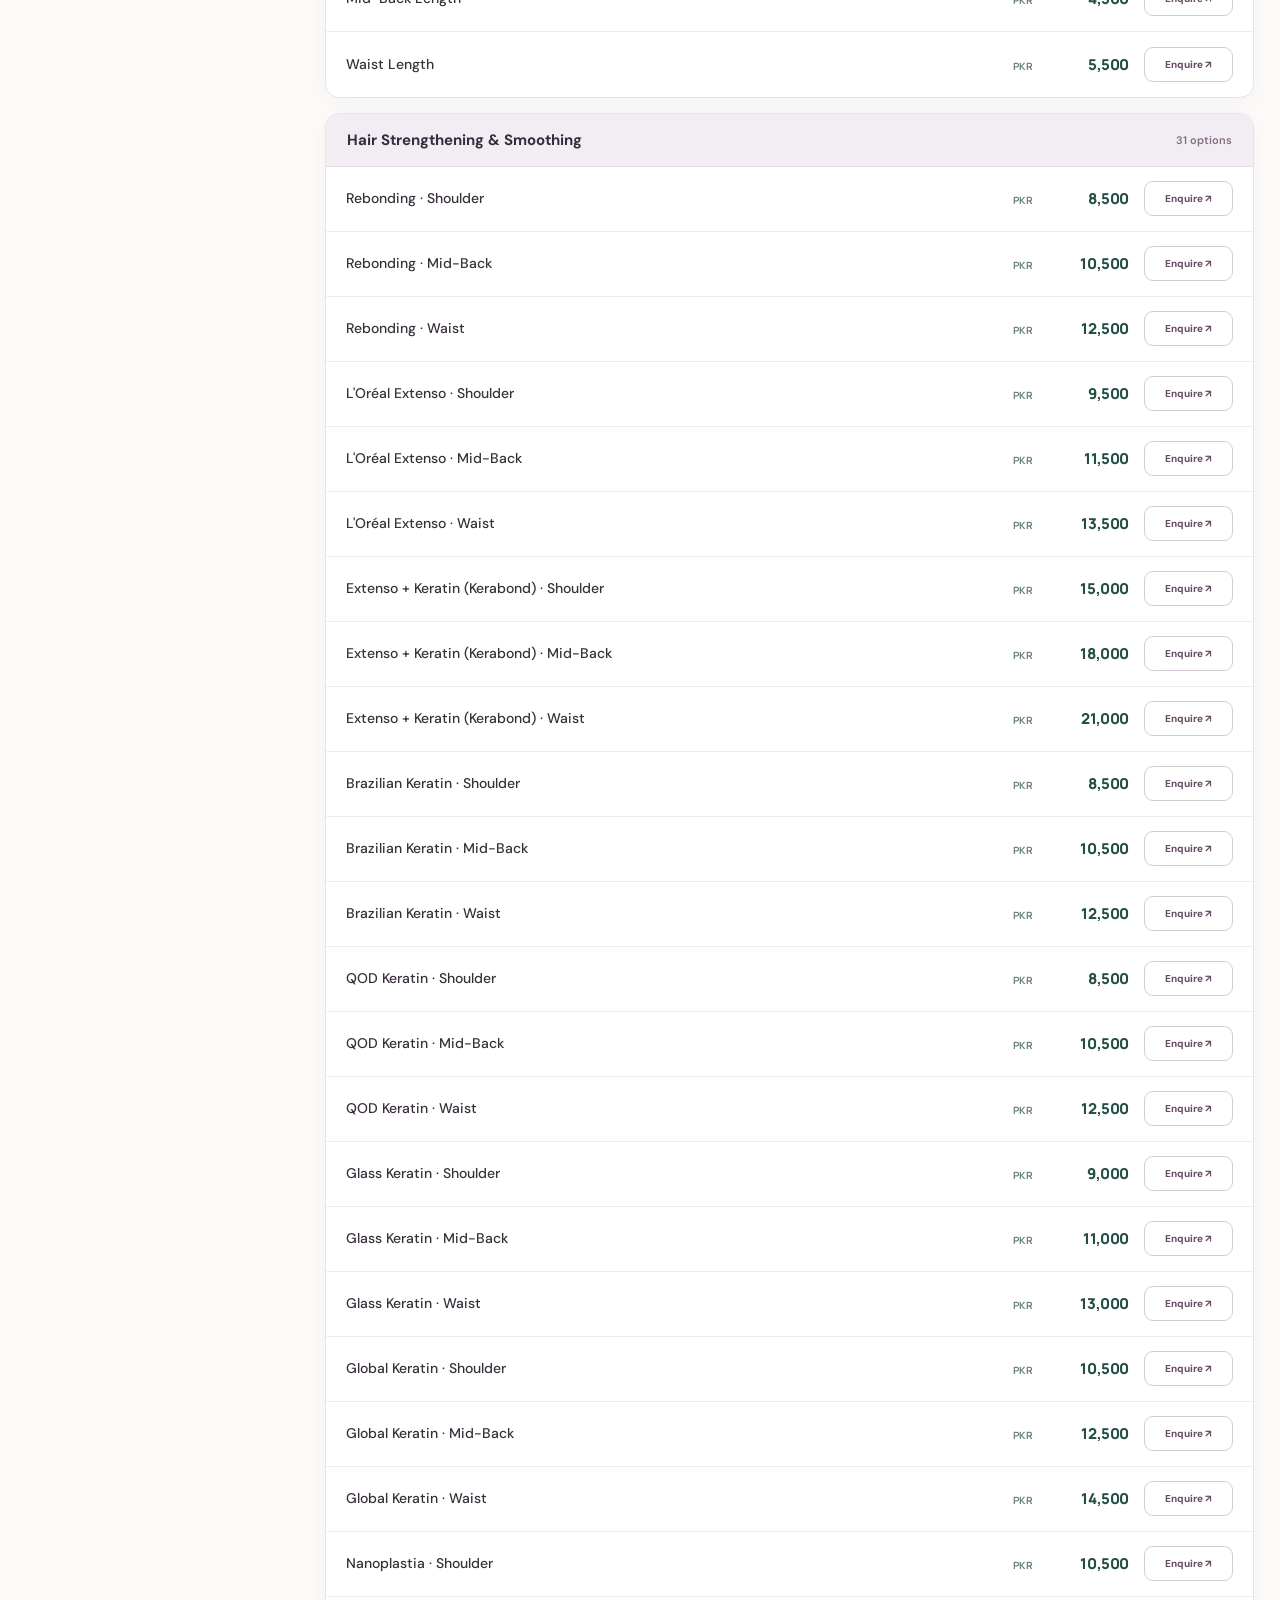
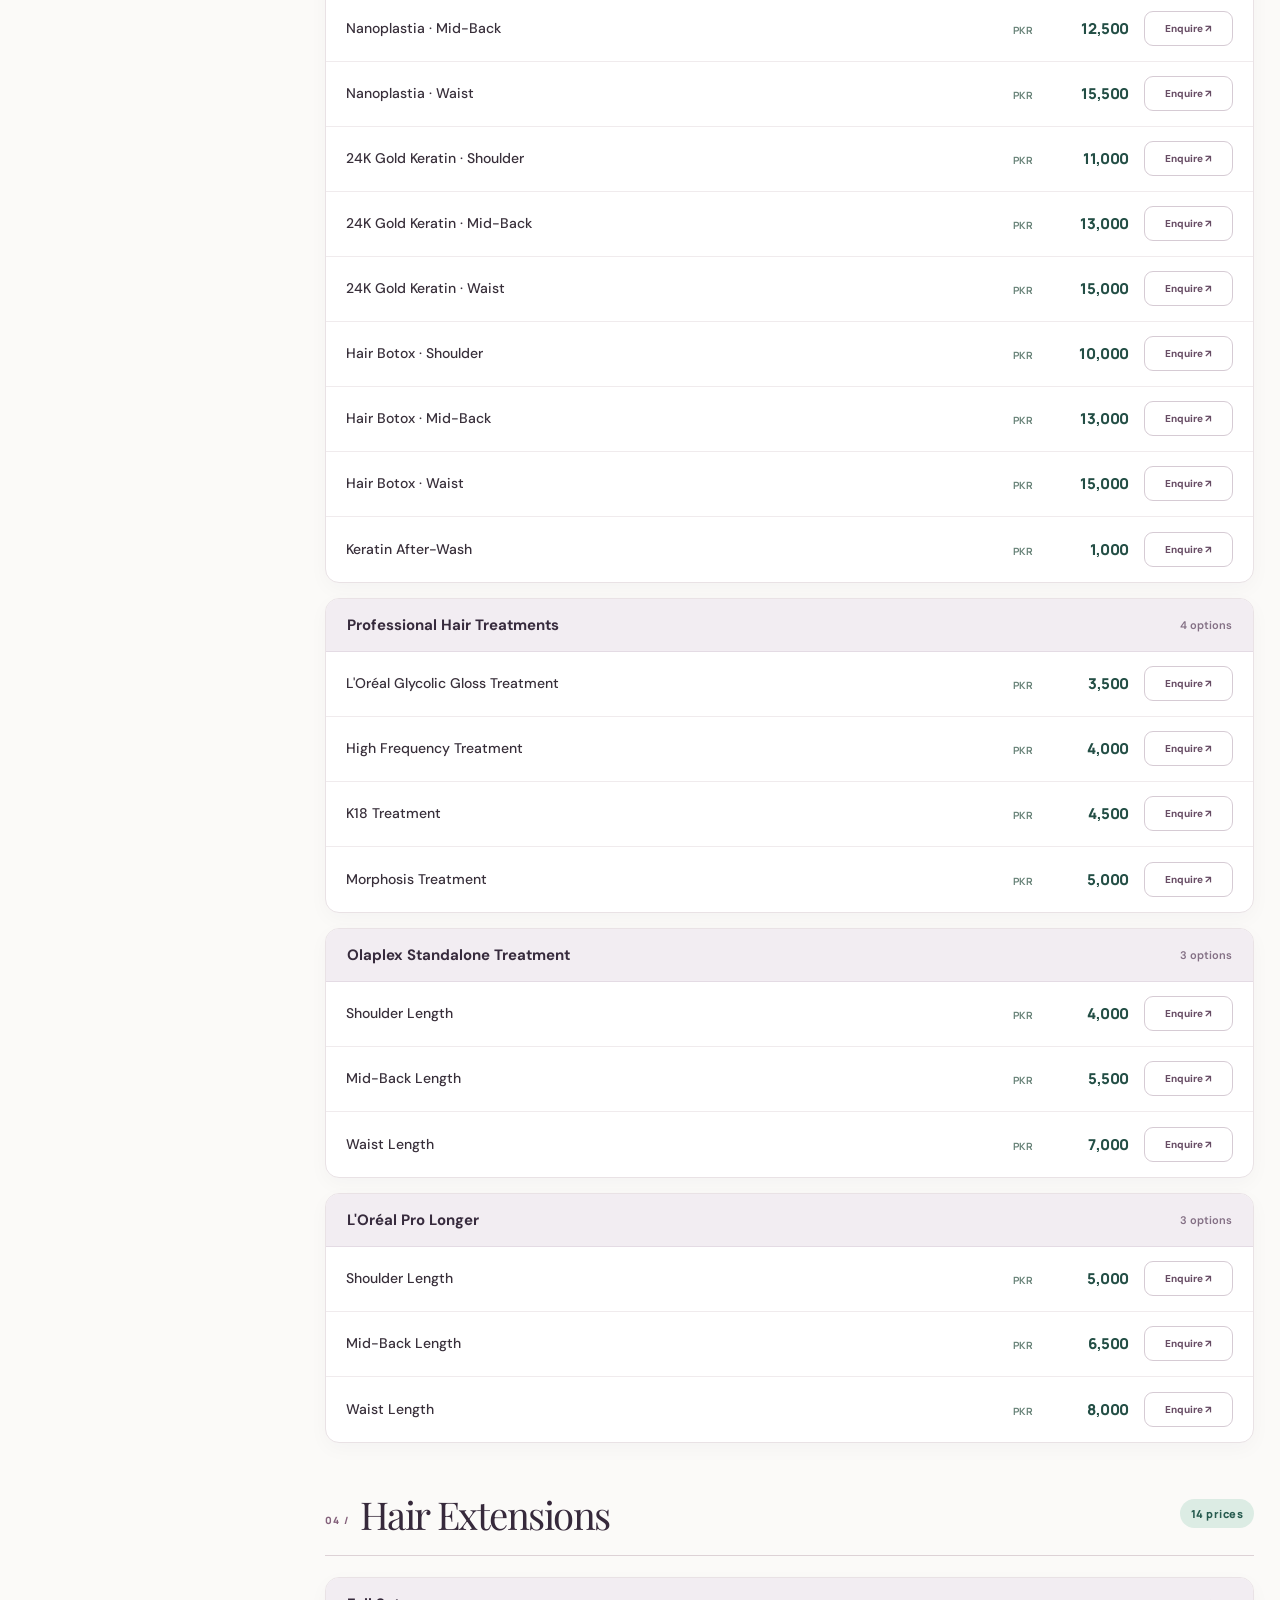
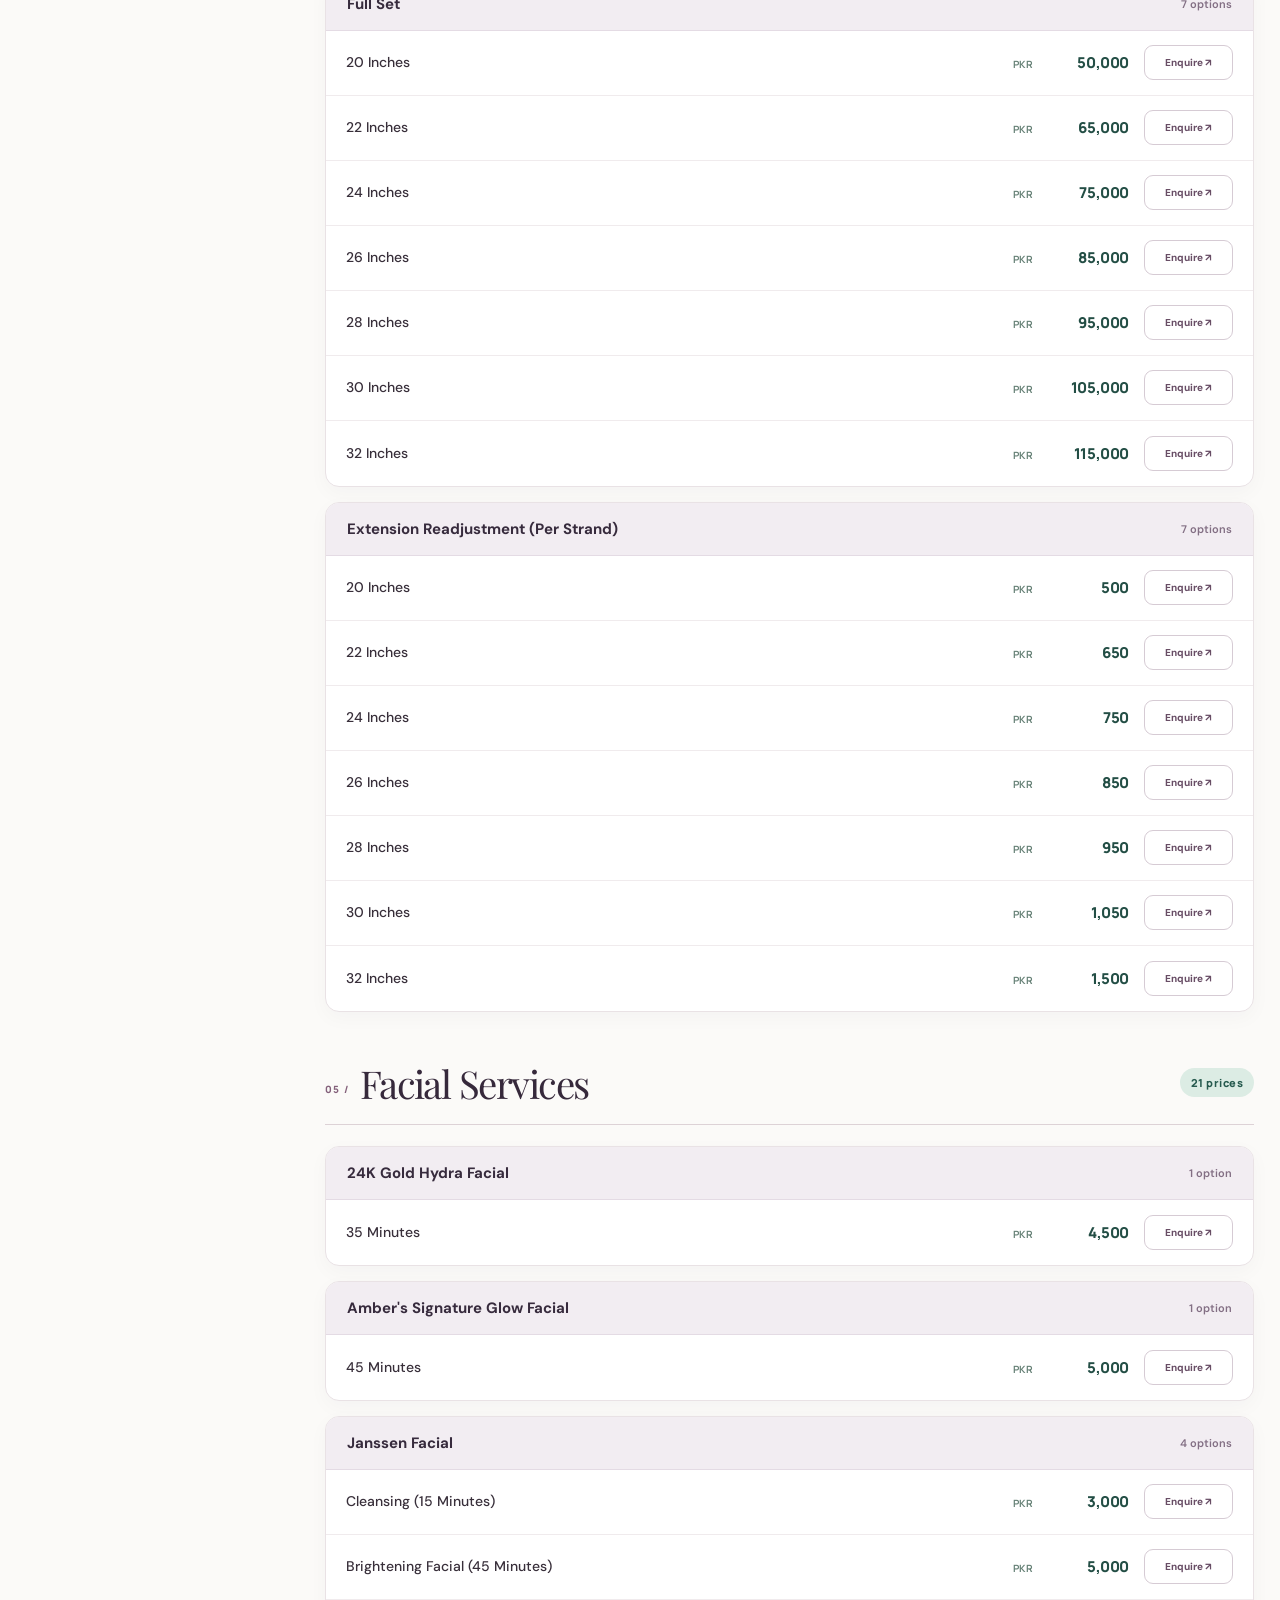
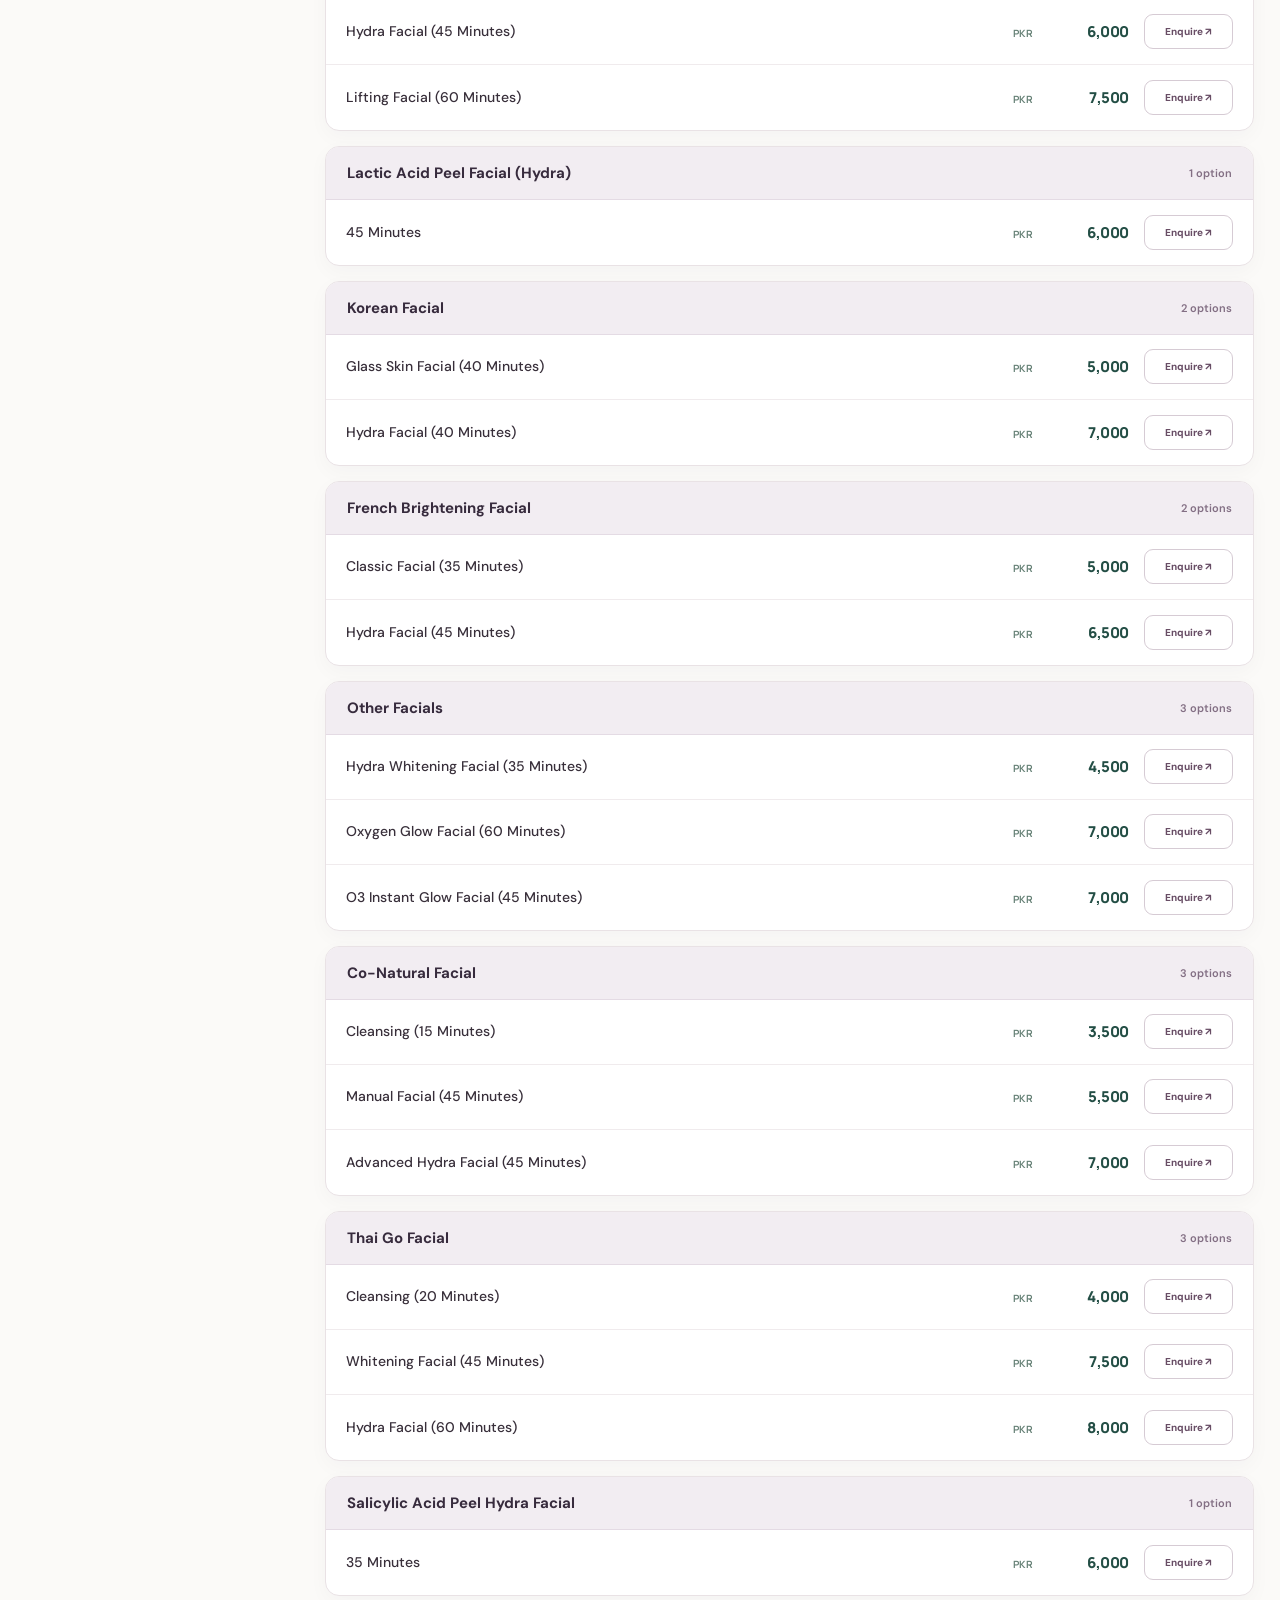
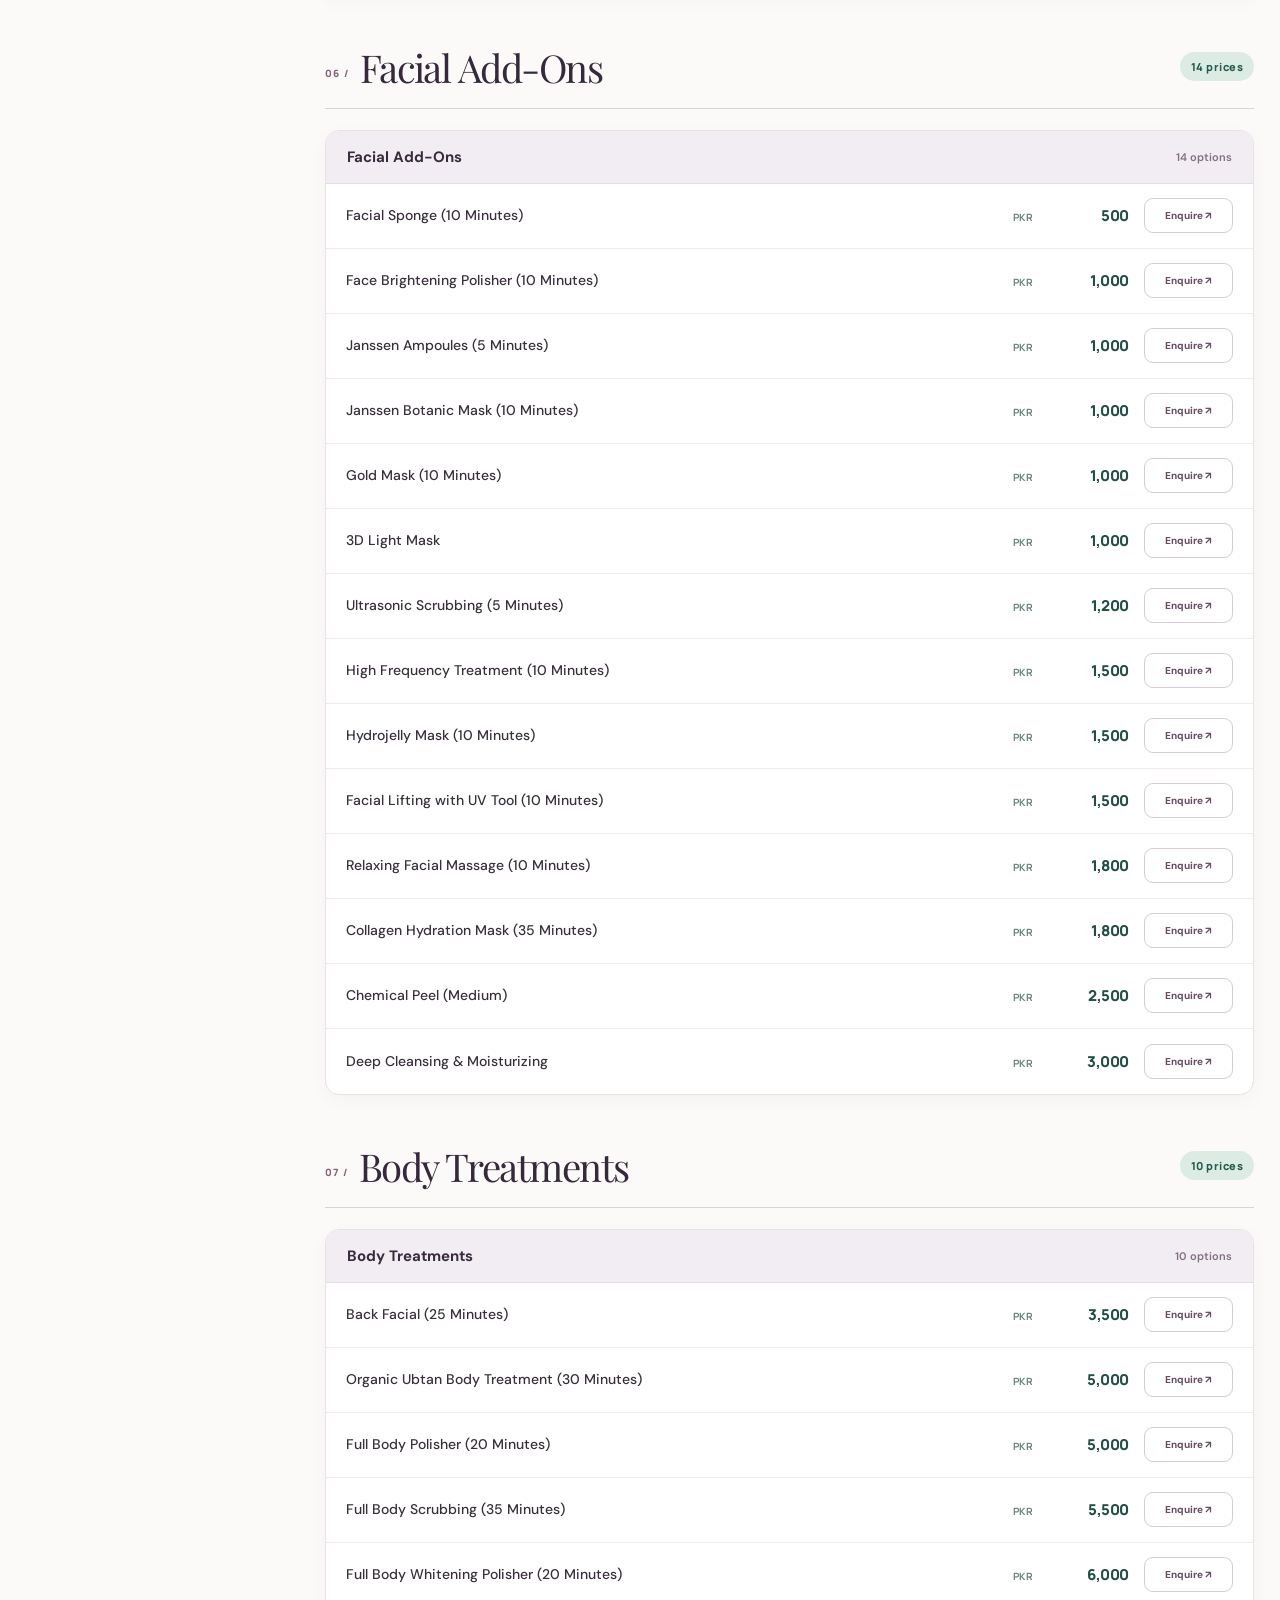
==== commit 91cf2a76: "feat: replace website package with saloon 0002 updates, self-host stock images, and update conversat" ====
--- a/prices.html
+++ b/prices.html
@@ -1,305 +1,25 @@
 <!DOCTYPE html>
-<html lang="en">
-<head>
-  <meta charset="UTF-8">
-  <meta name="viewport" content="width=device-width, initial-scale=1.0">
-  <title>Complete Price Catalogue (314 Options) | Amber's Salon Lahore</title>
-  <meta name="description" content="Explore the full 2026 pricing catalogue of Amber's Salon DHA Phase 6 Lahore. 314 authentic priced options across 13 service categories with instant search.">
-  <link rel="icon" type="image/png" href="assets/img/ambers-logo.png">
-  <link rel="stylesheet" href="assets/styles.css">
-  <link rel="stylesheet" href="assets/refined.css">
-</head>
-<body data-page="prices">
-
-  <!-- Top Strip -->
-  <div class="topstrip">
-    <div class="container">
-      <div>CCA-109, DHA Phase 6, Lahore &bull; Daily 11:00 AM &ndash; 8:00 PM</div>
-      <div class="secondary">
-        Direct Appointments: <a href="tel:03014398287">0301-4398287</a> &bull;
-        <a href="https://wa.me/923014398287" target="_blank" rel="noopener">WhatsApp Us</a>
-      </div>
-    </div>
-  </div>
-
-  <!-- Main Navigation Header -->
-  <header class="header">
-    <div class="container navwrap">
-      <a href="index.html" class="logoanchor" aria-label="Amber's Salon Home">
-        <img src="assets/img/ambers-logo.png" alt="Amber's Salon Logo" class="brandlogo" width="63" height="63">
-        <div class="wordbrand">
-          Amber's
-          <small>Salon &bull; DHA Lahore</small>
-        </div>
-      </a>
-
-      <button id="mobileToggle" class="mobiletoggle" aria-expanded="false" aria-label="Open navigation menu" type="button">&#9776;</button>
-
-      <nav id="mainnav" class="mainnav" aria-label="Main Navigation">
-        <a href="index.html" data-page="home">Home</a>
-        <a href="index.html#services">Services</a>
-        <a href="prices.html" data-page="prices" class="nav-price-link" aria-current="page">Price Catalogue</a>
-        <a href="index.html#gallery">Gallery</a>
-        <a href="index.html#reviews">Reviews</a>
-        <a href="index.html#visit">Contact &amp; Location</a>
-      </nav>
-
-      <div class="header-right">
-        <button class="btn dark navcta" type="button" data-book data-service="General Consultation">Book Now</button>
-        <button id="shareBtn" class="icon-btn" aria-label="Share website" type="button" title="Share Website">&#10138;</button>
-      </div>
-    </div>
-  </header>
-
-  <!-- Price Hero Section -->
-  <section class="pricehero">
-    <div class="container">
-      <div class="pricehero-layout">
-        <div class="pricehero-content">
-          <span class="eyebrow">Complete Salon Menu &bull; October 2026</span>
-          <h1 class="serif">Every Service, <em>Clear Pricing</em></h1>
-          <p>
-            Browse all 314 authentic service options with complete rate transparency. Filter by category, 
-            search specific treatments, or enquire directly with our front desk team.
-          </p>
-
-          <div class="pricehero-actions">
-            <a href="#catalog-start" class="btn pricehero-button">Explore Catalogue &darr;</a>
-            <button type="button" class="btn print-menu-button" onclick="window.print()">Print Rate Card &#128438;</button>
-          </div>
-
-          <div class="menu-metrics">
-            <div>
-              <strong>13</strong>
-              <span>Categories</span>
-            </div>
-            <div>
-              <strong>314</strong>
-              <span>Priced Options</span>
-            </div>
-            <div>
-              <strong>PKR</strong>
-              <span>Official Salon Rates</span>
-            </div>
-          </div>
-        </div>
-
-        <!-- Hero Menu Preview Card -->
-        <div class="hero-menu-card">
-          <div class="hero-card-upper">
-            <span>OFFICIAL RATE CARD</span>
-            <span>&#10038;</span>
-          </div>
-          <h2 class="serif">Amber's <em>Menu</em></h2>
-          <p>Carefully compiled and formatted for convenient online browsing.</p>
-
-          <div class="mini-price-lines">
-            <div>
-              <span>Head Massage (30 mins)</span>
-              <b>PKR 3,500</b>
-            </div>
-            <div>
-              <span>Signature HydraFacial</span>
-              <b>PKR 8,000+</b>
-            </div>
-            <div>
-              <span>Classic Spa Pedicure</span>
-              <b>PKR 3,500</b>
-            </div>
-          </div>
-
-          <div class="hero-card-foot">
-            <span>CCA-109 DHA Phase 6</span>
-            <span>&#10022;</span>
-          </div>
-        </div>
-      </div>
-    </div>
-  </section>
-
-  <!-- Main Catalogue Layout with Sticky Sidebar & Dynamic Results -->
-  <div class="container">
-    <div class="catalog-wrap" id="catalog-start">
-      <!-- Aside Category Navigation -->
-      <aside class="catalog-nav" aria-label="Category Filter">
-        <div class="menu-aside-title">
-          <span class="eyebrow">Directory</span>
-          <h2 class="serif">Categories</h2>
-          <p>Select any category to filter the catalog instantly.</p>
-        </div>
-
-        <div id="categoryFilterList" class="category-filter-list">
-          <!-- Dynamically populated by assets/prices.js -->
-        </div>
-
-        <div class="aside-help">
-          Need custom bridal consultation or group bookings?
-          <a href="https://wa.me/923014398287" target="_blank" rel="noopener">Chat on WhatsApp &rarr;</a>
-        </div>
-      </aside>
-
-      <!-- Results Column -->
-      <main class="catalog-results-column">
-        <!-- Sticky Search & Filter Bar -->
-        <div class="catalog-tools">
-          <div class="catalog-topline">
-            <div>
-              <span class="eyebrow">Price Directory</span>
-              <h2 class="serif">All Salon <em>Services</em></h2>
-            </div>
-            <div class="catalog-list-note">Updated October 2026</div>
-          </div>
-
-          <div class="bar">
-            <div class="catalog-search-wrap">
-              <span>&#128269;</span>
-              <input id="priceSearch" type="search" placeholder="Search by name, treatment, or price (e.g. Keratin, Massage, 3,500)..." aria-label="Search prices">
-            </div>
-
-            <select id="priceFilter" class="select" aria-label="Select category">
-              <option value="all">All categories</option>
-              <!-- Options populated by assets/prices.js -->
-            </select>
-
-            <button id="clearSearch" class="clear-button" type="button">Reset</button>
-          </div>
-
-          <div id="resultsCount" class="results-summary" aria-live="polite">Loading services...</div>
-        </div>
-
-        <!-- Rendered Catalog Content Container -->
-        <div id="catalog">
-          <!-- Populated dynamically by assets/prices.js -->
-        </div>
-
-        <!-- Disclaimer -->
-        <div class="price-disclaimer">
-          <strong>Important Salon Notice:</strong> All pricing is transcribed directly from the salon price list. 
-          Prices are subject to consultation and may vary depending on hair length, density, condition, or customized requests. 
-          Please confirm exact details with the salon prior to service.
-        </div>
-
-        <!-- Quick Booking CTA Card -->
-        <div class="catalog-bottom-book">
-          <div>
-            <span class="eyebrow">Need Assistance?</span>
-            <h3 class="serif">Ready to Book an Appointment?</h3>
-            <p>Our front desk reception is available daily from 11:00 AM to 8:00 PM for custom bookings and enquiries.</p>
-          </div>
-          <a href="https://wa.me/923014398287" target="_blank" rel="noopener" class="btn dark">WhatsApp Reception &rarr;</a>
-        </div>
-      </main>
-    </div>
-  </div>
-
-  <!-- Footer -->
-  <footer>
-    <div class="container">
-      <div class="foot-grid">
-        <div>
-          <div class="footbrand">
-            <img src="assets/img/ambers-logo.png" alt="Amber's Salon" width="68" height="68">
-            <span class="serif">Amber's Salon</span>
-          </div>
-          <p style="margin-top: 15px; max-width: 440px;">
-            A sanctuary of bespoke beauty, refined hair artistry, and holistic wellbeing in DHA Phase 6, Lahore.
-          </p>
-          <div class="socials">
-            <a href="https://www.instagram.com/ambersalon.official/?hl=en" target="_blank" rel="noopener" aria-label="Instagram">&#9830;</a>
-            <a href="https://wa.me/923014398287" target="_blank" rel="noopener" aria-label="WhatsApp">&#128172;</a>
-            <a href="tel:03014398287" aria-label="Call Us">&#128222;</a>
-          </div>
-        </div>
-
-        <div>
-          <h4>Quick Links</h4>
-          <div class="footlinks">
-            <a href="index.html">Home</a>
-            <a href="index.html#services">Services</a>
-            <a href="prices.html">Price Catalogue (314 Items)</a>
-            <a href="index.html#gallery">Client Gallery</a>
-            <a href="index.html#reviews">Reviews</a>
-            <a href="index.html#visit">Location &amp; Hours</a>
-          </div>
-        </div>
-
-        <div>
-          <h4>Salon Details</h4>
-          <div class="footlinks">
-            <span>CCA-109 DHA Phase 6, Lahore</span>
-            <span>Daily: 11:00 AM &ndash; 8:00 PM</span>
-            <a href="tel:03014398287">0301-4398287</a>
-            <a href="https://wa.me/923014398287" target="_blank" rel="noopener">WhatsApp Support</a>
-          </div>
-        </div>
-      </div>
-
-      <div class="bottom">
-        <div>&copy; <span id="year">2026</span> Amber's Salon &bull; All Rights Reserved.</div>
-        <div>CCA-109 DHA Phase 6, Lahore &bull; Designed for Elegance &amp; Accessibility</div>
-      </div>
-    </div>
-  </footer>
-
-  <!-- Floating WhatsApp Quick Button -->
-  <a href="https://wa.me/923014398287" class="floatwa" target="_blank" rel="noopener" aria-label="Chat on WhatsApp" title="WhatsApp Appointment">
-    &#128172;
-  </a>
-
-  <!-- Booking Modal -->
-  <div id="bookingModal" class="modal" hidden role="dialog" aria-modal="true" aria-labelledby="modalTitle">
-    <div class="modal-content">
-      <button id="closeModal" class="modal-close" type="button" aria-label="Close dialog">&times;</button>
-      <span class="eyebrow">Appointment Request</span>
-      <h2 id="modalTitle" class="serif">Book a Service</h2>
-      <p>Fill out the details below. This will open WhatsApp with your pre-formatted appointment request directly to the salon.</p>
-
-      <form id="bookingForm" style="margin-top: 20px;">
-        <div class="field">
-          <label for="bName">Your Name *</label>
-          <input id="bName" class="input" type="text" required placeholder="Full Name">
-        </div>
-
-        <div class="field">
-          <label for="bService">Selected Service *</label>
-          <input id="bService" class="input" type="text" required placeholder="Service name">
-        </div>
-
-        <div class="field">
-          <label for="bDate">Preferred Date *</label>
-          <input id="bDate" class="input" type="date" required>
-        </div>
-
-        <div class="field">
-          <label for="bTime">Preferred Time *</label>
-          <select id="bTime" class="select" required>
-            <option value="">Select a time slot</option>
-            <option value="11:30 AM">11:30 AM</option>
-            <option value="12:30 PM">12:30 PM</option>
-            <option value="02:00 PM">02:00 PM</option>
-            <option value="03:30 PM">03:30 PM</option>
-            <option value="05:00 PM">05:00 PM</option>
-            <option value="06:30 PM">06:30 PM</option>
-            <option value="07:30 PM">07:30 PM</option>
-          </select>
-        </div>
-
-        <div class="field">
-          <label for="bNote">Special Requests or Notes (Optional)</label>
-          <textarea id="bNote" class="textarea" rows="2" placeholder="e.g. hair length, specific stylist, bridal consultation..."></textarea>
-        </div>
-
-        <button type="submit" class="btn dark" style="margin-top: 10px;">Proceed via WhatsApp &rarr;</button>
-      </form>
-    </div>
-  </div>
-
-  <!-- Share Toast -->
-  <div id="shareToast" class="share-note" hidden role="status"></div>
-
-  <!-- Scripts -->
-  <script src="assets/prices-data.js"></script>
-  <script src="assets/site.js"></script>
-  <script src="assets/prices.js"></script>
-</body>
-</html>
+<html lang="en"><head><meta charset="utf-8"/><meta content="width=device-width,initial-scale=1" name="viewport"/><title>Full Price List | Amber's Salon | DHA Phase 6 Lahore</title><meta content="Browse Amber's Salon complete price list in PKR. Haircuts, treatments, facials, massages, makeup, lashes, nails, waxing and more. Book 0301-4398287." name="description"/><meta content="#2b2232" name="theme-color"/><link href="assets/img/ambers-logo.png" rel="icon"/><link href="assets/styles.css" rel="stylesheet"/><link href="assets/refined.css" rel="stylesheet"/></head><body data-page="prices"><a class="skip" href="#main">Skip to content</a>
+<div class="topstrip"><div class="container"><span>AMBER'S SALON <span aria-hidden="true">✦</span> CCA-109 DHA PHASE 6, LAHORE</span><a class="secondary" href="tel:+923014398287">BOOKINGS: 0301-4398287   ·   11:00 AM – 8:00 PM</a></div></div>
+<header class="header"><div class="container navwrap">
+<a aria-label="Amber's Salon home" class="logoanchor" href="index.html"><img alt="Amber's Salon official logo" class="brandlogo" src="assets/img/ambers-logo.png"/><span class="wordbrand">Amber's <small>Salon • Lahore</small></span></a>
+<nav aria-label="Main navigation" class="mainnav" id="mainnav"><a data-page="home" href="index.html">Home</a><a href="index.html#services">Our services</a><a class="nav-price-link" data-page="prices" href="prices.html">Prices &amp; menu</a><a href="index.html#gallery">Gallery</a><a href="index.html#reviews">Reviews</a><a href="index.html#academy">Academy</a><a href="index.html#visit">Visit us</a></nav>
+<div class="header-right"><button aria-label="Share website" class="icon-btn" id="shareBtn" title="Share website" type="button">↗</button><button class="btn dark navcta" data-book="" data-service="General appointment">Book appointment ↗</button><button aria-controls="mainnav" aria-expanded="false" aria-label="Open navigation menu" class="mobiletoggle" id="mobileToggle" type="button">☰</button></div>
+</div></header><main id="main"><section aria-labelledby="priceHeroTitle" class="pricehero"><div class="container pricehero-layout">
+<div class="pricehero-content">
+<span class="eyebrow">Amber's Salon • Our services &amp; prices</span>
+<h1 class="serif" id="priceHeroTitle">Your beauty.<br/><em>Your menu.</em></h1>
+<p>Beautifully clear prices for every appointment. Discover treatments, compare services and send your booking request directly to Amber's Salon.</p>
+<div class="pricehero-actions"><a class="btn pricehero-button" href="#catalog-start">Explore the menu <span aria-hidden="true">↓</span></a><button class="btn print-menu-button" onclick="window.print()" type="button">Print price list ↗</button></div>
+<div class="menu-metrics"><div><strong>314</strong><span>priced options</span></div><div><strong>13</strong><span>service categories</span></div><div><strong>PKR</strong><span>transparent rates</span></div></div>
+</div>
+<div aria-label="Sample salon prices" class="hero-menu-card">
+<div class="hero-card-upper"><span>THE BEAUTY EDIT</span><span>✳</span></div>
+<h2 class="serif">A little <em>preview.</em></h2>
+<p>Thoughtfully chosen from our salon's complete service menu.</p>
+<div class="mini-price-lines"><div><span>Basic haircut</span><b>2,000</b></div><div><span>Signature Glow Facial</span><b>5,000</b></div><div><span>Party Makeup · Junior Artist</span><b>8,000</b></div></div>
+<span class="hero-card-foot">All prices in Pakistani rupees <span aria-hidden="true">✳</span></span>
+</div>
+</div></section><div class="container catalog-wrap" id="catalog-start"><aside aria-label="Filter by service category" class="catalog-nav" id="priceCategories"><div class="menu-aside-title"><span class="eyebrow">Explore</span><h2 class="serif">The menu.</h2><p>Choose a category to discover every treatment and price.</p></div><div class="category-filter-list" id="categoryFilterList"></div><p class="aside-help">Need assistance? <a href="tel:+923014398287">Call 0301-4398287 ↗</a></p></aside><div class="catalog-results-column"><div class="catalog-tools"><div class="catalog-topline"><div><span class="eyebrow">Full service directory</span><h2 class="serif">Find your <em>perfect service.</em></h2></div><span class="catalog-list-note">Prices displayed in PKR</span></div><div class="bar"><div class="catalog-search-wrap"><span aria-hidden="true">⌕</span><input aria-label="Search salon services and prices" class="input" id="priceSearch" placeholder="Search 314 prices: haircut, bridal, keratin…" type="search"/></div><select aria-label="Filter price category" class="select" id="priceFilter"><option value="all">All 13 categories</option></select><button class="clear-button" id="clearSearch" type="button">Clear ×</button></div><div aria-live="polite" class="results-summary" id="resultsCount">Loading full service menu…</div></div><div aria-live="polite" id="catalog"></div><div class="price-disclaimer"><strong>Important:</strong> Prices are in PKR and are subject to change without prior notice. Terms and conditions apply. For hair extensions, consultation is recommended and maintenance charges may apply. For henna, charges may vary by design. All bookings and final costs should be confirmed directly with Amber's Salon.</div><div class="catalog-bottom-book"><div><span class="eyebrow">Your appointment awaits</span><h3 class="serif">Ready for some <em>me-time?</em></h3><p>Send your preferred service and time to Amber's Salon. Your appointment is confirmed by our team directly.</p></div><button class="btn dark" data-book="" data-service="General appointment" type="button">Book on WhatsApp ↗</button></div></div></div></main><footer><div class="container"><div class="foot-grid"><div><a class="footbrand" href="index.html"><img alt="Amber's Salon logo" src="assets/img/ambers-logo.png"/><span>Amber's Salon</span></a><p>Hair · Makeup · Skin · Nails · Academy<br/>CCA-109 DHA Phase 6, Lahore</p><div class="socials"><a aria-label="Instagram" href="https://www.instagram.com/ambersalon.official/?hl=en" rel="noopener noreferrer" target="_blank" title="Instagram">◎</a><a aria-label="WhatsApp" href="https://wa.me/923014398287" rel="noopener noreferrer" target="_blank" title="WhatsApp">✆</a><a aria-label="Call salon" href="tel:+923014398287" title="Call salon">☎</a></div></div><div><h4>Explore</h4><div class="footlinks"><a href="index.html#services">Services</a><a href="prices.html">Full price list</a><a href="index.html#gallery">Gallery</a><a href="index.html#reviews">Client reviews</a><a href="index.html#academy">Academy</a></div></div><div><h4>Visit &amp; book</h4><div class="footlinks"><a href="https://www.google.com/maps/search/?api=1&amp;query=CCA-109%2C%20DHA%20Phase%206%2C%20Lahore" rel="noopener noreferrer" target="_blank">CCA-109, DHA Phase 6, Lahore ↗</a><a href="tel:+923014398287">0301-4398287</a><span>Timings: 11:00 AM – 8:00 PM</span><a href="https://wa.me/923014398287" rel="noopener noreferrer" target="_blank">WhatsApp appointments ↗</a><a href="https://www.instagram.com/ambersalon.official/?hl=en" rel="noopener noreferrer" target="_blank">@ambersalon.official ↗</a></div></div></div><div class="bottom"><span>© <span id="year"></span> Amber's Salon. All rights reserved.</span><span>Crafted for your beauty moments in Lahore.</span></div></div></footer><a aria-label="Message Amber's Salon on WhatsApp" class="floatwa" href="https://wa.me/923014398287" rel="noopener noreferrer" target="_blank" title="Book on WhatsApp">✆</a>
+<div aria-labelledby="bookingTitle" aria-modal="true" class="modal" hidden="" id="bookingModal" role="dialog"><div class="modal-content"><button aria-label="Close appointment form" class="modal-close" id="closeModal" type="button">×</button><span class="eyebrow">Your beauty appointment</span><h2 id="bookingTitle">Book a visit</h2><p>Complete the details below to open a pre-filled appointment request in WhatsApp. Booking is confirmed only by the salon.</p><form id="bookingForm"><div class="field"><label for="bService">Service</label><input class="input" id="bService" maxlength="150" name="service" required=""/></div><div class="field"><label for="bName">Name</label><input class="input" id="bName" maxlength="100" name="name" placeholder="Your name" required=""/></div><div style="display:grid;grid-template-columns:1fr 1fr;gap:12px"><div class="field"><label for="bDate">Preferred date</label><input class="input" id="bDate" name="date" required="" type="date"/></div><div class="field"><label for="bTime">Preferred time</label><select class="select" id="bTime" name="time" required=""><option value="">Select time</option><option>11:00 AM</option><option>12:00 PM</option><option>1:00 PM</option><option>2:00 PM</option><option>3:00 PM</option><option>4:00 PM</option><option>5:00 PM</option><option>6:00 PM</option><option>7:00 PM</option></select></div></div><div class="field"><label for="bNote">Notes (optional)</label><textarea class="textarea" id="bNote" maxlength="350" placeholder="Any treatment preferences or questions..."></textarea></div><button class="btn dark" type="submit">Continue to WhatsApp ↗</button><p class="micro">No payment or booking confirmation takes place on this website.</p></form></div></div>
+<div class="share-note" hidden="" id="shareToast" role="status"></div><script defer="" src="assets/site.js"></script><script defer="" src="assets/prices-data.js"></script><script defer="" src="assets/prices.js"></script></body></html>
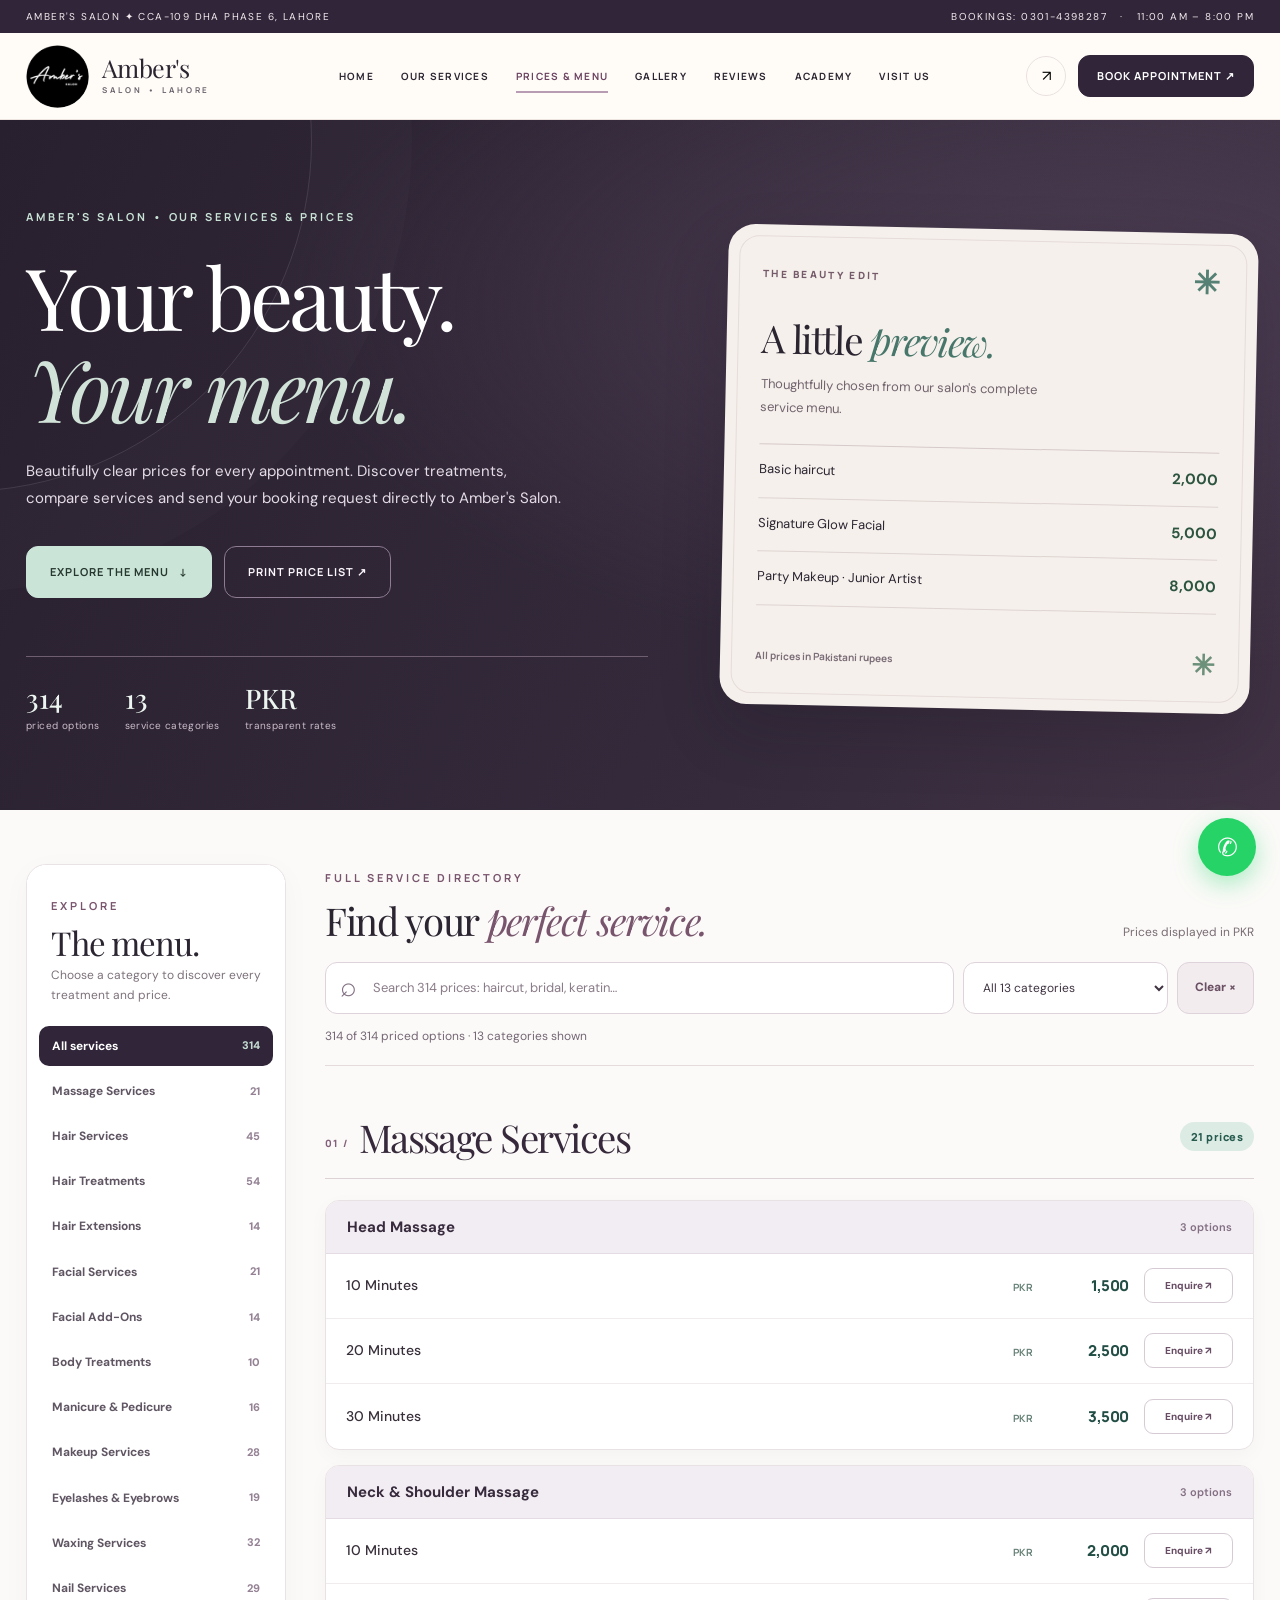
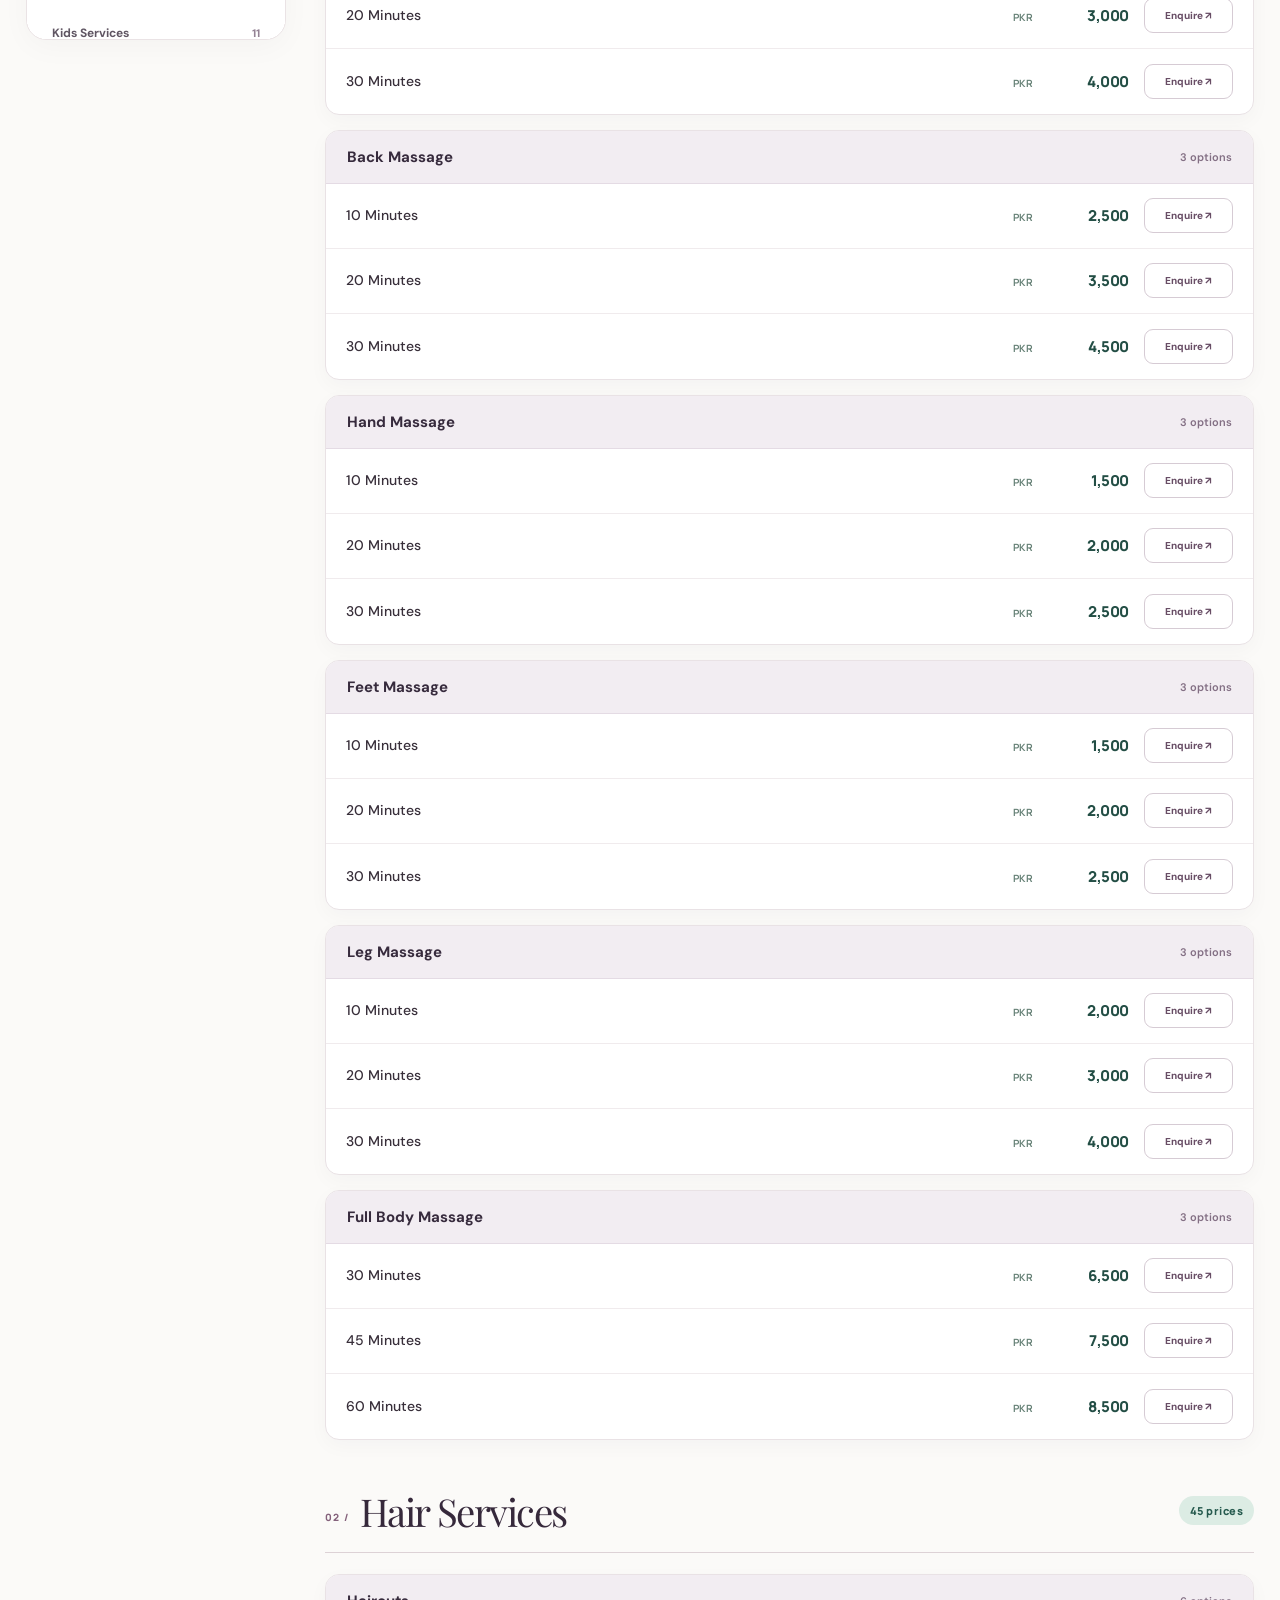
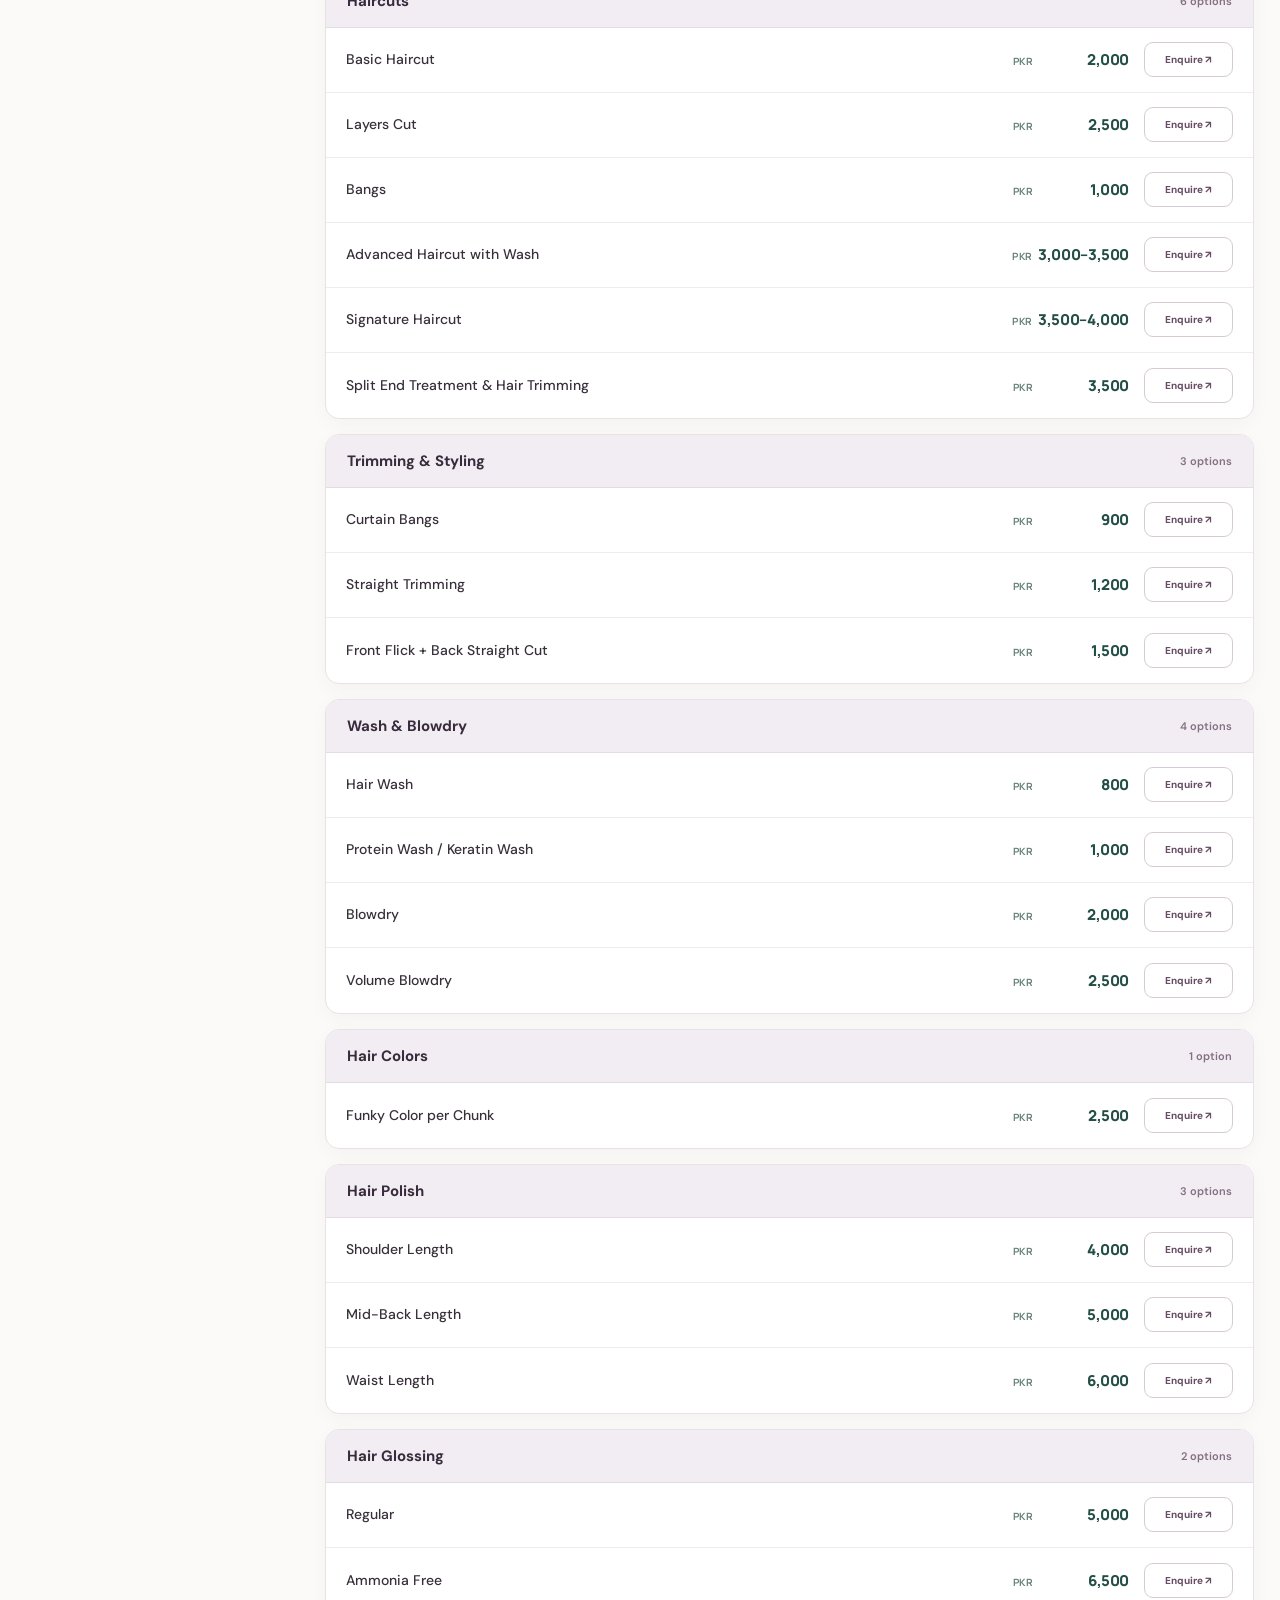
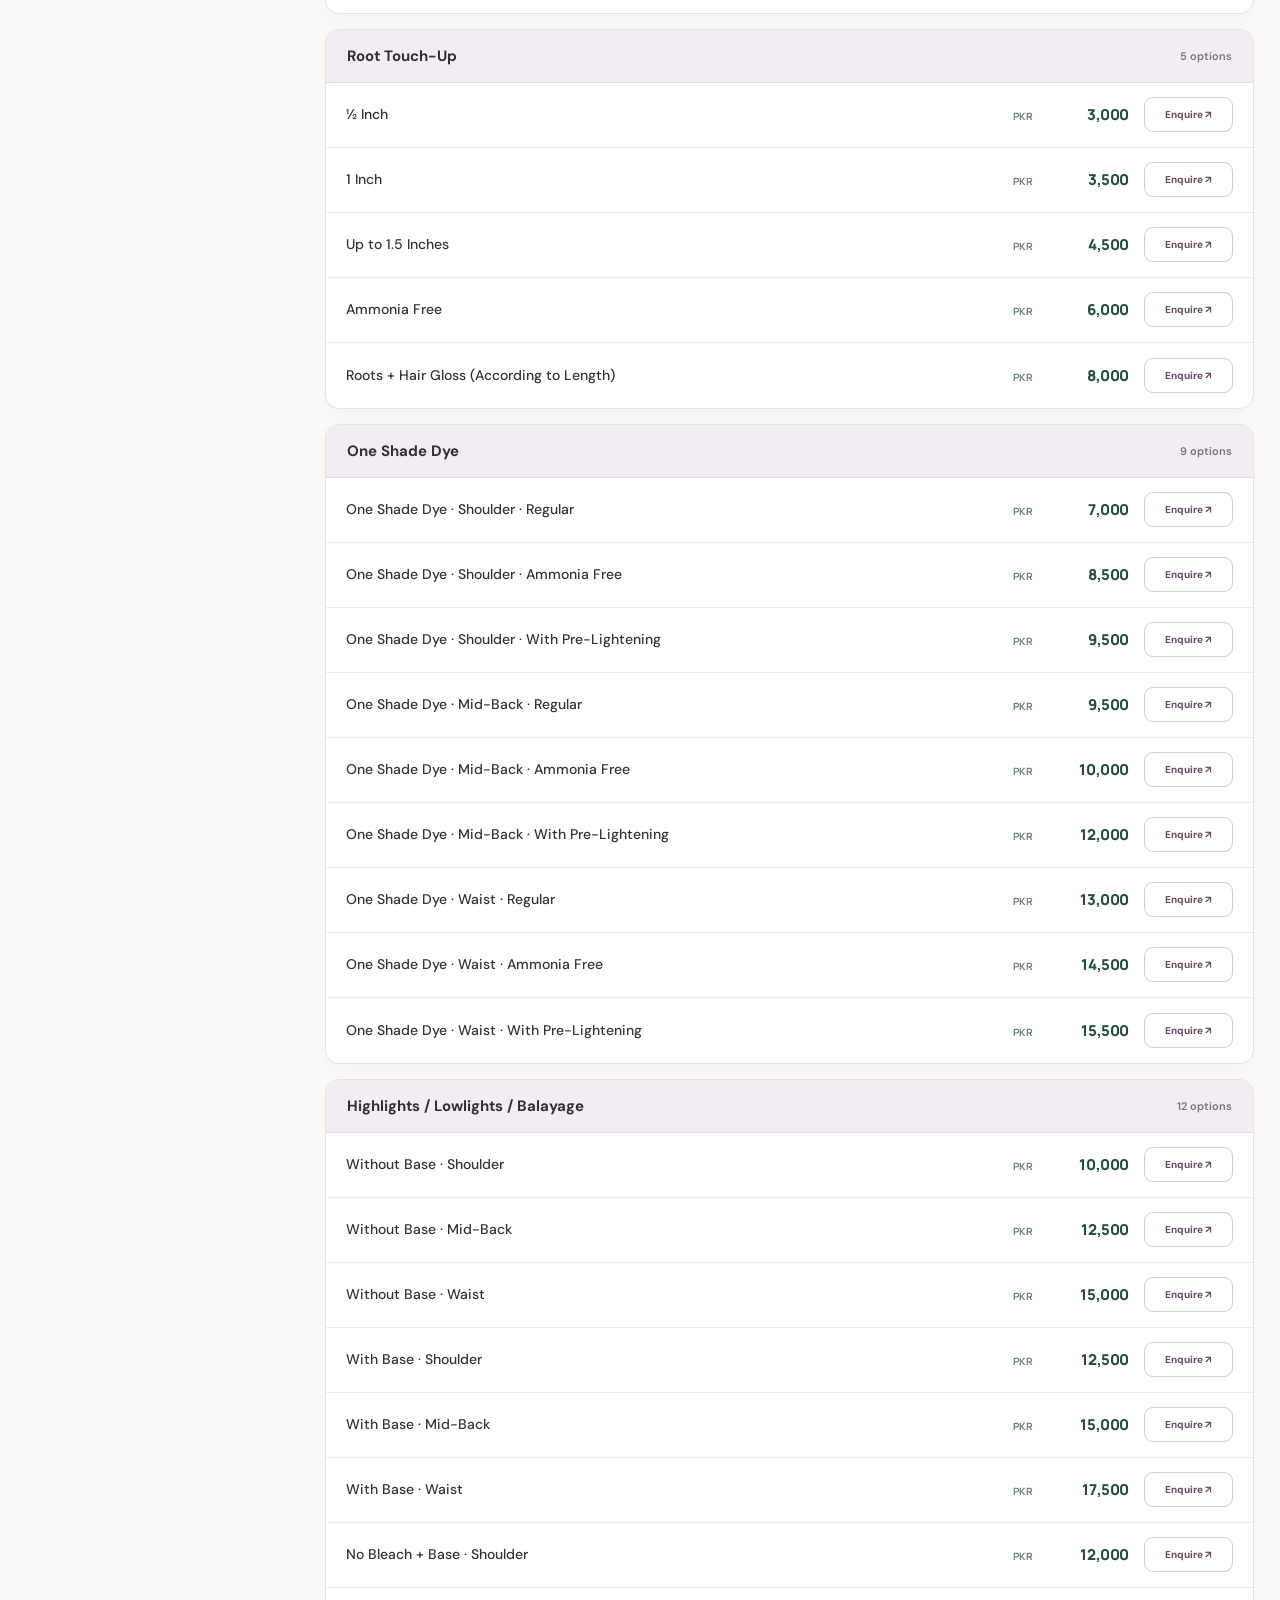
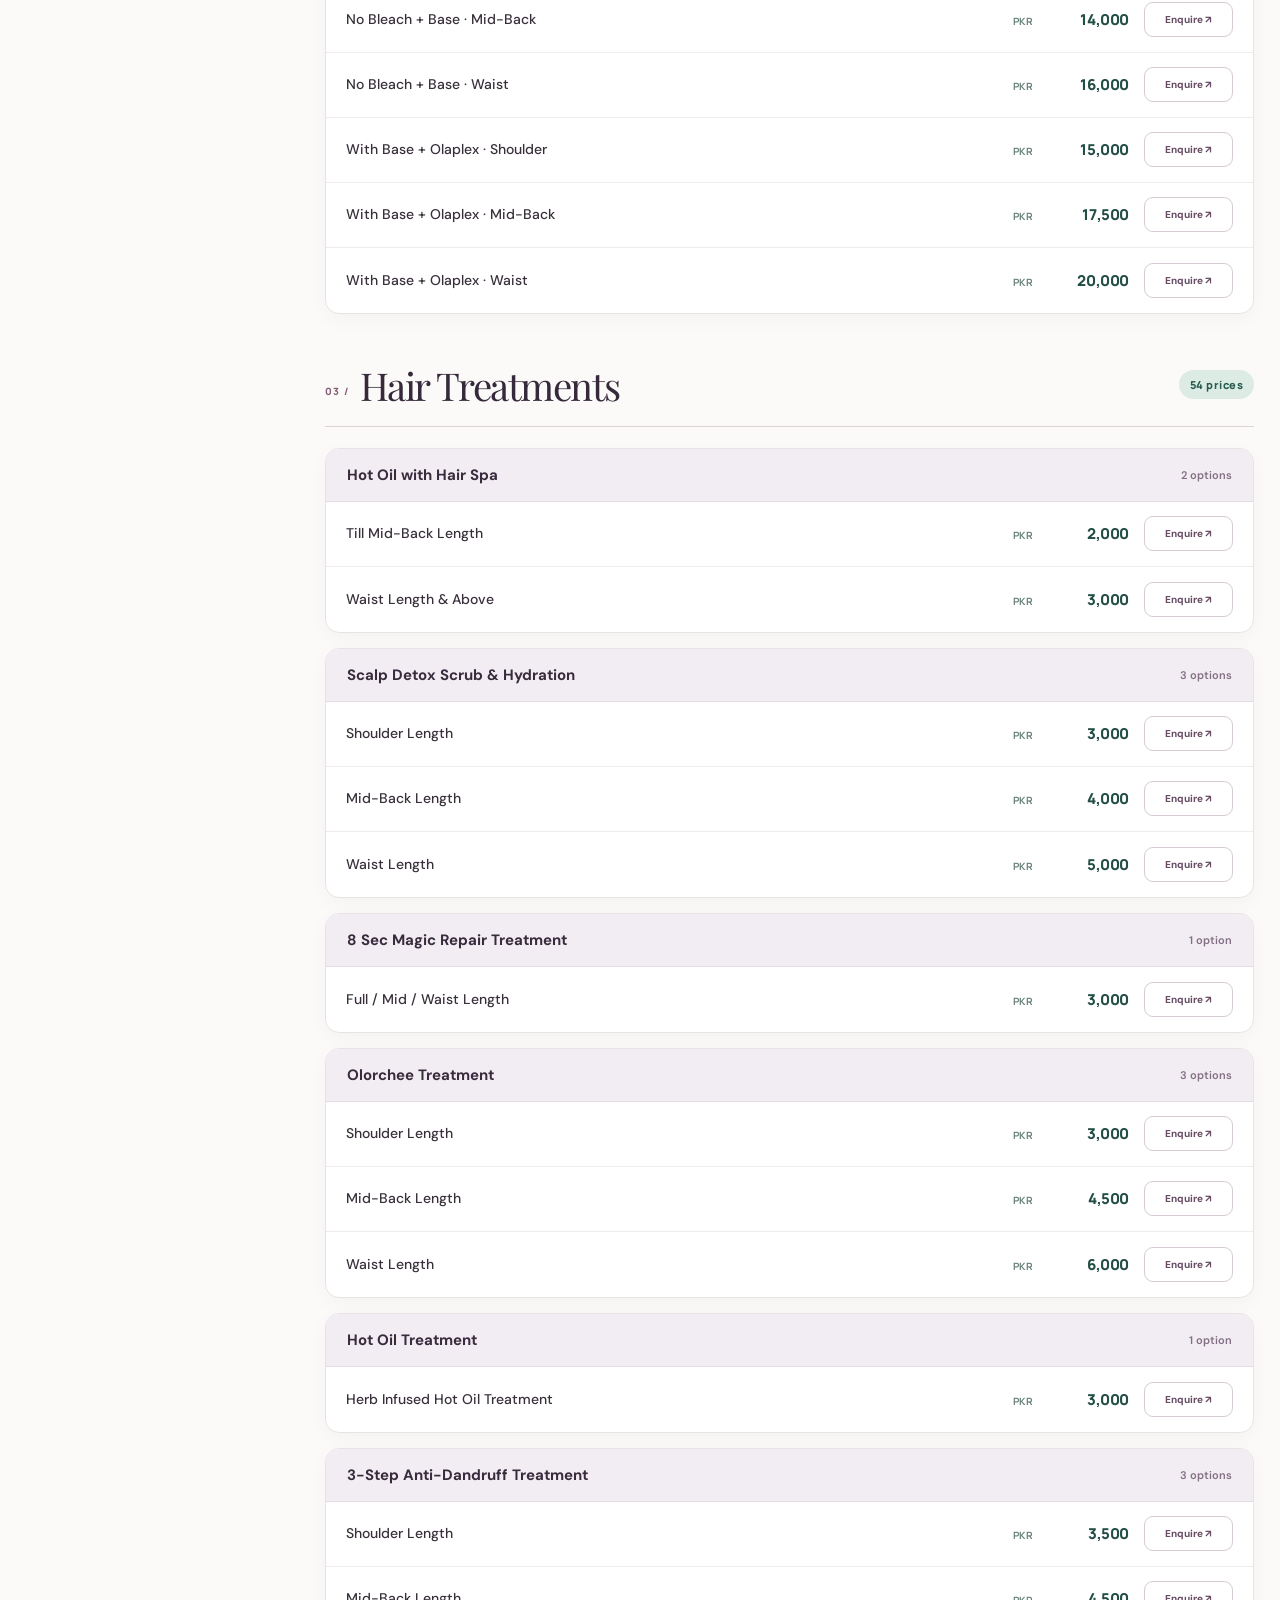
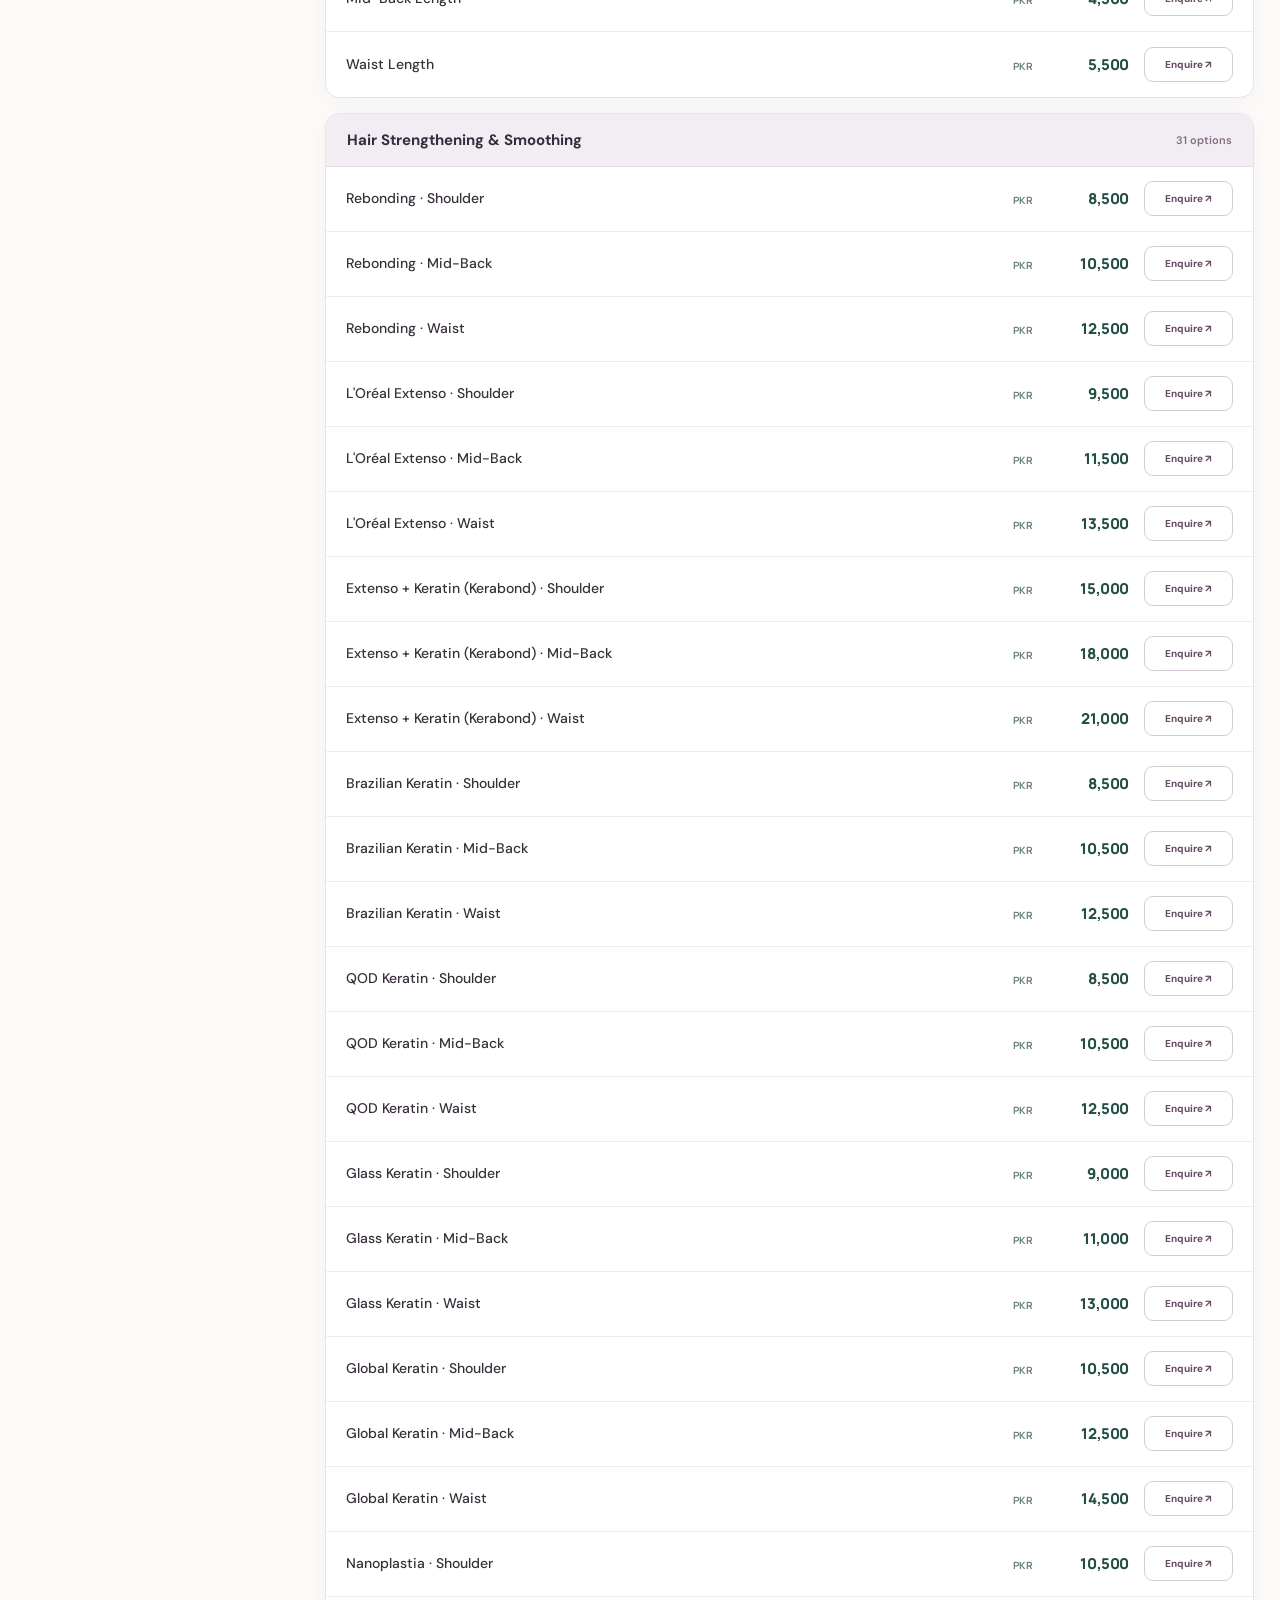
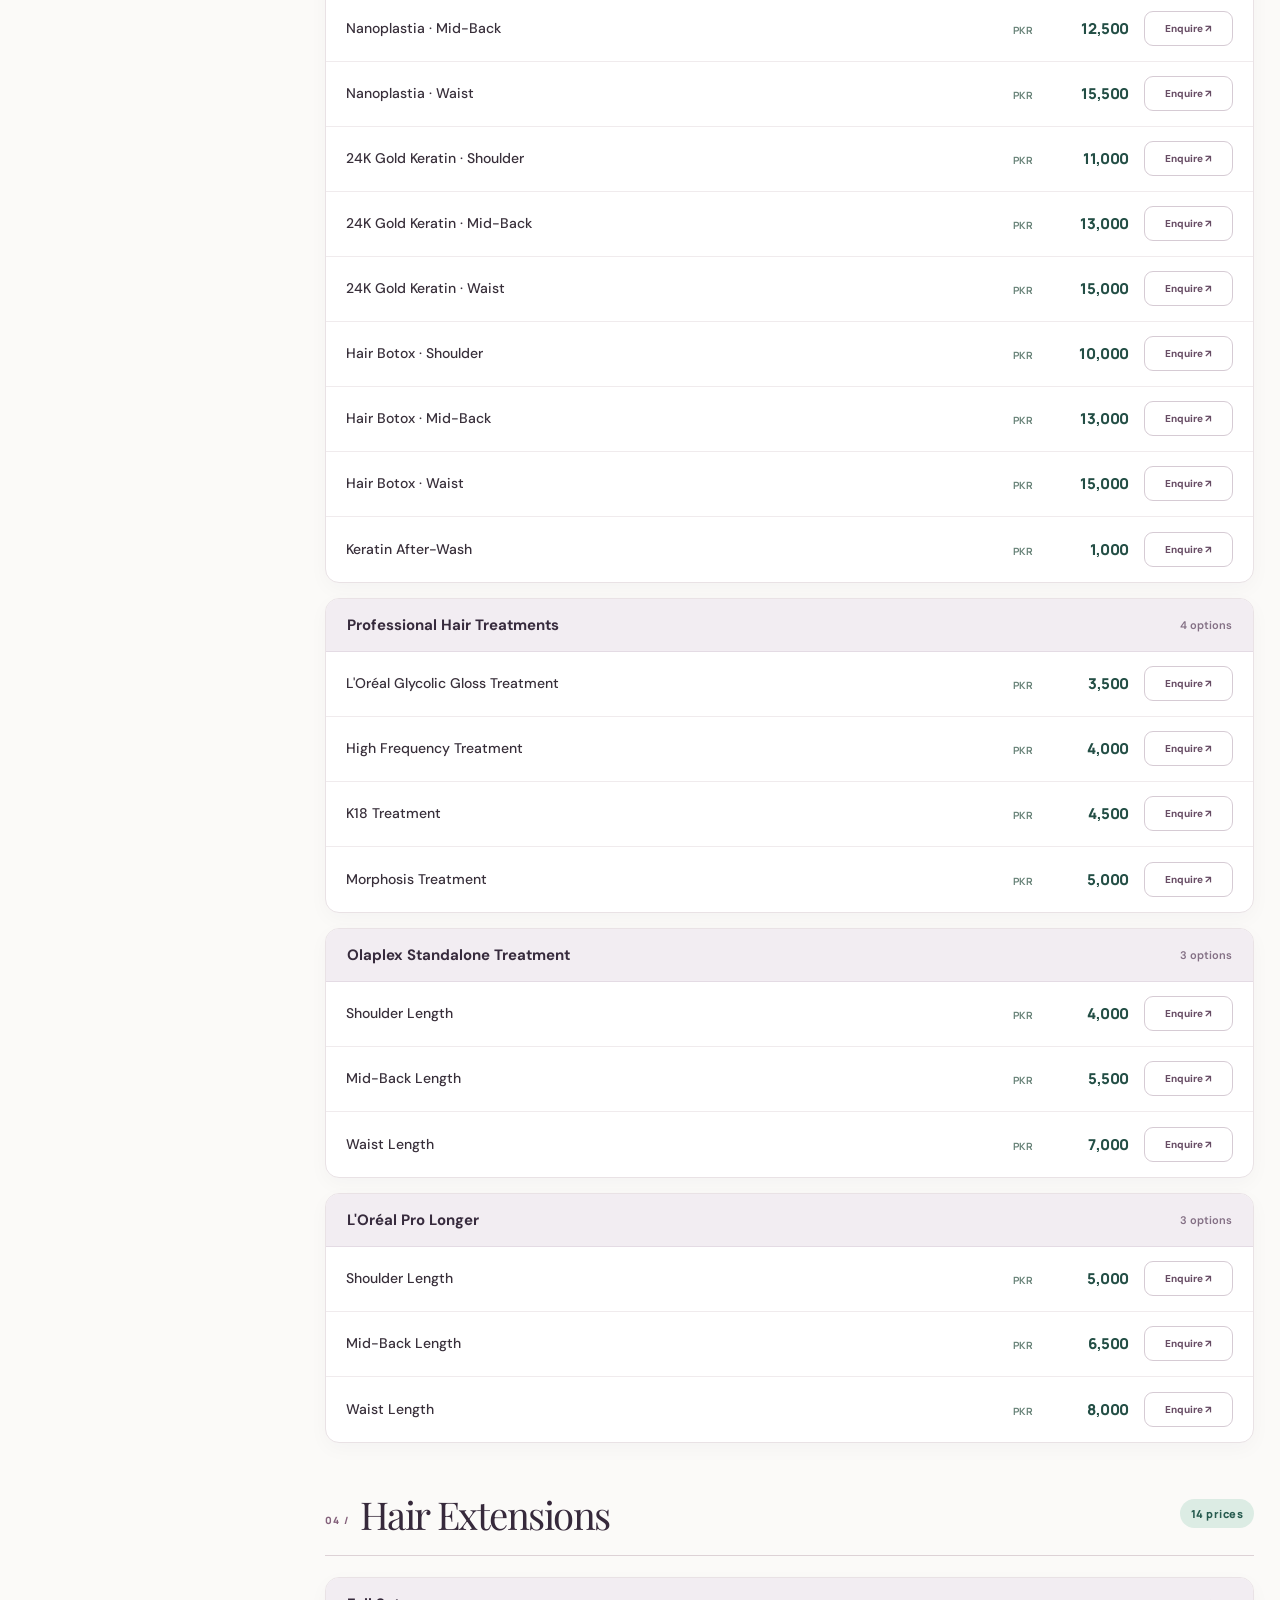
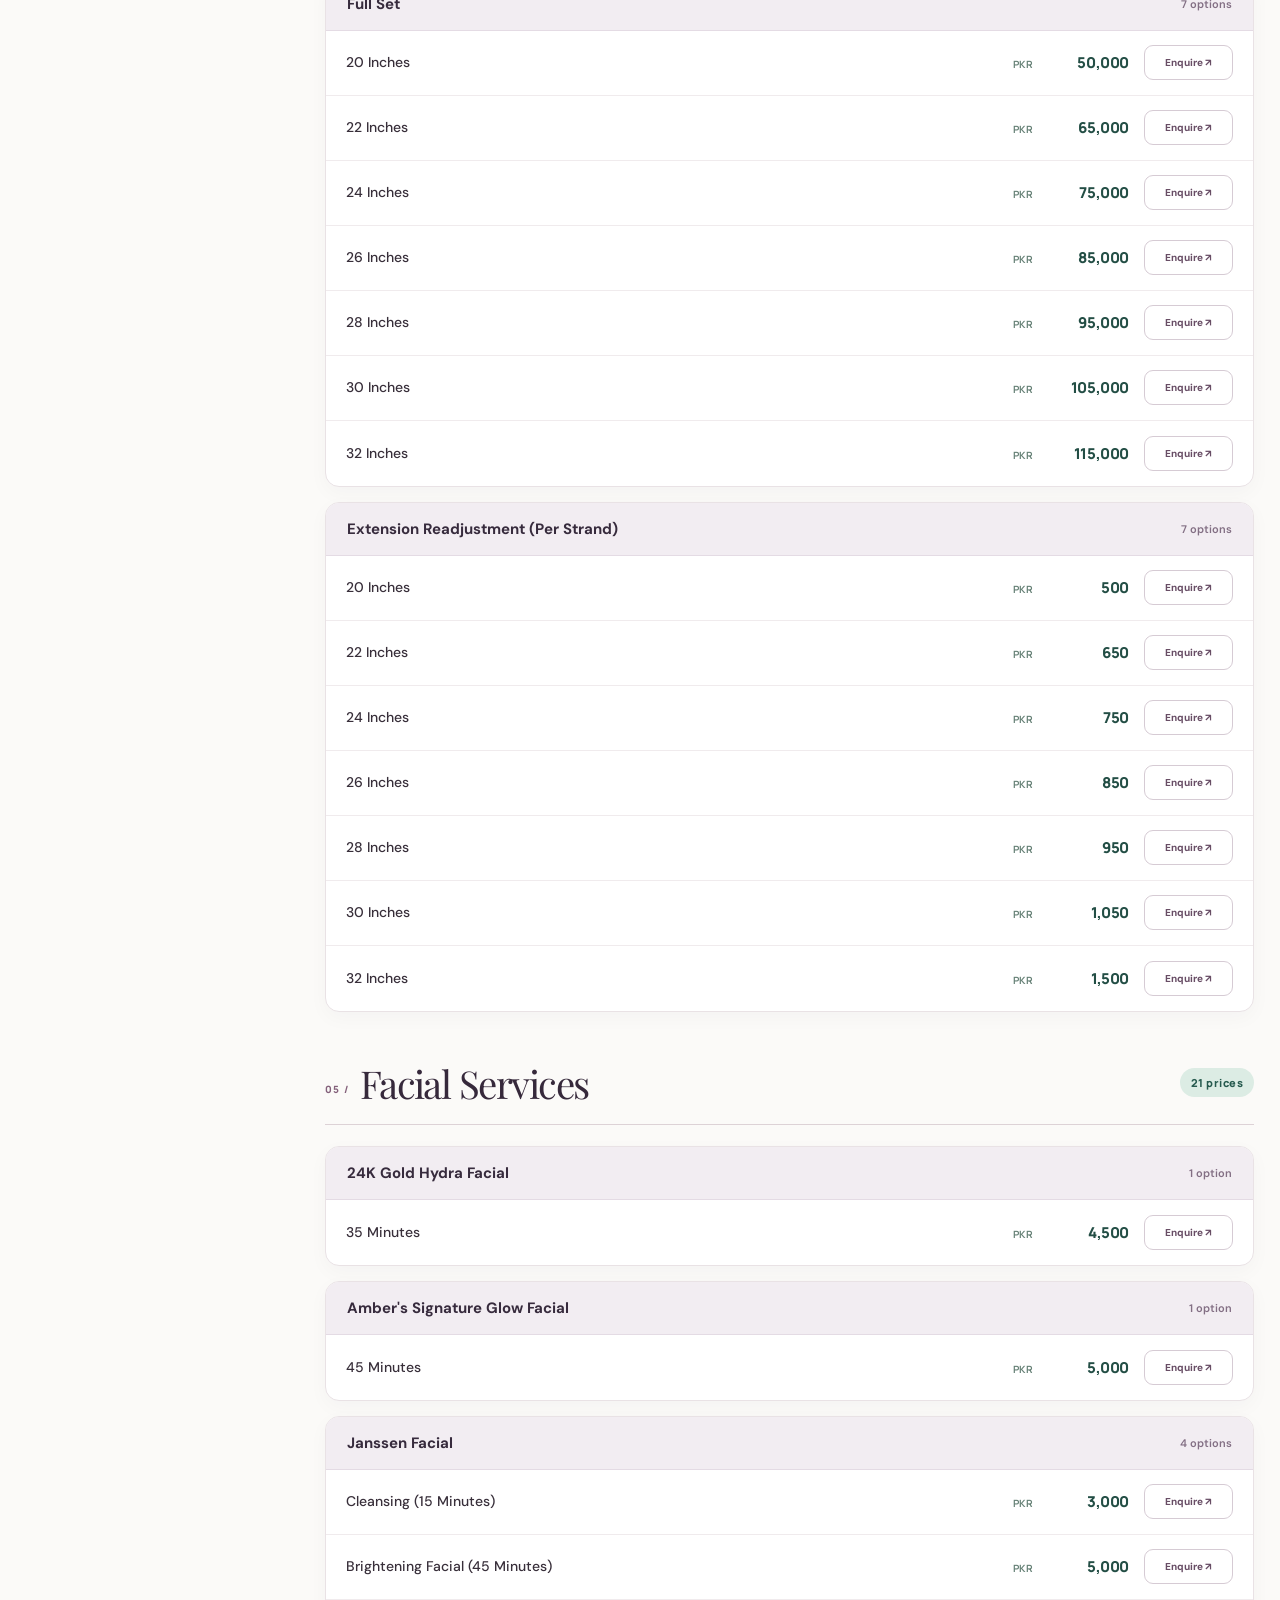
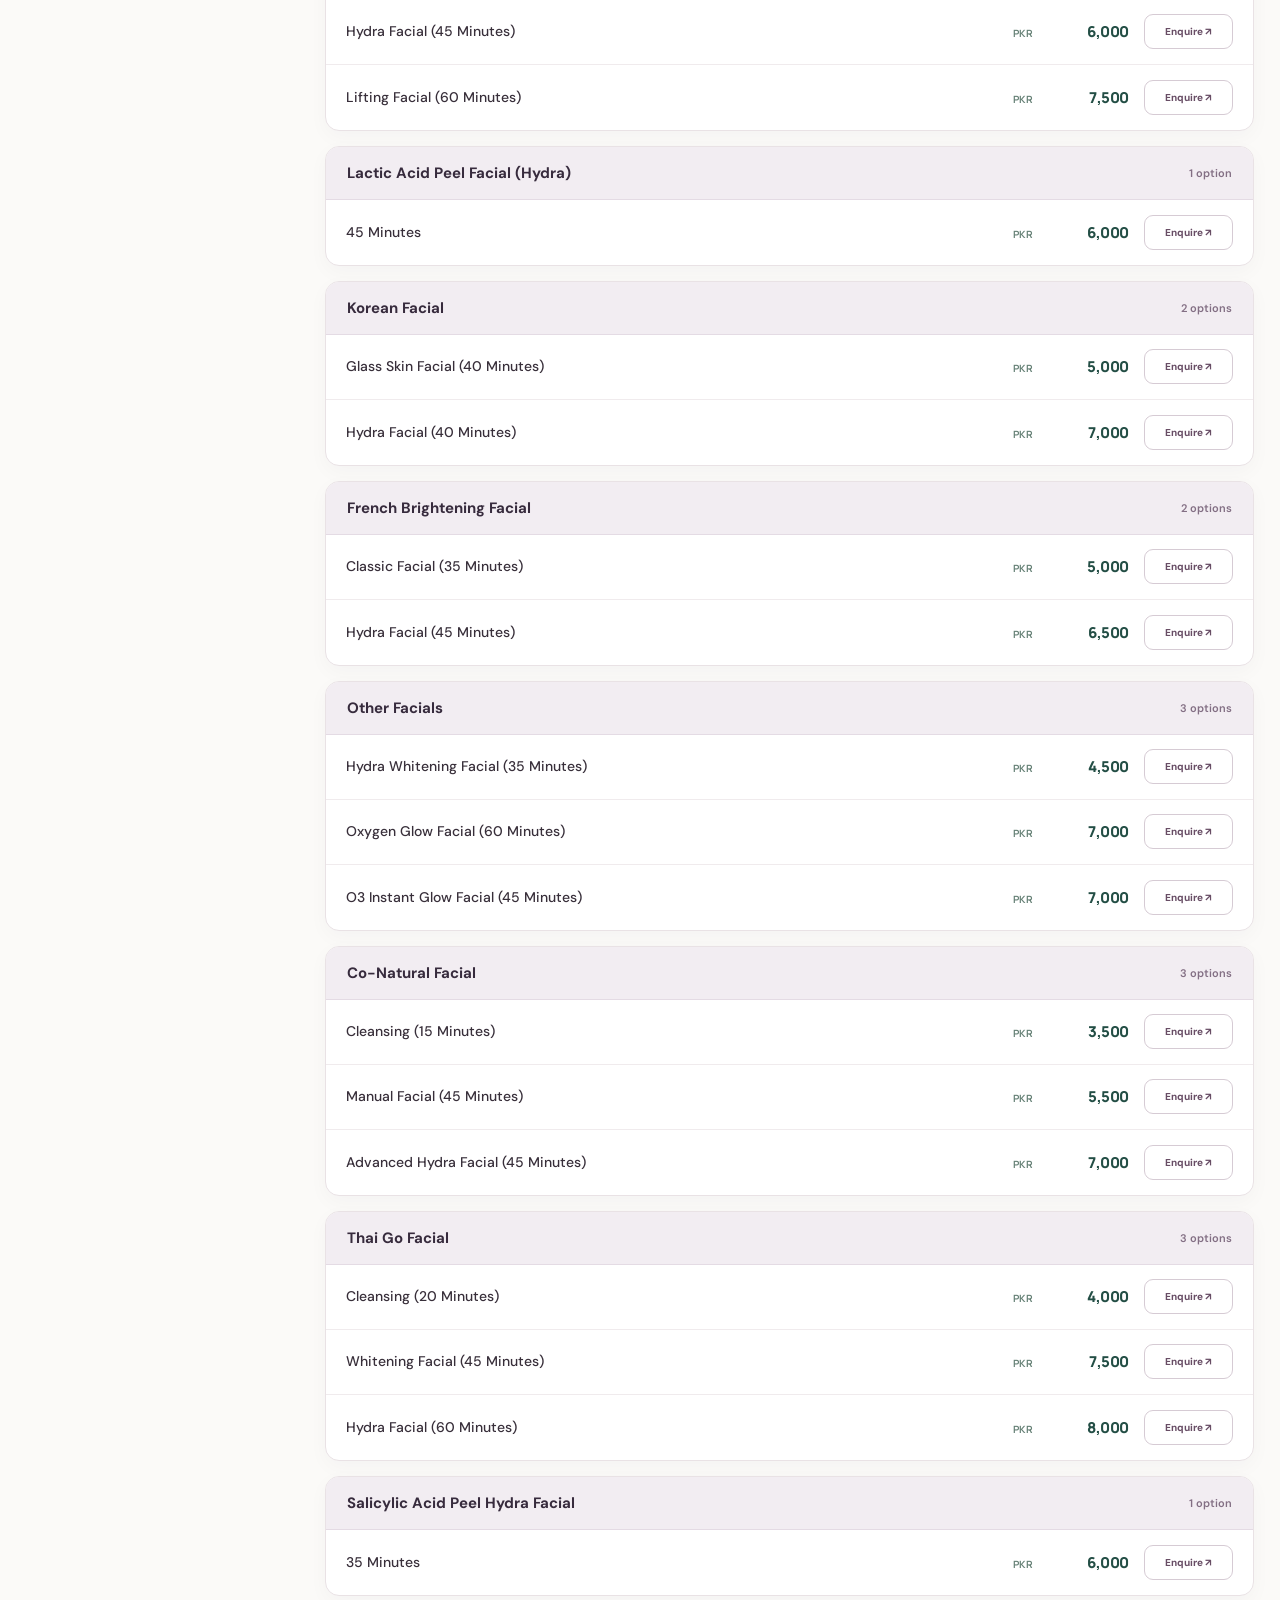
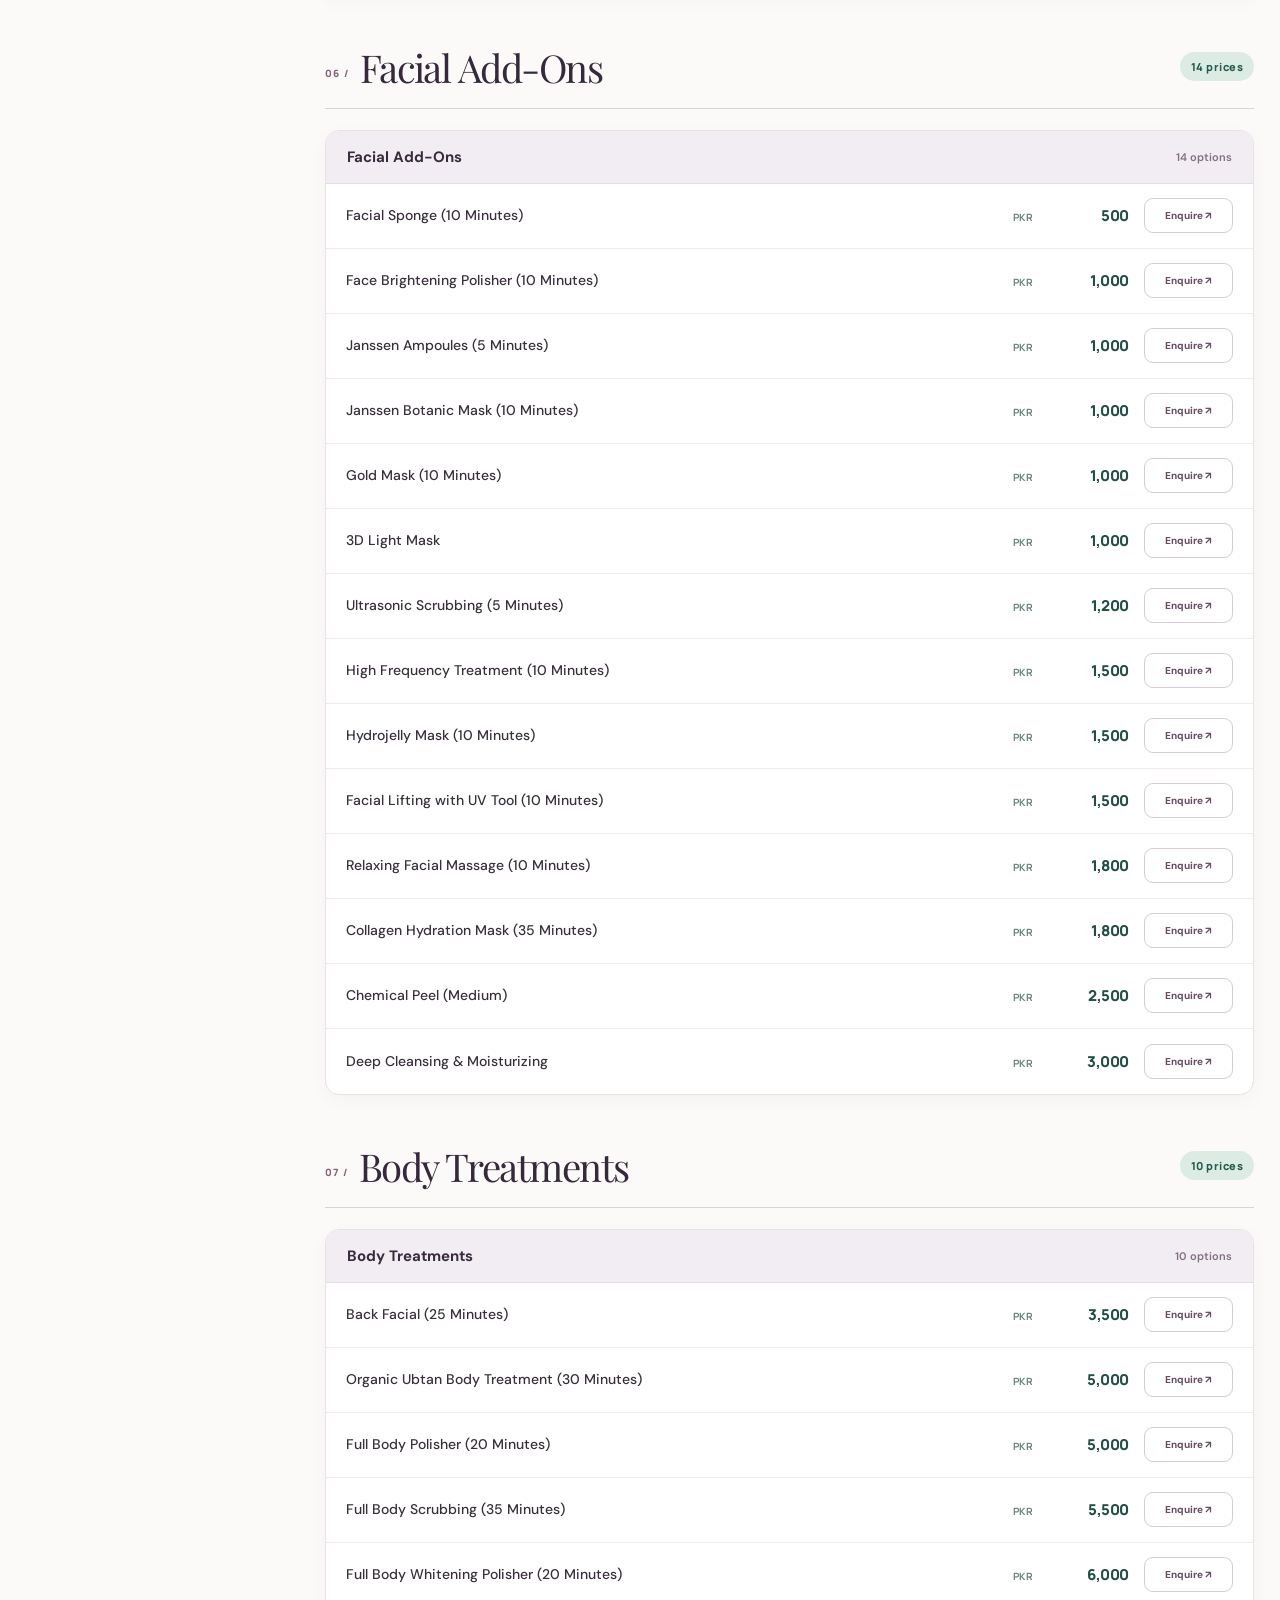
==== commit 83771281: "Implement bolder hero typography, arch video, below-hero live search, multi-channel booking API, and" ====
--- a/prices.html
+++ b/prices.html
@@ -1,25 +1,407 @@
 <!DOCTYPE html>
-<html lang="en"><head><meta charset="utf-8"/><meta content="width=device-width,initial-scale=1" name="viewport"/><title>Full Price List | Amber's Salon | DHA Phase 6 Lahore</title><meta content="Browse Amber's Salon complete price list in PKR. Haircuts, treatments, facials, massages, makeup, lashes, nails, waxing and more. Book 0301-4398287." name="description"/><meta content="#2b2232" name="theme-color"/><link href="assets/img/ambers-logo.png" rel="icon"/><link href="assets/styles.css" rel="stylesheet"/><link href="assets/refined.css" rel="stylesheet"/></head><body data-page="prices"><a class="skip" href="#main">Skip to content</a>
-<div class="topstrip"><div class="container"><span>AMBER'S SALON <span aria-hidden="true">✦</span> CCA-109 DHA PHASE 6, LAHORE</span><a class="secondary" href="tel:+923014398287">BOOKINGS: 0301-4398287   ·   11:00 AM – 8:00 PM</a></div></div>
-<header class="header"><div class="container navwrap">
-<a aria-label="Amber's Salon home" class="logoanchor" href="index.html"><img alt="Amber's Salon official logo" class="brandlogo" src="assets/img/ambers-logo.png"/><span class="wordbrand">Amber's <small>Salon • Lahore</small></span></a>
-<nav aria-label="Main navigation" class="mainnav" id="mainnav"><a data-page="home" href="index.html">Home</a><a href="index.html#services">Our services</a><a class="nav-price-link" data-page="prices" href="prices.html">Prices &amp; menu</a><a href="index.html#gallery">Gallery</a><a href="index.html#reviews">Reviews</a><a href="index.html#academy">Academy</a><a href="index.html#visit">Visit us</a></nav>
-<div class="header-right"><button aria-label="Share website" class="icon-btn" id="shareBtn" title="Share website" type="button">↗</button><button class="btn dark navcta" data-book="" data-service="General appointment">Book appointment ↗</button><button aria-controls="mainnav" aria-expanded="false" aria-label="Open navigation menu" class="mobiletoggle" id="mobileToggle" type="button">☰</button></div>
-</div></header><main id="main"><section aria-labelledby="priceHeroTitle" class="pricehero"><div class="container pricehero-layout">
-<div class="pricehero-content">
-<span class="eyebrow">Amber's Salon • Our services &amp; prices</span>
-<h1 class="serif" id="priceHeroTitle">Your beauty.<br/><em>Your menu.</em></h1>
-<p>Beautifully clear prices for every appointment. Discover treatments, compare services and send your booking request directly to Amber's Salon.</p>
-<div class="pricehero-actions"><a class="btn pricehero-button" href="#catalog-start">Explore the menu <span aria-hidden="true">↓</span></a><button class="btn print-menu-button" onclick="window.print()" type="button">Print price list ↗</button></div>
-<div class="menu-metrics"><div><strong>314</strong><span>priced options</span></div><div><strong>13</strong><span>service categories</span></div><div><strong>PKR</strong><span>transparent rates</span></div></div>
-</div>
-<div aria-label="Sample salon prices" class="hero-menu-card">
-<div class="hero-card-upper"><span>THE BEAUTY EDIT</span><span>✳</span></div>
-<h2 class="serif">A little <em>preview.</em></h2>
-<p>Thoughtfully chosen from our salon's complete service menu.</p>
-<div class="mini-price-lines"><div><span>Basic haircut</span><b>2,000</b></div><div><span>Signature Glow Facial</span><b>5,000</b></div><div><span>Party Makeup · Junior Artist</span><b>8,000</b></div></div>
-<span class="hero-card-foot">All prices in Pakistani rupees <span aria-hidden="true">✳</span></span>
-</div>
-</div></section><div class="container catalog-wrap" id="catalog-start"><aside aria-label="Filter by service category" class="catalog-nav" id="priceCategories"><div class="menu-aside-title"><span class="eyebrow">Explore</span><h2 class="serif">The menu.</h2><p>Choose a category to discover every treatment and price.</p></div><div class="category-filter-list" id="categoryFilterList"></div><p class="aside-help">Need assistance? <a href="tel:+923014398287">Call 0301-4398287 ↗</a></p></aside><div class="catalog-results-column"><div class="catalog-tools"><div class="catalog-topline"><div><span class="eyebrow">Full service directory</span><h2 class="serif">Find your <em>perfect service.</em></h2></div><span class="catalog-list-note">Prices displayed in PKR</span></div><div class="bar"><div class="catalog-search-wrap"><span aria-hidden="true">⌕</span><input aria-label="Search salon services and prices" class="input" id="priceSearch" placeholder="Search 314 prices: haircut, bridal, keratin…" type="search"/></div><select aria-label="Filter price category" class="select" id="priceFilter"><option value="all">All 13 categories</option></select><button class="clear-button" id="clearSearch" type="button">Clear ×</button></div><div aria-live="polite" class="results-summary" id="resultsCount">Loading full service menu…</div></div><div aria-live="polite" id="catalog"></div><div class="price-disclaimer"><strong>Important:</strong> Prices are in PKR and are subject to change without prior notice. Terms and conditions apply. For hair extensions, consultation is recommended and maintenance charges may apply. For henna, charges may vary by design. All bookings and final costs should be confirmed directly with Amber's Salon.</div><div class="catalog-bottom-book"><div><span class="eyebrow">Your appointment awaits</span><h3 class="serif">Ready for some <em>me-time?</em></h3><p>Send your preferred service and time to Amber's Salon. Your appointment is confirmed by our team directly.</p></div><button class="btn dark" data-book="" data-service="General appointment" type="button">Book on WhatsApp ↗</button></div></div></div></main><footer><div class="container"><div class="foot-grid"><div><a class="footbrand" href="index.html"><img alt="Amber's Salon logo" src="assets/img/ambers-logo.png"/><span>Amber's Salon</span></a><p>Hair · Makeup · Skin · Nails · Academy<br/>CCA-109 DHA Phase 6, Lahore</p><div class="socials"><a aria-label="Instagram" href="https://www.instagram.com/ambersalon.official/?hl=en" rel="noopener noreferrer" target="_blank" title="Instagram">◎</a><a aria-label="WhatsApp" href="https://wa.me/923014398287" rel="noopener noreferrer" target="_blank" title="WhatsApp">✆</a><a aria-label="Call salon" href="tel:+923014398287" title="Call salon">☎</a></div></div><div><h4>Explore</h4><div class="footlinks"><a href="index.html#services">Services</a><a href="prices.html">Full price list</a><a href="index.html#gallery">Gallery</a><a href="index.html#reviews">Client reviews</a><a href="index.html#academy">Academy</a></div></div><div><h4>Visit &amp; book</h4><div class="footlinks"><a href="https://www.google.com/maps/search/?api=1&amp;query=CCA-109%2C%20DHA%20Phase%206%2C%20Lahore" rel="noopener noreferrer" target="_blank">CCA-109, DHA Phase 6, Lahore ↗</a><a href="tel:+923014398287">0301-4398287</a><span>Timings: 11:00 AM – 8:00 PM</span><a href="https://wa.me/923014398287" rel="noopener noreferrer" target="_blank">WhatsApp appointments ↗</a><a href="https://www.instagram.com/ambersalon.official/?hl=en" rel="noopener noreferrer" target="_blank">@ambersalon.official ↗</a></div></div></div><div class="bottom"><span>© <span id="year"></span> Amber's Salon. All rights reserved.</span><span>Crafted for your beauty moments in Lahore.</span></div></div></footer><a aria-label="Message Amber's Salon on WhatsApp" class="floatwa" href="https://wa.me/923014398287" rel="noopener noreferrer" target="_blank" title="Book on WhatsApp">✆</a>
-<div aria-labelledby="bookingTitle" aria-modal="true" class="modal" hidden="" id="bookingModal" role="dialog"><div class="modal-content"><button aria-label="Close appointment form" class="modal-close" id="closeModal" type="button">×</button><span class="eyebrow">Your beauty appointment</span><h2 id="bookingTitle">Book a visit</h2><p>Complete the details below to open a pre-filled appointment request in WhatsApp. Booking is confirmed only by the salon.</p><form id="bookingForm"><div class="field"><label for="bService">Service</label><input class="input" id="bService" maxlength="150" name="service" required=""/></div><div class="field"><label for="bName">Name</label><input class="input" id="bName" maxlength="100" name="name" placeholder="Your name" required=""/></div><div style="display:grid;grid-template-columns:1fr 1fr;gap:12px"><div class="field"><label for="bDate">Preferred date</label><input class="input" id="bDate" name="date" required="" type="date"/></div><div class="field"><label for="bTime">Preferred time</label><select class="select" id="bTime" name="time" required=""><option value="">Select time</option><option>11:00 AM</option><option>12:00 PM</option><option>1:00 PM</option><option>2:00 PM</option><option>3:00 PM</option><option>4:00 PM</option><option>5:00 PM</option><option>6:00 PM</option><option>7:00 PM</option></select></div></div><div class="field"><label for="bNote">Notes (optional)</label><textarea class="textarea" id="bNote" maxlength="350" placeholder="Any treatment preferences or questions..."></textarea></div><button class="btn dark" type="submit">Continue to WhatsApp ↗</button><p class="micro">No payment or booking confirmation takes place on this website.</p></form></div></div>
-<div class="share-note" hidden="" id="shareToast" role="status"></div><script defer="" src="assets/site.js"></script><script defer="" src="assets/prices-data.js"></script><script defer="" src="assets/prices.js"></script></body></html>+<html lang="en">
+
+<head>
+  <meta charset="utf-8" />
+  <meta name="viewport" content="width=device-width,initial-scale=1" />
+
+  <!-- Google Search Console Verification -->
+  <meta name="google-site-verification" content="-9LZehJ832dJO-Ug7aL99XZYXvYyPXOYe5hWjULN-3w" />
+
+  <!-- Primary SEO Meta Tags (Optimized to Google Limits) -->
+  <title>Premium services in Lahore | Amber's Salon | DHA Phase 6</title>
+  <meta name="title" content="Price List &amp; Service Menu | Amber's Salon | DHA Phase 6" />
+  <meta name="description"
+    content="Official price list for Amber's Salon in DHA Phase 6, Lahore. 300+ transparent rates in PKR for hair, makeup, facials, nails &amp; spa. Book: 0301-4398287." />
+  <meta name="keywords"
+    content="Amber's Salon prices, Lahore salon rates, bridal makeup charges Lahore, haircut prices DHA Phase 6, facial prices Lahore, nail art rates Lahore" />
+  <meta name="robots" content="index, follow, max-image-preview:large, max-snippet:-1, max-video-preview:-1" />
+  <meta name="author" content="Amber's Salon" />
+  <link rel="canonical" href="https://ambersaloon.vercel.app/prices" />
+  <link rel="alternate" hreflang="en-pk" href="https://ambersaloon.vercel.app/prices" />
+  <link rel="alternate" hreflang="x-default" href="https://ambersaloon.vercel.app/prices" />
+
+  <!-- Local SEO & Geo Tags -->
+  <meta name="geo.region" content="PK-PB" />
+  <meta name="geo.placename" content="Lahore" />
+  <meta name="geo.position" content="31.4720;74.4420" />
+  <meta name="ICBM" content="31.4720, 74.4420" />
+
+  <!-- Open Graph / Facebook Meta Tags -->
+  <meta property="og:type" content="website" />
+  <meta property="og:site_name" content="Amber's Salon" />
+  <meta property="og:locale" content="en_PK" />
+  <meta property="og:url" content="https://ambersaloon.vercel.app/prices" />
+  <meta property="og:title" content="Price List &amp; Service Menu | Amber's Salon | DHA Phase 6" />
+  <meta property="og:description"
+    content="Official price list for Amber's Salon in DHA Phase 6, Lahore. 300+ transparent rates in PKR for hair, makeup, facials, nails &amp; spa. Book: 0301-4398287." />
+  <meta property="og:image" content="https://ambersaloon.vercel.app/assets/stock/hero.jpg" />
+  <meta property="og:image:secure_url" content="https://ambersaloon.vercel.app/assets/stock/hero.jpg" />
+  <meta property="og:image:width" content="1200" />
+  <meta property="og:image:height" content="630" />
+  <meta property="og:image:alt" content="Amber's Salon Price List DHA Phase 6 Lahore" />
+
+  <!-- Twitter / X Cards -->
+  <meta name="twitter:card" content="summary_large_image" />
+  <meta name="twitter:url" content="https://ambersaloon.vercel.app/prices" />
+  <meta name="twitter:title" content="Price List &amp; Service Menu | Amber's Salon | DHA Phase 6" />
+  <meta name="twitter:description"
+    content="Official price list for Amber's Salon in DHA Phase 6, Lahore. 300+ transparent rates in PKR for hair, makeup, facials, nails &amp; spa. Book: 0301-4398287." />
+  <meta name="twitter:image" content="https://ambersaloon.vercel.app/assets/stock/hero.jpg" />
+
+  <!-- Theme & Favicons -->
+  <meta name="theme-color" content="#2b2232" />
+  <link rel="icon" type="image/png" href="assets/img/ambers-logo.png" />
+  <link rel="apple-touch-icon" href="assets/img/ambers-logo.png" />
+
+  <!-- Meta Pixel Code -->
+  <script>
+    !function (f, b, e, v, n, t, s) {
+      if (f.fbq) return; n = f.fbq = function () {
+        n.callMethod ?
+        n.callMethod.apply(n, arguments) : n.queue.push(arguments)
+      };
+      if (!f._fbq) f._fbq = n; n.push = n; n.loaded = !0; n.version = '2.0';
+      n.queue = []; t = b.createElement(e); t.async = !0;
+      t.src = v; s = b.getElementsByTagName(e)[0];
+      s.parentNode.insertBefore(t, s)
+    }(window, document, 'script',
+      'https://connect.facebook.net/en_US/fbevents.js');
+    fbq('init', '1819814659252165');
+    fbq('track', 'PageView');
+  </script>
+  <noscript><img height="1" width="1" style="display:none"
+      src="https://www.facebook.com/tr?id=1819814659252165&ev=PageView&noscript=1" /></noscript>
+  <!-- End Meta Pixel Code -->
+
+  <!-- Structured Data / JSON-LD Schema Markup -->
+  <script type="application/ld+json">
+  {
+    "@context": "https://schema.org",
+    "@graph": [
+      {
+        "@type": "WebPage",
+        "@id": "https://ambersaloon.vercel.app/prices#webpage",
+        "url": "https://ambersaloon.vercel.app/prices",
+        "name": "Amber's Salon Price List & Service Menu",
+        "description": "Official price list for Amber's Salon in DHA Phase 6, Lahore. 300+ transparent rates in PKR for hair, makeup, facials, nails & spa.",
+        "breadcrumb": {
+          "@type": "BreadcrumbList",
+          "itemListElement": [
+            {
+              "@type": "ListItem",
+              "position": 1,
+              "name": "Home",
+              "item": "https://ambersaloon.vercel.app/"
+            },
+            {
+              "@type": "ListItem",
+              "position": 2,
+              "name": "Prices & Menu",
+              "item": "https://ambersaloon.vercel.app/prices"
+            }
+          ]
+        }
+      },
+      {
+        "@type": "BeautySalon",
+        "@id": "https://ambersaloon.vercel.app/#salon",
+        "name": "Amber's Salon",
+        "telephone": "+923014398287",
+        "priceRange": "PKR 300 - 100,000",
+        "address": {
+          "@type": "PostalAddress",
+          "streetAddress": "CCA-109, DHA Phase 6",
+          "addressLocality": "Lahore",
+          "addressRegion": "Punjab",
+          "postalCode": "54792",
+          "addressCountry": "PK"
+        }
+      }
+    ]
+  }
+  </script>
+
+  <!-- Preconnect & Resource Hints for Performance Optimization -->
+  <link rel="preconnect" href="https://fonts.googleapis.com" />
+  <link rel="preconnect" href="https://fonts.gstatic.com" crossorigin />
+  <link rel="preconnect" href="https://connect.facebook.net" crossorigin />
+  <link rel="dns-prefetch" href="https://connect.facebook.net" />
+  <link rel="preconnect" href="https://www.facebook.com" crossorigin />
+  <link rel="dns-prefetch" href="https://www.facebook.com" />
+
+  <!-- Google Fonts (Optimized parallel loading) -->
+  <link href="https://fonts.googleapis.com/css2?family=DM+Sans:wght@400;500;600;700&family=Manrope:wght@400;500;600;700;800&family=Playfair+Display:ital,wght@0,400;0,500;0,600;0,700;0,800;0,900;1,400;1,500;1,600;1,700;1,800;1,900&display=swap" rel="stylesheet" />
+
+  <!-- Stylesheets -->
+  <link href="assets/styles.css" rel="stylesheet" />
+  <link href="assets/refined.css" rel="stylesheet" />
+</head>
+
+<body data-page="prices"><a class="skip" href="#main">Skip to content</a>
+  <div class="topstrip">
+    <div class="container"><span>AMBER'S SALON <span aria-hidden="true">✦</span> CCA-109 DHA PHASE 6, LAHORE</span><a
+        class="secondary" href="tel:+923014398287">BOOKINGS: 0301-4398287   ·   11:00 AM – 8:00 PM</a></div>
+  </div>
+  <header class="header">
+    <div class="container navwrap">
+      <a aria-label="Amber's Salon home" class="logoanchor" href="/"><img alt="Amber's Salon official logo"
+          class="brandlogo" src="assets/img/ambers-logo.png" /><span class="wordbrand">Amber's <small>Salon •
+            Lahore</small></span></a>
+      <nav aria-label="Main navigation" class="mainnav" id="mainnav"><a data-page="home" href="/">Home</a><a
+          href="/#services">Our services</a><a class="nav-price-link" data-page="prices" href="/prices">Prices &amp;
+          menu</a><a href="/#gallery">Gallery</a><a href="/#reviews">Reviews</a><a href="/#academy">Academy</a><a
+          href="/#visit">Visit us</a></nav>
+      <div class="header-right"><button aria-label="Share website" class="icon-btn" id="shareBtn" title="Share website"
+          type="button">↗</button><button class="btn dark navcta" data-book="" data-service="General appointment">Book
+          appointment ↗</button><button aria-controls="mainnav" aria-expanded="false" aria-label="Open navigation menu"
+          class="mobiletoggle" id="mobileToggle" type="button">☰</button></div>
+    </div>
+  </header>
+  <main id="main">
+    <section aria-labelledby="priceHeroTitle" class="pricehero">
+      <div class="container pricehero-layout">
+        <div class="pricehero-content">
+          <span class="eyebrow">Amber's Salon • Our services &amp; prices</span>
+          <h1 class="serif" id="priceHeroTitle">Your beauty.<br /><em>Your menu.</em></h1>
+          <p>Beautifully clear prices for every appointment. Discover treatments, compare services and send your booking
+            request directly to Amber's Salon.</p>
+          <div class="pricehero-actions"><a class="btn pricehero-button" href="#catalog-start">Explore the menu <span
+                aria-hidden="true">↓</span></a><button class="btn print-menu-button" onclick="window.print()"
+              type="button">Print price list ↗</button></div>
+          <div class="menu-metrics">
+            <div><strong>314</strong><span>priced options</span></div>
+            <div><strong>13</strong><span>service categories</span></div>
+            <div><strong>PKR</strong><span>transparent rates</span></div>
+          </div>
+        </div>
+        <div aria-label="Sample salon prices" class="hero-menu-card">
+          <div class="hero-card-upper"><span>THE BEAUTY EDIT</span><span>✳</span></div>
+          <h2 class="serif">A little <em>preview.</em></h2>
+          <p>Thoughtfully chosen from our salon's complete service menu.</p>
+          <div class="mini-price-lines">
+            <div><span>Basic haircut</span><b>2,000</b></div>
+            <div><span>Signature Glow Facial</span><b>5,000</b></div>
+            <div><span>Party Makeup · Junior Artist</span><b>8,000</b></div>
+          </div>
+          <span class="hero-card-foot">All prices in Pakistani rupees <span aria-hidden="true">✳</span></span>
+        </div>
+      </div>
+    </section>
+    <div class="container catalog-wrap" id="catalog-start">
+      <aside aria-label="Filter by service category" class="catalog-nav" id="priceCategories">
+        <div class="menu-aside-title"><span class="eyebrow">Explore</span>
+          <h2 class="serif">The menu.</h2>
+          <p>Choose a category to discover every treatment and price.</p>
+        </div>
+        <div class="category-filter-list" id="categoryFilterList"></div>
+        <p class="aside-help">Need assistance? <a href="tel:+923014398287">Call 0301-4398287 ↗</a></p>
+      </aside>
+      <div class="catalog-results-column">
+        <div class="catalog-tools">
+          <div class="catalog-topline">
+            <div><span class="eyebrow">Full service directory</span>
+              <h2 class="serif">Find your <em>perfect service.</em></h2>
+            </div><span class="catalog-list-note">Prices displayed in PKR</span>
+          </div>
+          <div class="bar">
+            <div class="catalog-search-wrap"><span aria-hidden="true">⌕</span><input
+                aria-label="Search salon services and prices" class="input" id="priceSearch"
+                placeholder="Search 314 prices: haircut, bridal, keratin…" type="search" /></div><select
+              aria-label="Filter price category" class="select" id="priceFilter">
+              <option value="all">All 13 categories</option>
+            </select><button class="clear-button" id="clearSearch" type="button">Clear ×</button>
+          </div>
+          <div aria-live="polite" class="results-summary" id="resultsCount">Loading full service menu…</div>
+        </div>
+        <div aria-live="polite" id="catalog"></div>
+        <div class="price-disclaimer"><strong>Important:</strong> Prices are in PKR and are subject to change without
+          prior notice. Terms and conditions apply. For hair extensions, consultation is recommended and maintenance
+          charges may apply. For henna, charges may vary by design. All bookings and final costs should be confirmed
+          directly with Amber's Salon.</div>
+        <div class="catalog-bottom-book">
+          <div><span class="eyebrow">Your appointment awaits</span>
+            <h3 class="serif">Ready for some <em>me-time?</em></h3>
+            <p>Send your preferred service and time to Amber's Salon. Your appointment is confirmed by our team
+              directly.</p>
+          </div><button class="btn dark" data-book="" data-service="General appointment" type="button">Book on WhatsApp
+            ↗</button>
+        </div>
+      </div>
+    </div>
+  </main>
+  <footer>
+    <div class="container">
+      <div class="foot-grid">
+        <div><a class="footbrand" href="/"><img alt="Amber's Salon logo"
+              src="assets/img/ambers-logo.png" /><span>Amber's Salon</span></a>
+          <p>Hair · Makeup · Skin · Nails · Academy<br />CCA-109 DHA Phase 6, Lahore</p>
+          <div class="socials"><a aria-label="Instagram" href="https://www.instagram.com/ambersalon.official/?hl=en"
+              rel="noopener noreferrer" target="_blank" title="Instagram">◎</a><a aria-label="WhatsApp"
+              href="https://wa.me/923014398287" rel="noopener noreferrer" target="_blank" title="WhatsApp">✆</a><a
+              aria-label="Call salon" href="tel:+923014398287" title="Call salon">☎</a></div>
+        </div>
+        <div>
+          <h4>Explore</h4>
+          <div class="footlinks"><a href="/#services">Services</a><a href="/prices">Full price list</a><a
+              href="/#gallery">Gallery</a><a href="/#reviews">Client reviews</a><a href="/#academy">Academy</a></div>
+        </div>
+        <div>
+          <h4>Visit &amp; book</h4>
+          <div class="footlinks"><a
+              href="https://www.google.com/maps/search/?api=1&amp;query=CCA-109%2C%20DHA%20Phase%206%2C%20Lahore"
+              rel="noopener noreferrer" target="_blank">CCA-109, DHA Phase 6, Lahore ↗</a><a
+              href="tel:+923014398287">0301-4398287</a><span>Timings: 11:00 AM – 8:00 PM</span><a
+              href="https://wa.me/923014398287" rel="noopener noreferrer" target="_blank">WhatsApp appointments ↗</a><a
+              href="https://www.instagram.com/ambersalon.official/?hl=en" rel="noopener noreferrer"
+              target="_blank">@ambersalon.official ↗</a></div>
+        </div>
+      </div>
+      <div class="bottom"><span>© <span id="year"></span> Amber's Salon. All rights reserved.</span><span>Crafted for
+          your beauty moments in Lahore.</span></div>
+    </div>
+  </footer><a aria-label="Message Amber's Salon on WhatsApp" class="floatwa" href="https://wa.me/923014398287?text=Hi%20Amber%27s%20Salon%2C%20I%27d%20like%20to%20book%20an%20appointment."
+    rel="noopener noreferrer" target="_blank" title="Book on WhatsApp"><span class="floatwa-tooltip">Book on WhatsApp</span><span class="floatwa-icon" aria-hidden="true">✆</span></a>
+  <div aria-labelledby="bookingTitle" aria-modal="true" class="modal" hidden="" id="bookingModal" role="dialog">
+    <div class="modal-content"><button aria-label="Close appointment form" class="modal-close" id="closeModal"
+        type="button">×</button>
+      
+      <!-- Primary Booking Form Container -->
+      <div id="bookingFormContainer">
+        <span class="eyebrow">Your beauty appointment</span>
+        <h2 id="bookingTitle">Book a visit</h2>
+        <p>Reserve your tailored beauty experience. You'll receive instant confirmations via Email &amp; WhatsApp.</p>
+        
+        <form id="bookingForm" novalidate>
+          <!-- Honeypot anti-spam field (hidden from genuine users) -->
+          <div style="position:absolute;left:-9999px;opacity:0;pointer-events:none;" aria-hidden="true">
+            <input type="text" name="website_url_hp" id="bWebsiteHp" tabindex="-1" autocomplete="off" />
+          </div>
+
+          <!-- Service Category & Specific Service (Dynamic from price data) -->
+          <div class="field">
+            <label for="bCategory">Service category <span class="req">*</span></label>
+            <select class="select" id="bCategory" name="category" required>
+              <option value="">Select category…</option>
+            </select>
+          </div>
+
+          <div class="field">
+            <label for="bService">Specific service <span class="req">*</span></label>
+            <select class="select" id="bService" name="service" required>
+              <option value="">Choose service &amp; price…</option>
+            </select>
+          </div>
+
+          <!-- Full Name -->
+          <div class="field">
+            <label for="bName">Full name <span class="req">*</span></label>
+            <input class="input" id="bName" maxlength="100" name="name" placeholder="e.g. Ayesha Khan" required autocomplete="name" />
+          </div>
+
+          <!-- Phone (Pakistan format) & Email side-by-side -->
+          <div class="modal-grid-2">
+            <div class="field">
+              <label for="bPhone">Phone / WhatsApp <span class="req">*</span></label>
+              <input class="input" id="bPhone" name="phone" type="tel" placeholder="03XX-XXXXXXX" required autocomplete="tel" />
+              <small class="field-hint">Pakistan mobile (e.g. 0301-4398287)</small>
+            </div>
+            <div class="field">
+              <label for="bEmail">Email address <span class="req">*</span></label>
+              <input class="input" id="bEmail" name="email" type="email" placeholder="name@example.com" required autocomplete="email" />
+              <small class="field-hint">Booking receipt will be sent here</small>
+            </div>
+          </div>
+
+          <!-- Preferred Date, Time & Number of People -->
+          <div class="modal-grid-3">
+            <div class="field">
+              <label for="bDate">Preferred date <span class="req">*</span></label>
+              <input class="input" id="bDate" name="date" required type="date" />
+            </div>
+            <div class="field">
+              <label for="bTime">Preferred time <span class="req">*</span></label>
+              <select class="select" id="bTime" name="time" required>
+                <option value="">Select time</option>
+                <option value="11:00 AM">11:00 AM</option>
+                <option value="12:00 PM">12:00 PM</option>
+                <option value="1:00 PM">1:00 PM</option>
+                <option value="2:00 PM">2:00 PM</option>
+                <option value="3:00 PM">3:00 PM</option>
+                <option value="4:00 PM">4:00 PM</option>
+                <option value="5:00 PM">5:00 PM</option>
+                <option value="6:00 PM">6:00 PM</option>
+                <option value="7:00 PM">7:00 PM</option>
+              </select>
+            </div>
+            <div class="field">
+              <label for="bGuests">Guests</label>
+              <select class="select" id="bGuests" name="guests">
+                <option value="1">1 Person</option>
+                <option value="2">2 People</option>
+                <option value="3">3 People</option>
+                <option value="4+">4+ Group / Bridal</option>
+              </select>
+            </div>
+          </div>
+
+          <!-- Special requests / notes -->
+          <div class="field">
+            <label for="bNote">Special requests / notes (optional)</label>
+            <textarea class="textarea" id="bNote" name="notes" maxlength="350" placeholder="Treatment preferences, allergies, or questions…"></textarea>
+          </div>
+
+          <!-- Consent Checkbox -->
+          <div class="field-checkbox">
+            <label class="checkbox-label" for="bConsent">
+              <input type="checkbox" id="bConsent" name="consent" required checked />
+              <span>I agree to receive booking updates on WhatsApp and email.</span>
+            </label>
+          </div>
+
+          <!-- Inline error alert -->
+          <div class="booking-alert" id="bookingAlert" role="alert" hidden></div>
+
+          <!-- Submit Button with loading state -->
+          <button class="btn dark booking-submit-btn" id="bSubmitBtn" type="submit">
+            <span class="btn-text">Confirm &amp; Request Appointment ↗</span>
+            <span class="btn-spinner" hidden aria-hidden="true"><span class="spinner-dot"></span> Processing booking…</span>
+          </button>
+
+          <!-- Secondary direct WhatsApp option -->
+          <div class="modal-secondary-opt">
+            <a class="linkline secondary-wa-link" href="https://wa.me/923014398287?text=Hi%20Amber%27s%20Salon%2C%20I%27d%20like%20to%20book%20an%20appointment." rel="noopener noreferrer" target="_blank" id="modalDirectWaLink">Prefer WhatsApp? Book directly on WhatsApp ↗</a>
+          </div>
+
+          <p class="micro">No payment takes place on this website. Final availability and appointment slots are confirmed directly by the salon team.</p>
+        </form>
+      </div>
+
+      <!-- Success State Container (Revealed after successful booking) -->
+      <div id="bookingSuccessContainer" class="booking-success-view" hidden>
+        <div class="success-icon-badge">✓</div>
+        <span class="eyebrow">Booking request received</span>
+        <h2 class="serif">Thank you, <span id="successName"></span>!</h2>
+        <p class="success-lead">Your appointment request has been recorded. We've sent a detailed confirmation to <strong id="successEmail"></strong> and notified our salon concierge.</p>
+        
+        <div class="success-summary-box">
+          <div class="summary-line"><span>Service:</span><strong id="successService">—</strong></div>
+          <div class="summary-line"><span>Date &amp; Time:</span><strong id="successDateTime">—</strong></div>
+          <div class="summary-line"><span>Salon Location:</span><span>CCA-109, DHA Phase 6, Lahore</span></div>
+          <div class="summary-line"><span>Salon Contact:</span><a href="tel:+923014398287">0301-4398287</a></div>
+        </div>
+
+        <div class="success-actions">
+          <a class="btn dark" id="successWaBtn" href="https://wa.me/923014398287" target="_blank" rel="noopener noreferrer">Open WhatsApp Summary ↗</a>
+          <button type="button" class="btn outline" id="successCloseBtn">Done</button>
+        </div>
+      </div>
+    </div>
+  </div>
+  <div class="share-note" hidden="" id="shareToast" role="status"></div>
+  <script defer="" src="assets/prices-data.js"></script>
+  <script defer="" src="assets/site.js"></script>
+  <script defer="" src="assets/prices.js"></script>
+</body>
+
+</html>
--- a/assets/styles.css
+++ b/assets/styles.css
@@ -1,4 +1,3 @@
-@import url('https://fonts.googleapis.com/css2?family=DM+Sans:wght@400;500;600;700&family=Manrope:wght@400;500;600;700;800&family=Playfair+Display:ital,wght@0,400;0,500;0,600;1,400;1,500&display=swap');
 :root{--ink:#261b1b;--muted:#6e625d;--rose:#ab7569;--rose-2:#d6ada2;--paper:#fffaf7;--off:#f6efe9;--line:#e7dcd5;--cocoa:#302323;--gold:#b29472;--w:1240px;--shadow:0 18px 65px rgba(44,30,32,.09)}
 *{box-sizing:border-box}html{scroll-behavior:smooth;scroll-padding-top:90px}body{margin:0;font:15px/1.75 'DM Sans',sans-serif;color:var(--ink);background:var(--paper);-webkit-font-smoothing:antialiased}img{display:block;max-width:100%}button,input,textarea,select{font:inherit}button{cursor:pointer}a{color:inherit;text-decoration:none}button:focus-visible,a:focus-visible,input:focus-visible,textarea:focus-visible,select:focus-visible{outline:3px solid #bd877f;outline-offset:3px}::selection{background:#d8afa1;color:#311d1f}.container{width:min(calc(100% - 52px),var(--w));margin-inline:auto}.muted{color:var(--muted)}.eyebrow{font:700 11px/1.5 'Manrope',sans-serif;letter-spacing:.27em;text-transform:uppercase;color:var(--rose)}.serif{font-family:'Playfair Display',Georgia,serif;font-weight:400;line-height:1.14;letter-spacing:-.035em}em{font-style:italic;color:var(--rose)}.btn{min-height:50px;display:inline-flex;align-items:center;justify-content:center;gap:10px;padding:12px 23px;font:700 11px/1.4 'Manrope',sans-serif;letter-spacing:.13em;text-transform:uppercase;border:1px solid var(--cocoa);border-radius:2px;transition:transform .25s,background .25s,color .25s;text-align:center}.btn:hover{transform:translateY(-2px)}.btn.dark{background:var(--cocoa);color:#fff}.btn.dark:hover{background:#5e3f43}.btn.outline{border:1px solid #c9b6ac;background:transparent;color:var(--ink)}.btn.outline:hover{background:#f2e5df}.btn.rose{background:#b78377;color:#fff;border-color:#b78377}.btn.rose:hover{background:#96685f}.linkline{font:700 11px 'Manrope',sans-serif;text-transform:uppercase;letter-spacing:.14em;border-bottom:1px solid #ab8378;padding-bottom:8px;display:inline-block}.linkline:hover{color:var(--rose)}.skip{position:fixed;z-index:9999;top:-100px;left:16px;background:#fff;padding:10px}.skip:focus{top:10px}
 .topstrip{background:var(--cocoa);color:#f8e9e0;min-height:33px;font-size:10px;letter-spacing:.14em}.topstrip .container{display:flex;justify-content:space-between;gap:18px;align-items:center;min-height:33px}.topstrip a:hover{color:#eab7a8}.header{background:#fffaf7f2;backdrop-filter:blur(15px);border-bottom:1px solid #eee4df;position:sticky;top:0;z-index:50}.navwrap{min-height:86px;display:flex;align-items:center;gap:25px}.logoanchor{display:flex;align-items:center;gap:13px;min-width:217px}.brandlogo{width:63px;height:63px;object-fit:contain;border-radius:50%}.wordbrand{font:400 25px/1.1 'Playfair Display',serif;letter-spacing:-.025em}.wordbrand small{display:block;font:700 8px/2 'Manrope',sans-serif;letter-spacing:.37em;text-transform:uppercase;color:var(--muted)}.mainnav{display:flex;align-items:center;gap:27px;margin:auto}.mainnav a{font:700 10px/1.6 'Manrope',sans-serif;letter-spacing:.125em;text-transform:uppercase;transition:color .2s}.mainnav a:hover,.mainnav a[aria-current=page]{color:var(--rose)}.navcta{min-height:41px;padding-inline:18px}.mobiletoggle{border:1px solid var(--line);background:transparent;width:44px;height:44px;border-radius:50%;display:none;align-items:center;justify-content:center;font-size:23px}.header-right{display:flex;align-items:center;gap:12px}.icon-btn{width:40px;height:40px;border-radius:50%;display:inline-grid;place-items:center;border:1px solid var(--line);background:transparent}.icon-btn:hover{background:var(--off)}
--- a/assets/refined.css
+++ b/assets/refined.css
@@ -265,3 +265,704 @@
   .category-filter-list{width:100%;max-width:100%;min-width:0;overflow-x:auto;overscroll-behavior-x:contain}
   .catalog-tools,.catalog-topline,.catalog-tools .bar,.catalog-search-wrap,#catalog{min-width:0;max-width:100%}
 }
+
+
+/* ==========================================================================
+   TASK 1 — Bolder Hero Typography & Mobile Optimization
+   ========================================================================== */
+.hero h1.serif {
+  font-family: 'Playfair Display', Georgia, serif;
+  font-weight: 800;
+  font-size: clamp(44px, 6.8vw, 102px);
+  line-height: 1.08;
+  letter-spacing: -0.035em;
+  color: var(--ink);
+  margin: 18px 0 24px;
+  max-width: 680px;
+  overflow-wrap: break-word;
+  word-break: normal;
+}
+
+.hero h1.serif em {
+  font-style: italic;
+  font-weight: 700;
+  color: #8c5874;
+}
+
+.hero p {
+  font-family: 'DM Sans', sans-serif;
+  font-weight: 500;
+  font-size: clamp(14.5px, 1.2vw, 16px);
+  line-height: 1.85;
+  color: #4b3e48;
+  max-width: 490px;
+}
+
+@media (max-width: 760px) {
+  .hero h1.serif {
+    font-size: clamp(42px, 11.5vw, 70px);
+    line-height: 1.1;
+    margin: 16px 0 18px;
+  }
+  .hero p {
+    font-size: 14.5px;
+    line-height: 1.75;
+  }
+}
+
+@media (max-width: 430px) {
+  .hero h1.serif {
+    font-size: clamp(38px, 10.5vw, 52px);
+    line-height: 1.12;
+  }
+}
+
+/* ==========================================================================
+   TASK 2 — Hero Arch Video with Graceful Fallback
+   ========================================================================== */
+.hero-arch-video {
+  width: 100%;
+  height: 100%;
+  object-fit: cover;
+  display: block;
+  filter: saturate(0.72) sepia(0.06);
+  transition: transform 0.8s ease;
+  pointer-events: none;
+}
+
+.arch-photo:hover .hero-arch-video {
+  transform: scale(1.05);
+}
+
+.hero-arch-video.video-fallback {
+  display: none;
+}
+
+.hero-arch-fallback {
+  width: 100%;
+  height: 100%;
+  object-fit: cover;
+}
+
+@media (prefers-reduced-motion: reduce) {
+  .hero-arch-video {
+    display: none !important;
+  }
+  .hero-arch-fallback {
+    display: block !important;
+  }
+}
+
+/* ==========================================================================
+   TASK 3 — Below-Hero Live Service & Price Search Bar
+   ========================================================================== */
+.hero-search-section {
+  padding: 30px 0 34px;
+  background: linear-gradient(180deg, #f7f0f0 0%, #fffcf9 100%);
+  position: relative;
+  z-index: 25;
+}
+
+.hero-search-card {
+  max-width: 820px;
+  margin-inline: auto;
+  position: relative;
+}
+
+.hero-search-input-shell {
+  display: flex;
+  align-items: center;
+  background: #ffffff;
+  border: 1.5px solid #dfd1d9;
+  border-radius: 50px;
+  padding: 7px 10px 7px 22px;
+  box-shadow: 0 12px 32px rgba(48, 37, 57, 0.08);
+  transition: border-color 0.25s ease, box-shadow 0.25s ease;
+  position: relative;
+}
+
+.hero-search-input-shell:focus-within {
+  border-color: #8c5874;
+  box-shadow: 0 14px 40px rgba(48, 37, 57, 0.14), 0 0 0 3.5px rgba(140, 88, 116, 0.18);
+}
+
+.hero-search-icon {
+  font-size: 21px;
+  color: #79546d;
+  margin-right: 12px;
+  flex-shrink: 0;
+  line-height: 1;
+}
+
+.hero-search-input {
+  flex: 1;
+  border: none;
+  background: transparent;
+  font-family: 'DM Sans', sans-serif;
+  font-size: 15px;
+  color: var(--ink);
+  outline: none;
+  min-width: 0;
+  padding: 6px 0;
+}
+
+.hero-search-input::placeholder {
+  color: #8c828d;
+  font-size: 14px;
+}
+
+.hero-search-clear {
+  border: none;
+  background: #ede3e8;
+  color: #6c5264;
+  width: 28px;
+  height: 28px;
+  border-radius: 50%;
+  font-size: 17px;
+  display: grid;
+  place-items: center;
+  cursor: pointer;
+  margin-right: 10px;
+  line-height: 1;
+  transition: background 0.2s ease, transform 0.2s ease;
+}
+
+.hero-search-clear:hover {
+  background: #d8c3cf;
+  transform: scale(1.08);
+}
+
+.hero-search-browse-btn {
+  background: var(--plum);
+  color: #ffffff;
+  padding: 11px 20px;
+  border-radius: 30px;
+  font: 700 12px/1 'Manrope', sans-serif;
+  letter-spacing: 0.05em;
+  text-decoration: none;
+  white-space: nowrap;
+  transition: background 0.2s ease, transform 0.2s ease;
+}
+
+.hero-search-browse-btn:hover {
+  background: #4d3753;
+  transform: translateY(-1px);
+}
+
+/* Quick tags below search bar */
+.hero-search-quick-tags {
+  display: flex;
+  align-items: center;
+  gap: 8px;
+  flex-wrap: wrap;
+  margin-top: 14px;
+  padding-left: 14px;
+}
+
+.hero-search-quick-tags .quick-label {
+  font: 700 11px/1 'Manrope', sans-serif;
+  letter-spacing: 0.06em;
+  text-transform: uppercase;
+  color: #857582;
+  margin-right: 4px;
+}
+
+.quick-tag {
+  background: #ffffff;
+  border: 1px solid #e2d6dd;
+  border-radius: 20px;
+  padding: 6px 13px;
+  font: 500 12px 'DM Sans', sans-serif;
+  color: #5d4a5b;
+  cursor: pointer;
+  transition: all 0.2s ease;
+}
+
+.quick-tag:hover {
+  background: #f7eef3;
+  border-color: #8c5874;
+  color: #8c5874;
+  transform: translateY(-1px);
+}
+
+/* Search Results Dropdown */
+.hero-search-results {
+  position: absolute;
+  top: calc(100% - 32px);
+  left: 0;
+  right: 0;
+  background: #ffffff;
+  border: 1.5px solid #ded0d8;
+  border-radius: 20px;
+  box-shadow: 0 24px 60px rgba(43, 35, 48, 0.2);
+  z-index: 50;
+  max-height: 440px;
+  overflow-y: auto;
+  overscroll-behavior: contain;
+  padding: 12px;
+}
+
+.hero-search-list-head {
+  display: flex;
+  justify-content: space-between;
+  align-items: center;
+  padding: 8px 12px 10px;
+  border-bottom: 1px solid #f0e6eb;
+  font: 700 11px/1.2 'Manrope', sans-serif;
+  letter-spacing: 0.05em;
+  color: #8a7b87;
+  text-transform: uppercase;
+}
+
+.hero-search-list-head .view-all-link {
+  color: #8c5874;
+  text-decoration: none;
+}
+
+.hero-search-list-head .view-all-link:hover {
+  text-decoration: underline;
+}
+
+.hero-search-item {
+  display: flex;
+  align-items: center;
+  justify-content: space-between;
+  padding: 13px 15px;
+  border-radius: 12px;
+  text-decoration: none;
+  color: inherit;
+  transition: background 0.18s ease;
+  border-bottom: 1px solid #f7eff3;
+}
+
+.hero-search-item:last-child {
+  border-bottom: none;
+}
+
+.hero-search-item:hover,
+.hero-search-item.is-focused {
+  background: #f8eff4;
+}
+
+.item-meta {
+  flex: 1;
+  min-width: 0;
+  padding-right: 16px;
+}
+
+.item-category {
+  display: inline-block;
+  font: 700 10px/1 'Manrope', sans-serif;
+  letter-spacing: 0.12em;
+  text-transform: uppercase;
+  color: #8c5874;
+  margin-bottom: 4px;
+}
+
+.item-title {
+  font: 600 14.5px/1.35 'DM Sans', sans-serif;
+  color: var(--ink);
+  margin: 0;
+}
+
+.hero-search-mark {
+  background: #f5dfec;
+  color: #5c2c48;
+  padding: 1px 4px;
+  border-radius: 4px;
+  font-weight: 700;
+}
+
+.item-note {
+  font-size: 12px;
+  color: #7d737e;
+  margin: 3px 0 0;
+}
+
+.item-price-col {
+  display: flex;
+  align-items: center;
+  gap: 12px;
+  flex-shrink: 0;
+}
+
+.item-price {
+  font-family: 'Manrope', sans-serif;
+  font-size: 13px;
+  color: #302539;
+  text-align: right;
+}
+
+.item-price small {
+  display: block;
+  font-size: 9px;
+  letter-spacing: 0.1em;
+  font-weight: 800;
+  color: #8a6c81;
+}
+
+.item-price strong {
+  font-size: 18px;
+  font-weight: 700;
+  letter-spacing: -0.02em;
+}
+
+.item-arrow {
+  width: 32px;
+  height: 32px;
+  border-radius: 50%;
+  background: #f0e6ed;
+  color: #4a3447;
+  display: grid;
+  place-items: center;
+  font-size: 15px;
+  transition: transform 0.2s ease, background 0.2s ease;
+}
+
+.hero-search-item:hover .item-arrow,
+.hero-search-item.is-focused .item-arrow {
+  background: #8c5874;
+  color: #ffffff;
+  transform: translateX(2px) translateY(-2px);
+}
+
+/* Empty Search State */
+.hero-search-empty {
+  padding: 32px 20px;
+  text-align: center;
+}
+
+.empty-icon {
+  font-size: 32px;
+  color: #8c5874;
+  display: block;
+  margin-bottom: 10px;
+}
+
+.empty-text h4 {
+  font: 400 22px 'Playfair Display', serif;
+  color: var(--ink);
+  margin: 0 0 6px;
+}
+
+.empty-text p {
+  font-size: 13px;
+  color: #796e78;
+  max-width: 440px;
+  margin: 0 auto 20px;
+}
+
+.empty-actions {
+  display: flex;
+  justify-content: center;
+  gap: 12px;
+  flex-wrap: wrap;
+}
+
+@media (max-width: 680px) {
+  .hero-search-input-shell {
+    padding: 6px 8px 6px 16px;
+  }
+  .hero-search-input {
+    font-size: 13.5px;
+  }
+  .hero-search-browse-btn {
+    padding: 9px 14px;
+    font-size: 11px;
+  }
+  .hero-search-quick-tags {
+    padding-left: 6px;
+    gap: 6px;
+  }
+  .quick-tag {
+    padding: 5px 10px;
+    font-size: 11px;
+  }
+}
+
+/* ==========================================================================
+   TASK 4 — Upgraded Booking Modal & Multi-Channel Styles
+   ========================================================================== */
+.modal-grid-2 {
+  display: grid;
+  grid-template-columns: 1fr 1fr;
+  gap: 12px;
+}
+
+.modal-grid-3 {
+  display: grid;
+  grid-template-columns: 1.1fr 1.1fr 0.8fr;
+  gap: 12px;
+}
+
+.field label .req {
+  color: #b54964;
+  font-weight: 700;
+}
+
+.field-hint {
+  display: block;
+  font-size: 11px;
+  color: #8a7a85;
+  margin-top: 4px;
+}
+
+.field-checkbox {
+  margin: 16px 0 18px;
+}
+
+.checkbox-label {
+  display: flex;
+  align-items: flex-start;
+  gap: 10px;
+  font-size: 12px;
+  line-height: 1.45;
+  color: #5c4d59;
+  cursor: pointer;
+}
+
+.checkbox-label input[type="checkbox"] {
+  width: 17px;
+  height: 17px;
+  accent-color: var(--plum);
+  margin-top: 2px;
+  cursor: pointer;
+}
+
+.booking-alert {
+  padding: 12px 16px;
+  background: #fbf0f2;
+  border: 1px solid #eecad1;
+  border-radius: 8px;
+  color: #842e43;
+  font-size: 12.5px;
+  margin-bottom: 16px;
+  line-height: 1.45;
+}
+
+.booking-submit-btn {
+  width: 100%;
+  min-height: 48px;
+  display: flex;
+  align-items: center;
+  justify-content: center;
+}
+
+.btn-spinner {
+  display: inline-flex;
+  align-items: center;
+  gap: 8px;
+}
+
+.spinner-dot {
+  width: 14px;
+  height: 14px;
+  border: 2px solid rgba(255, 255, 255, 0.4);
+  border-top-color: #ffffff;
+  border-radius: 50%;
+  animation: spin 0.7s linear infinite;
+  display: inline-block;
+}
+
+@keyframes spin {
+  to { transform: rotate(360deg); }
+}
+
+.modal-secondary-opt {
+  text-align: center;
+  margin-top: 14px;
+}
+
+.secondary-wa-link {
+  font-size: 12px;
+  color: #276b50;
+  text-decoration: underline;
+  text-underline-offset: 3px;
+}
+
+.secondary-wa-link:hover {
+  color: #1b503a;
+}
+
+/* Success View */
+.booking-success-view {
+  text-align: center;
+  padding: 16px 6px;
+}
+
+.success-icon-badge {
+  width: 58px;
+  height: 58px;
+  border-radius: 50%;
+  background: #285e54;
+  color: #ffffff;
+  display: grid;
+  place-items: center;
+  font-size: 28px;
+  font-weight: 700;
+  margin: 0 auto 16px;
+  box-shadow: 0 10px 24px rgba(40, 94, 84, 0.28);
+}
+
+.booking-success-view h2 {
+  font-size: clamp(30px, 3.5vw, 40px);
+  margin: 8px 0 10px;
+}
+
+.success-lead {
+  font-size: 14px;
+  line-height: 1.6;
+  color: #635761;
+  max-width: 420px;
+  margin: 0 auto 20px;
+}
+
+.success-summary-box {
+  background: #f7f0f4;
+  border: 1px solid #e8dae2;
+  border-radius: 14px;
+  padding: 18px 20px;
+  margin-bottom: 24px;
+  text-align: left;
+}
+
+.summary-line {
+  display: flex;
+  justify-content: space-between;
+  align-items: center;
+  font-size: 13px;
+  padding: 6px 0;
+  border-bottom: 1px solid #ebdbe4;
+}
+
+.summary-line:last-child {
+  border-bottom: none;
+}
+
+.summary-line span {
+  color: #796874;
+}
+
+.summary-line strong {
+  color: var(--ink);
+}
+
+.success-actions {
+  display: flex;
+  gap: 10px;
+  justify-content: center;
+}
+
+@media (max-width: 560px) {
+  .modal-grid-2,
+  .modal-grid-3 {
+    grid-template-columns: 1fr;
+    gap: 8px;
+  }
+  .success-actions {
+    flex-direction: column;
+  }
+}
+
+/* ==========================================================================
+   TASK 5 — Floating WhatsApp Button Pulse & Desktop Hover Tooltip
+   ========================================================================== */
+.floatwa {
+  position: fixed;
+  bottom: 24px;
+  right: 24px;
+  z-index: 85;
+  background: #25d366;
+  color: #ffffff;
+  border-radius: 50%;
+  width: 58px;
+  height: 58px;
+  display: grid;
+  place-items: center;
+  font-size: 25px;
+  text-decoration: none;
+  box-shadow: 0 8px 24px rgba(37, 211, 102, 0.38);
+  animation: waPulse 2.8s infinite;
+  transition: transform 0.22s ease, background 0.22s ease;
+}
+
+.floatwa:hover {
+  background: #1ebc59;
+  transform: scale(1.08);
+  animation: none;
+}
+
+.floatwa-icon {
+  line-height: 1;
+}
+
+.floatwa-tooltip {
+  position: absolute;
+  right: calc(100% + 14px);
+  top: 50%;
+  transform: translateY(-50%);
+  background: #302539;
+  color: #ffffff;
+  padding: 7px 14px;
+  border-radius: 20px;
+  font: 700 11px/1 'Manrope', sans-serif;
+  letter-spacing: 0.05em;
+  white-space: nowrap;
+  pointer-events: none;
+  opacity: 0;
+  visibility: hidden;
+  transition: opacity 0.2s ease, transform 0.2s ease;
+  box-shadow: 0 6px 18px rgba(0, 0, 0, 0.2);
+  border: 1px solid rgba(181, 139, 100, 0.35);
+}
+
+.floatwa-tooltip::after {
+  content: '';
+  position: absolute;
+  left: 100%;
+  top: 50%;
+  transform: translateY(-50%);
+  border-width: 5px;
+  border-style: solid;
+  border-color: transparent transparent transparent #302539;
+}
+
+@media (hover: hover) and (pointer: fine) {
+  .floatwa:hover .floatwa-tooltip {
+    opacity: 1;
+    visibility: visible;
+    transform: translateY(-50%) translateX(-3px);
+  }
+}
+
+@keyframes waPulse {
+  0% {
+    box-shadow: 0 0 0 0 rgba(37, 211, 102, 0.55), 0 8px 24px rgba(37, 211, 102, 0.38);
+  }
+  70% {
+    box-shadow: 0 0 0 16px rgba(37, 211, 102, 0), 0 8px 24px rgba(37, 211, 102, 0.38);
+  }
+  100% {
+    box-shadow: 0 0 0 0 rgba(37, 211, 102, 0), 0 8px 24px rgba(37, 211, 102, 0.38);
+  }
+}
+
+/* Prices page row highlight flash from search redirection */
+.price-highlight-flash {
+  animation: rowFlash 2.5s ease-out;
+}
+
+@keyframes rowFlash {
+  0% {
+    background-color: #f7e0ed;
+    box-shadow: 0 0 0 4px #8c5874 inset;
+  }
+  50% {
+    background-color: #faedf5;
+    box-shadow: 0 0 0 2px #8c5874 inset;
+  }
+  100% {
+    background-color: transparent;
+    box-shadow: none;
+  }
+}
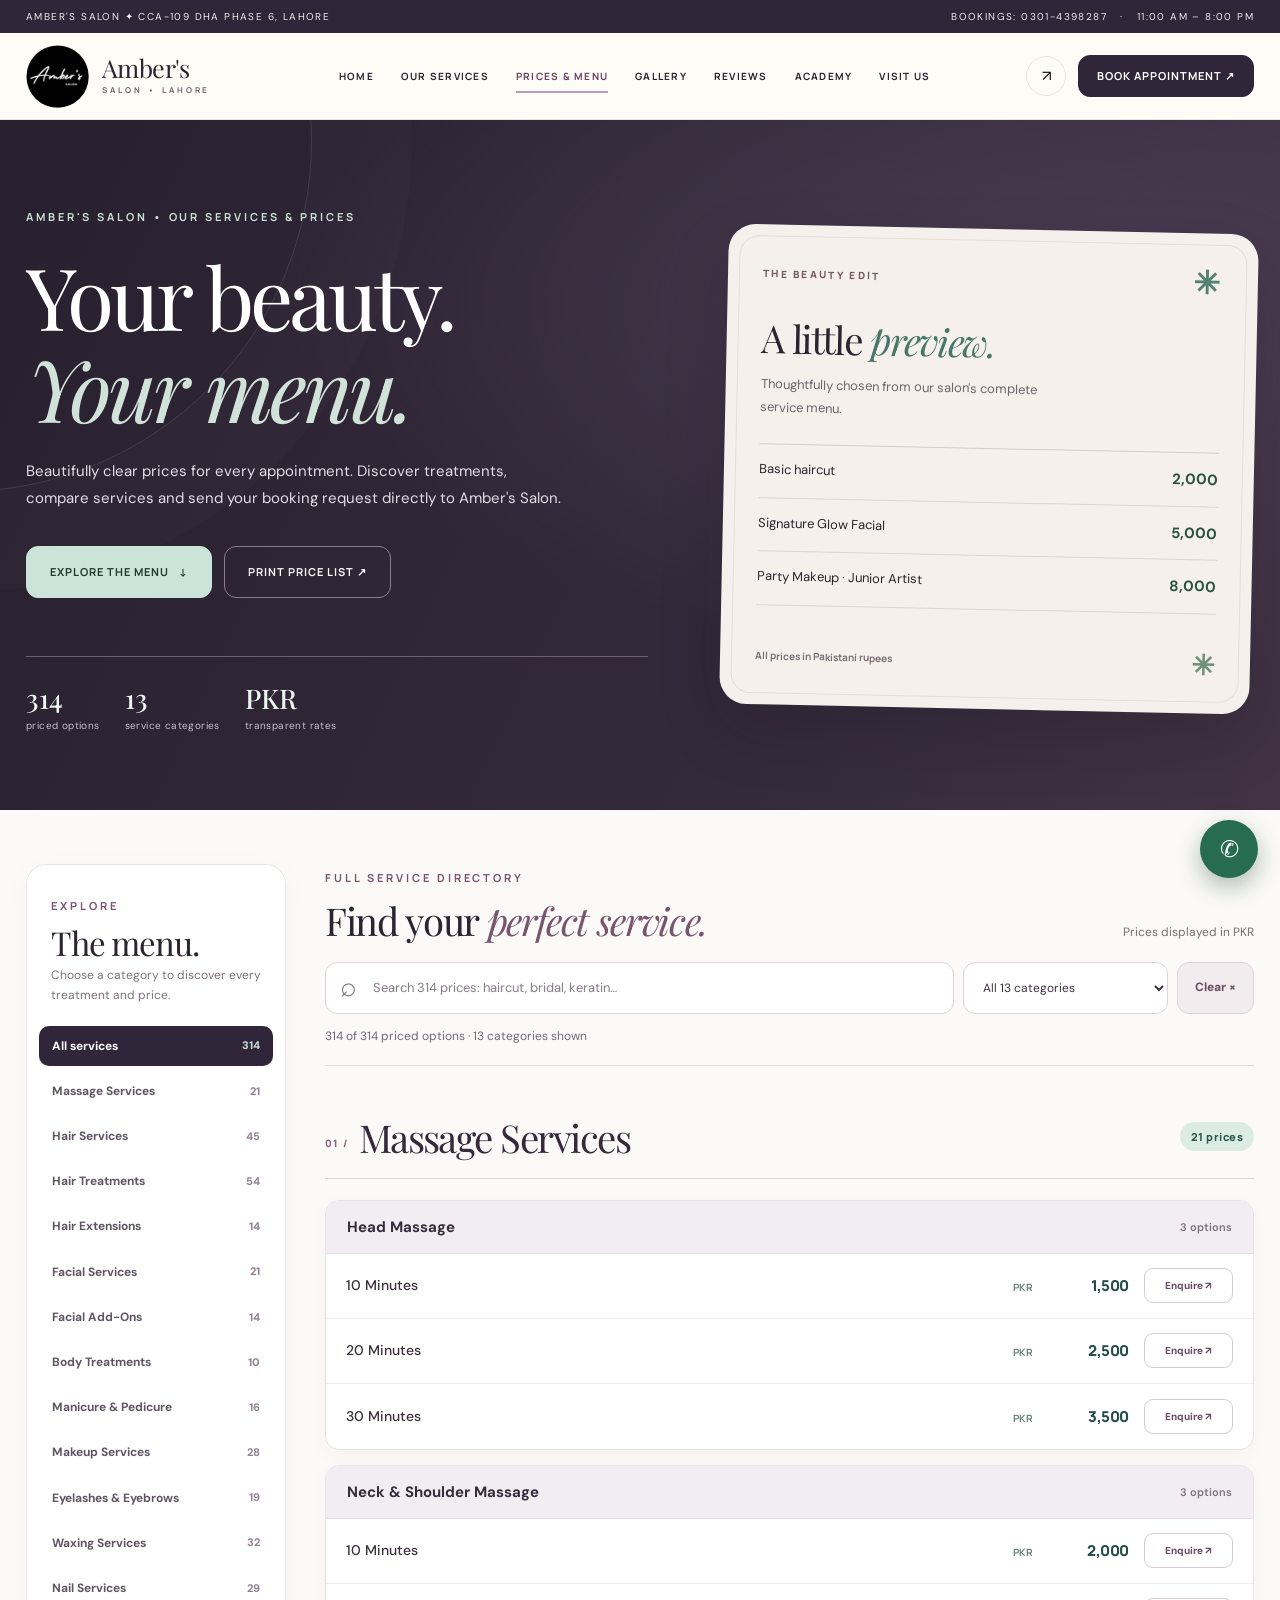
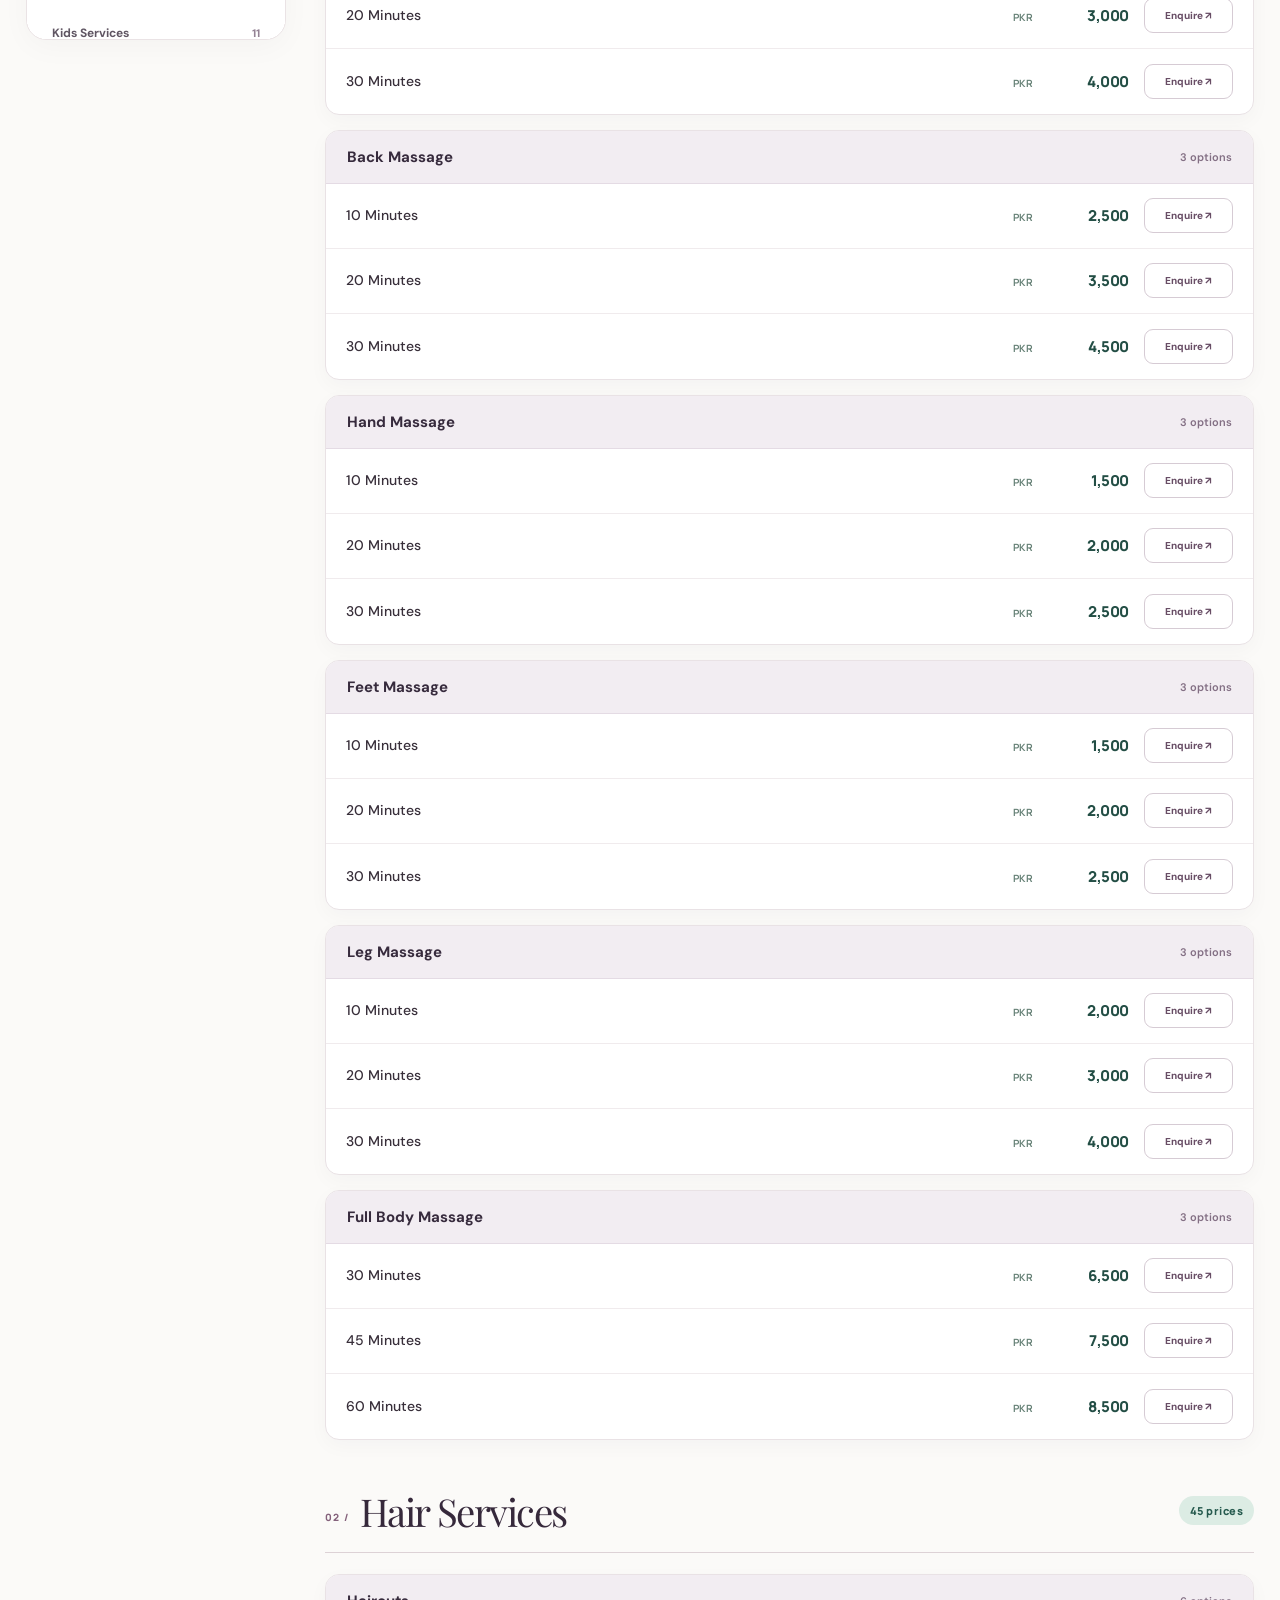
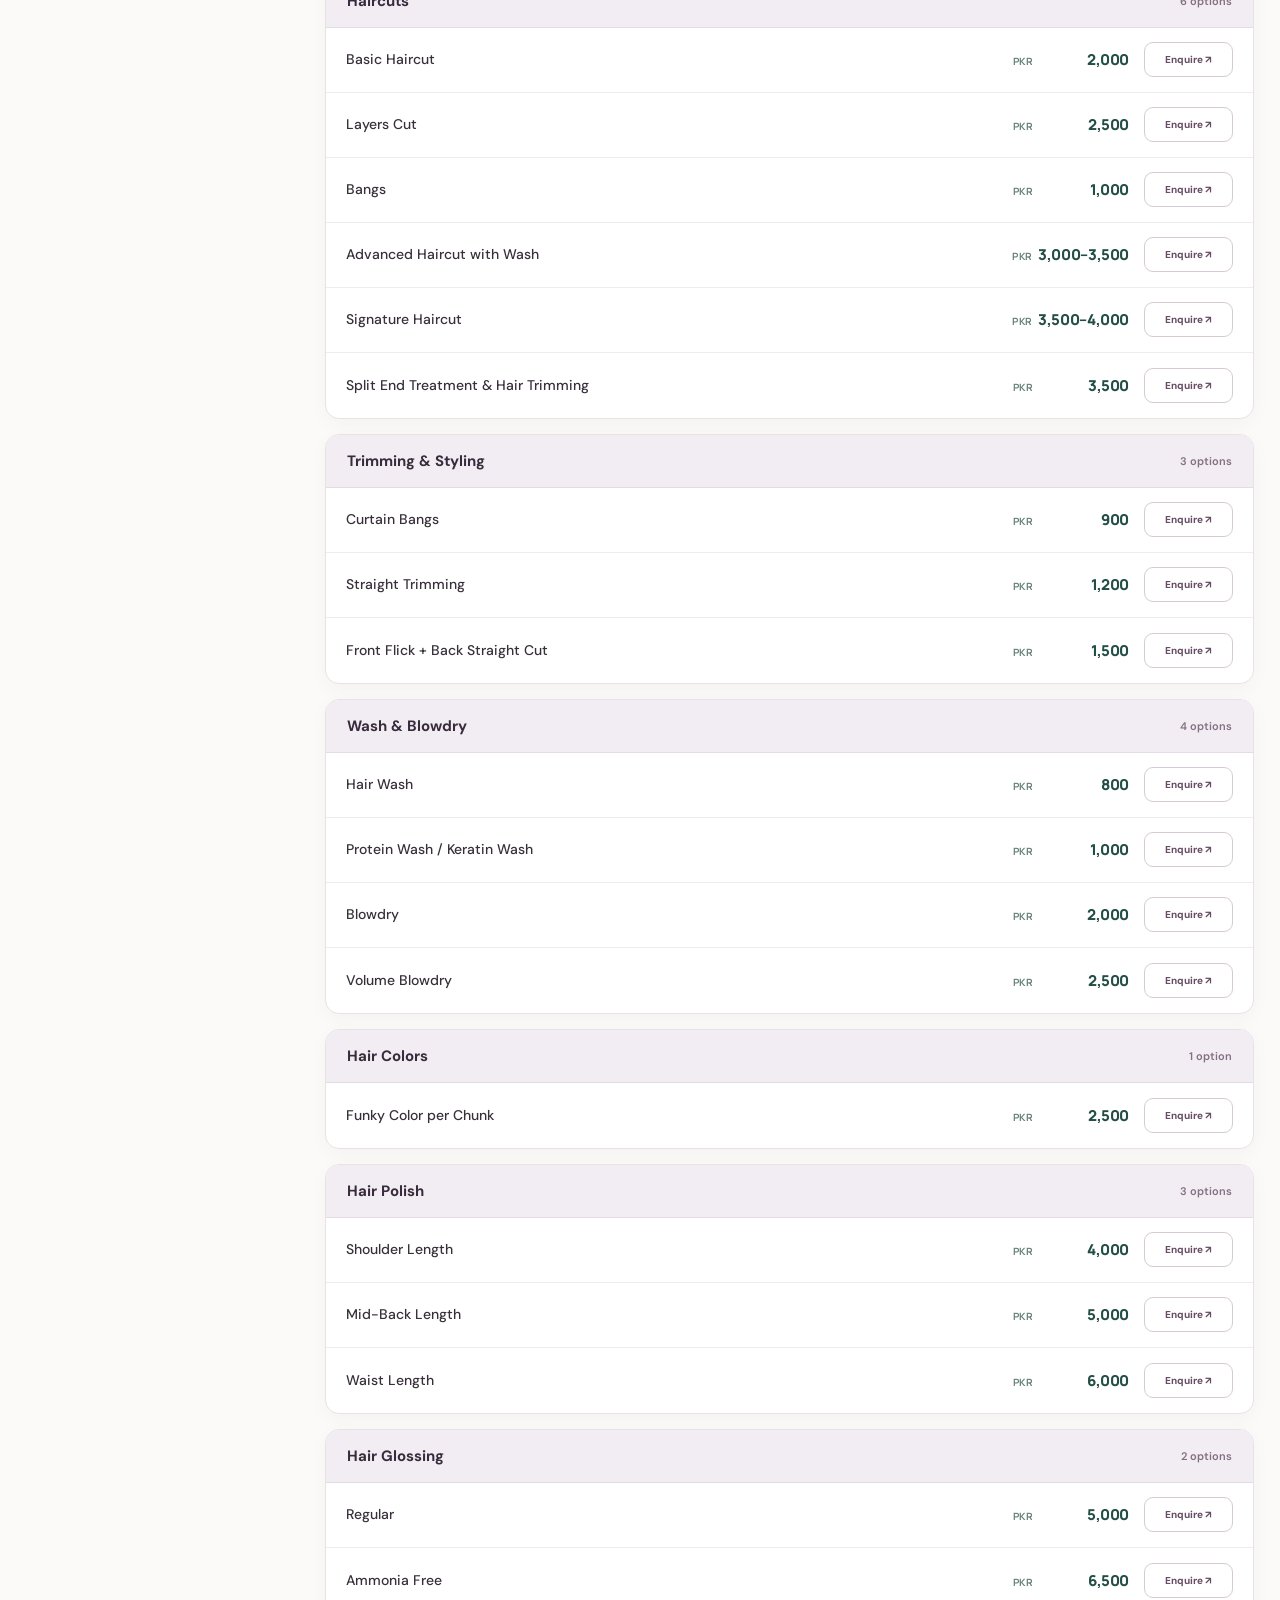
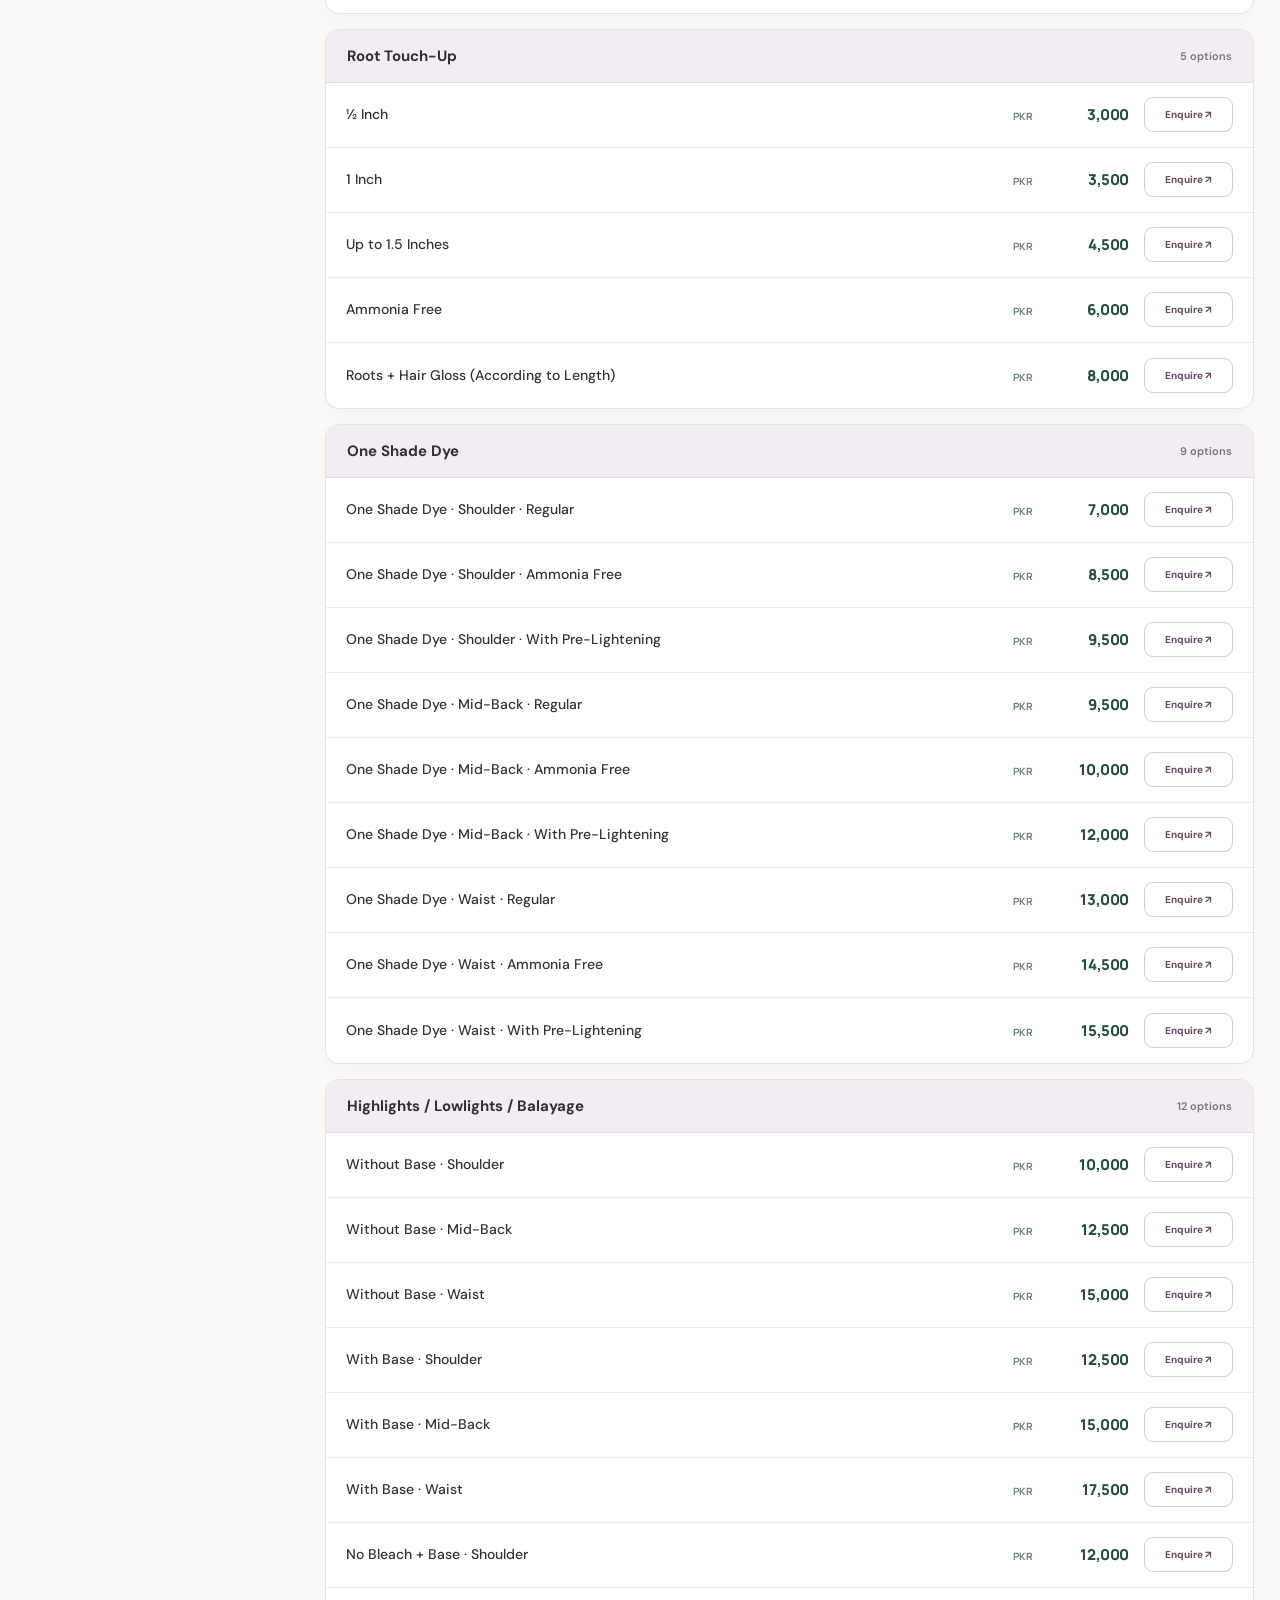
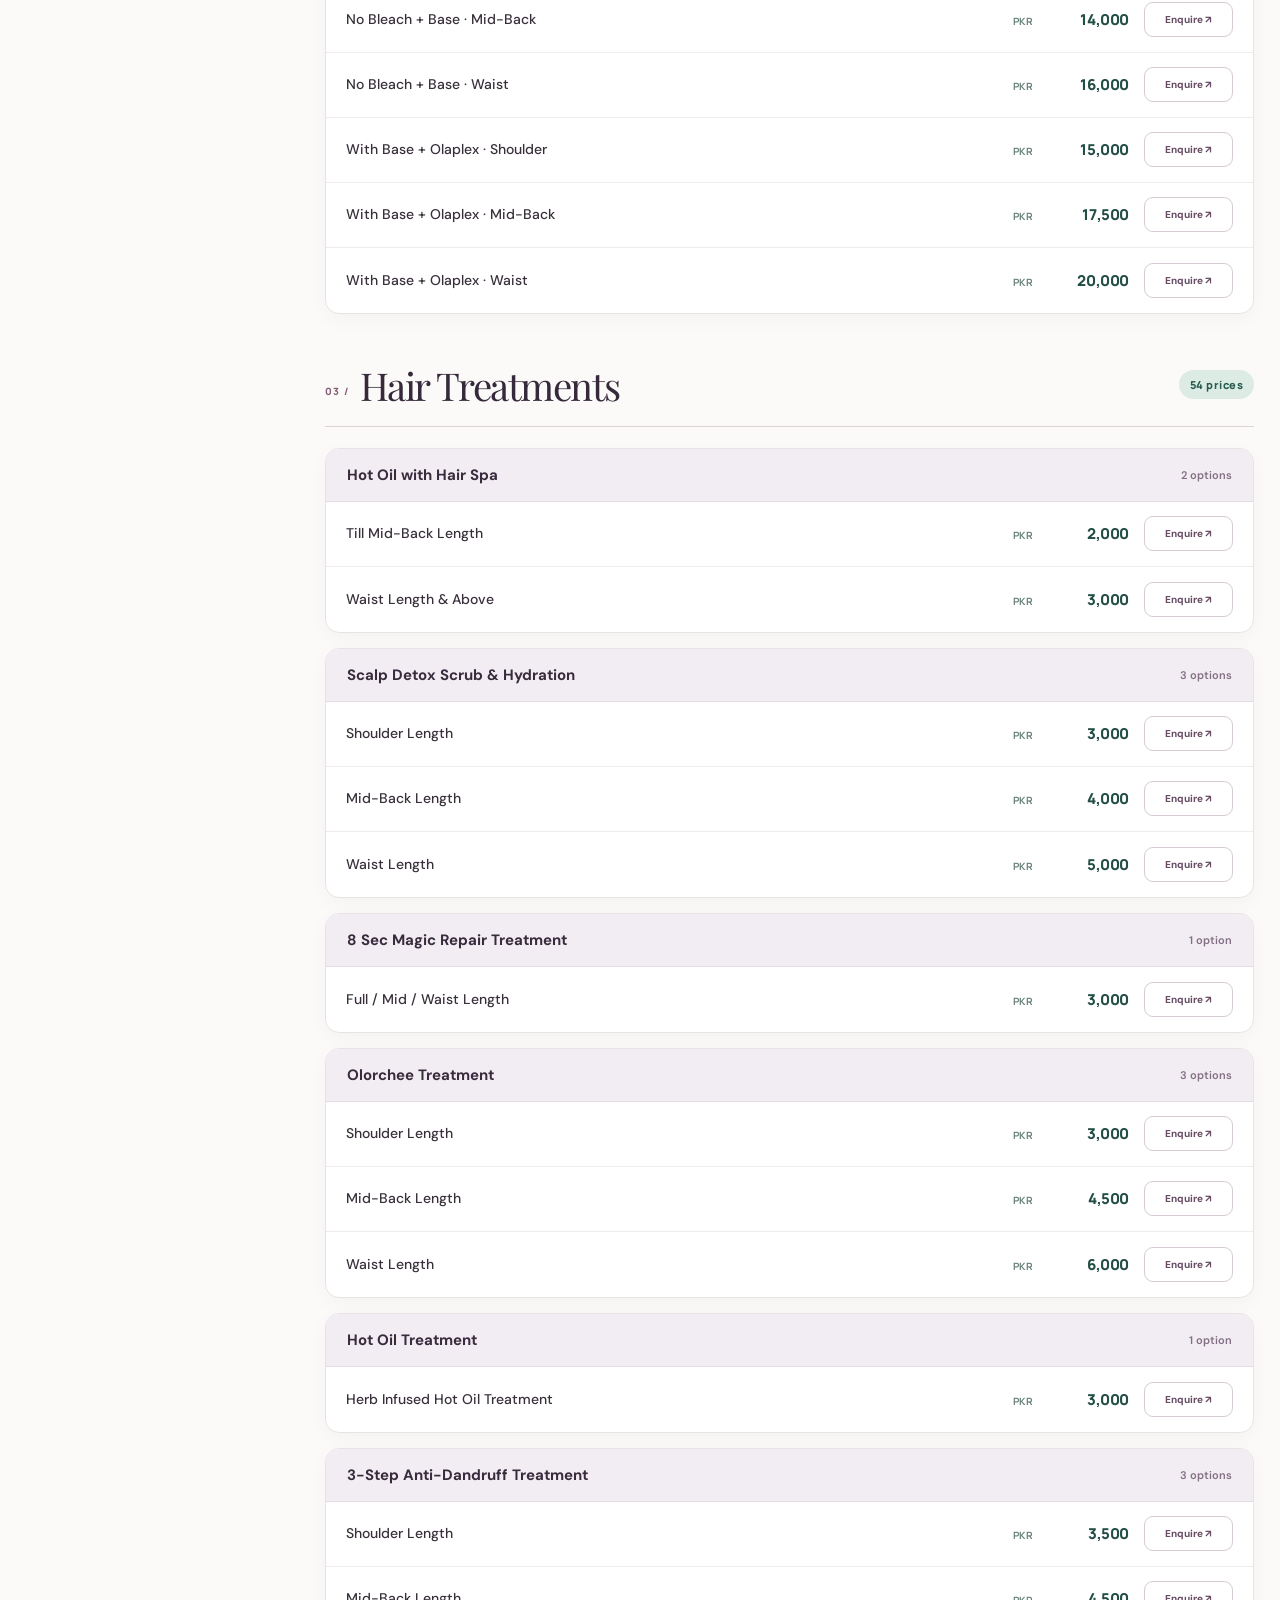
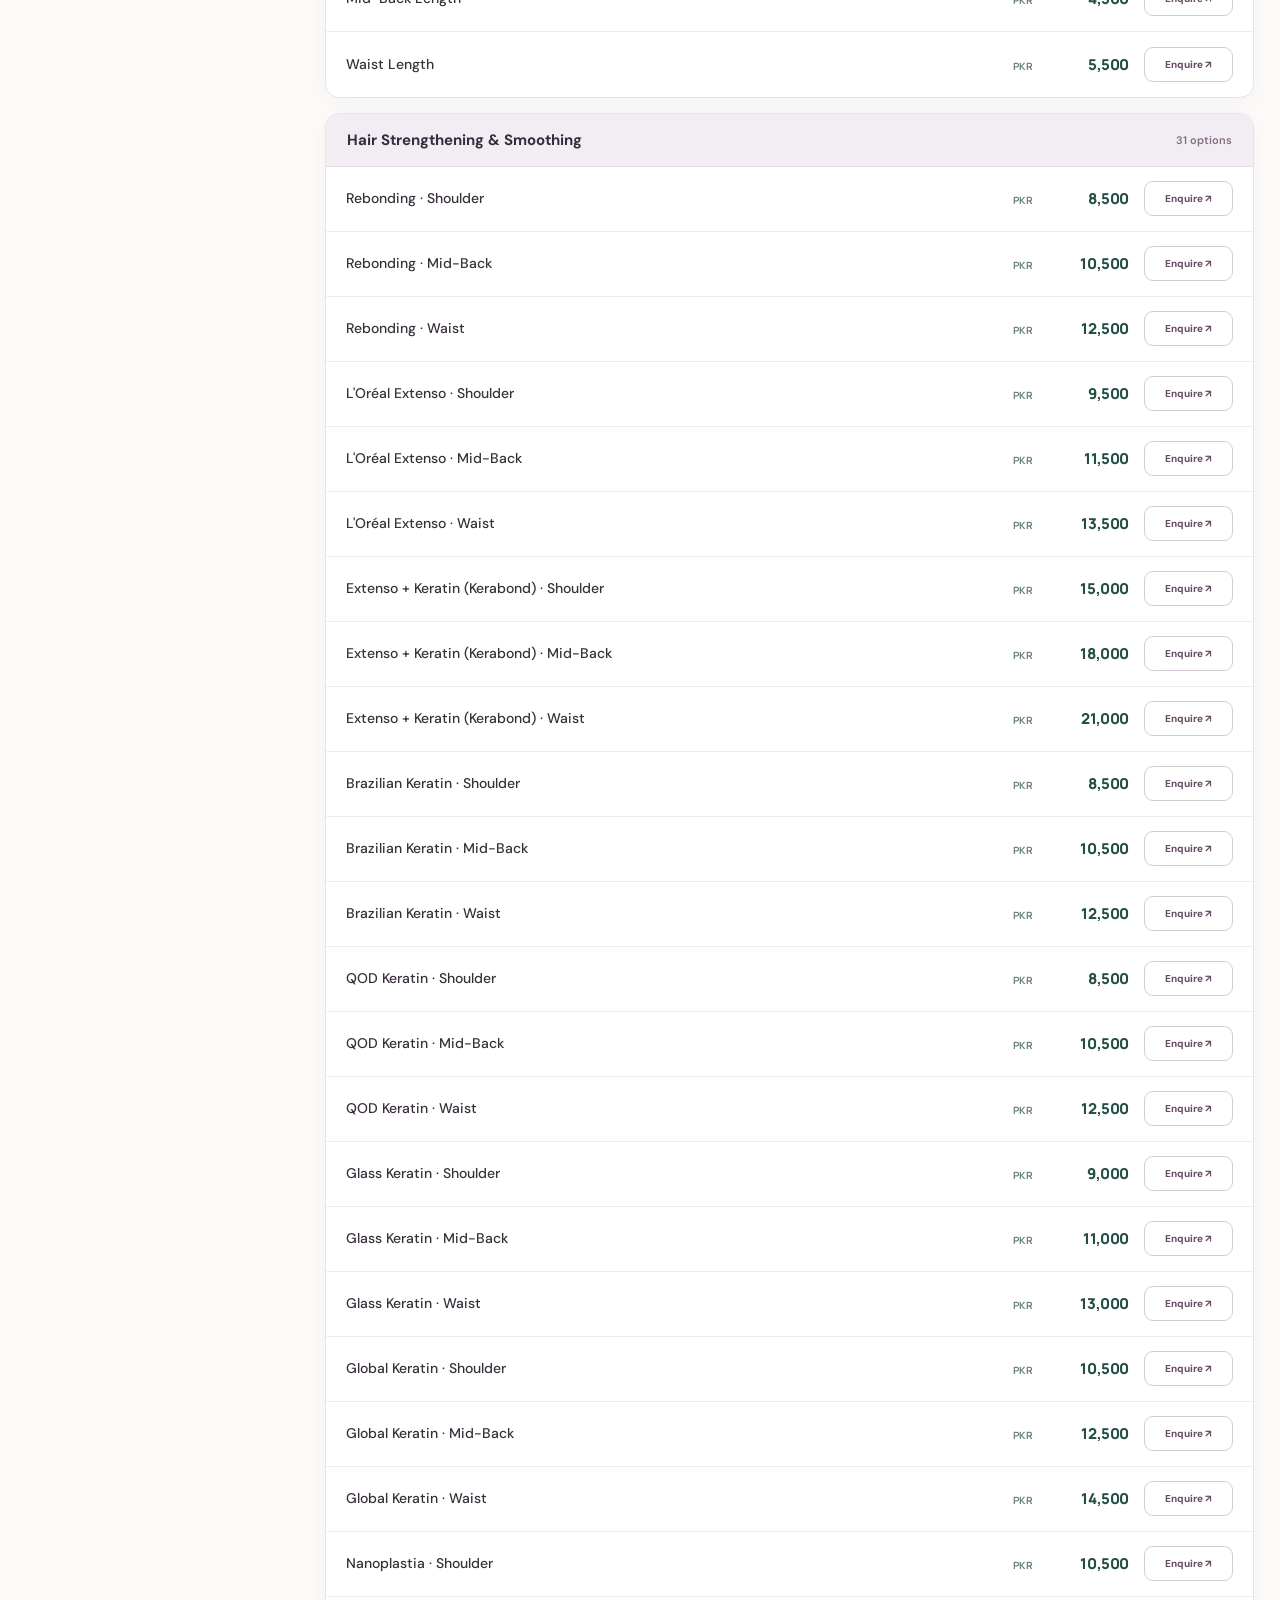
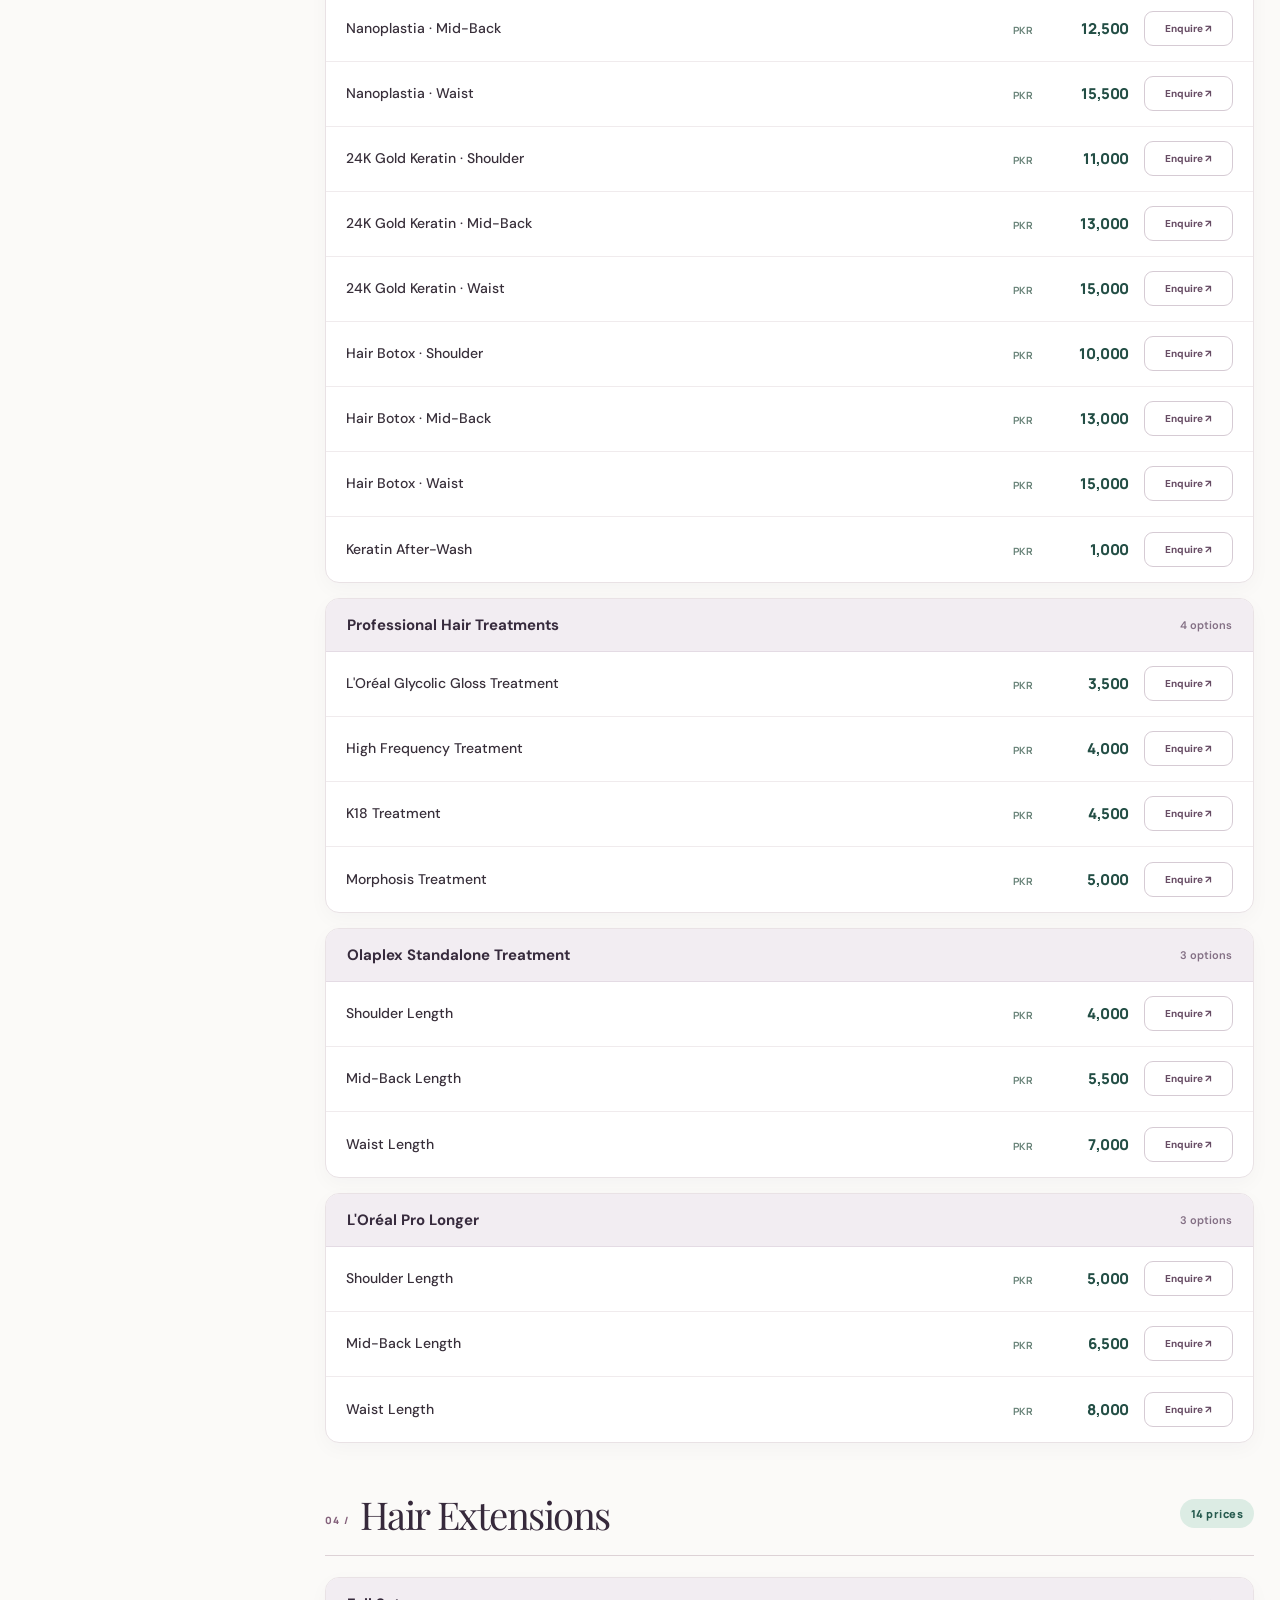
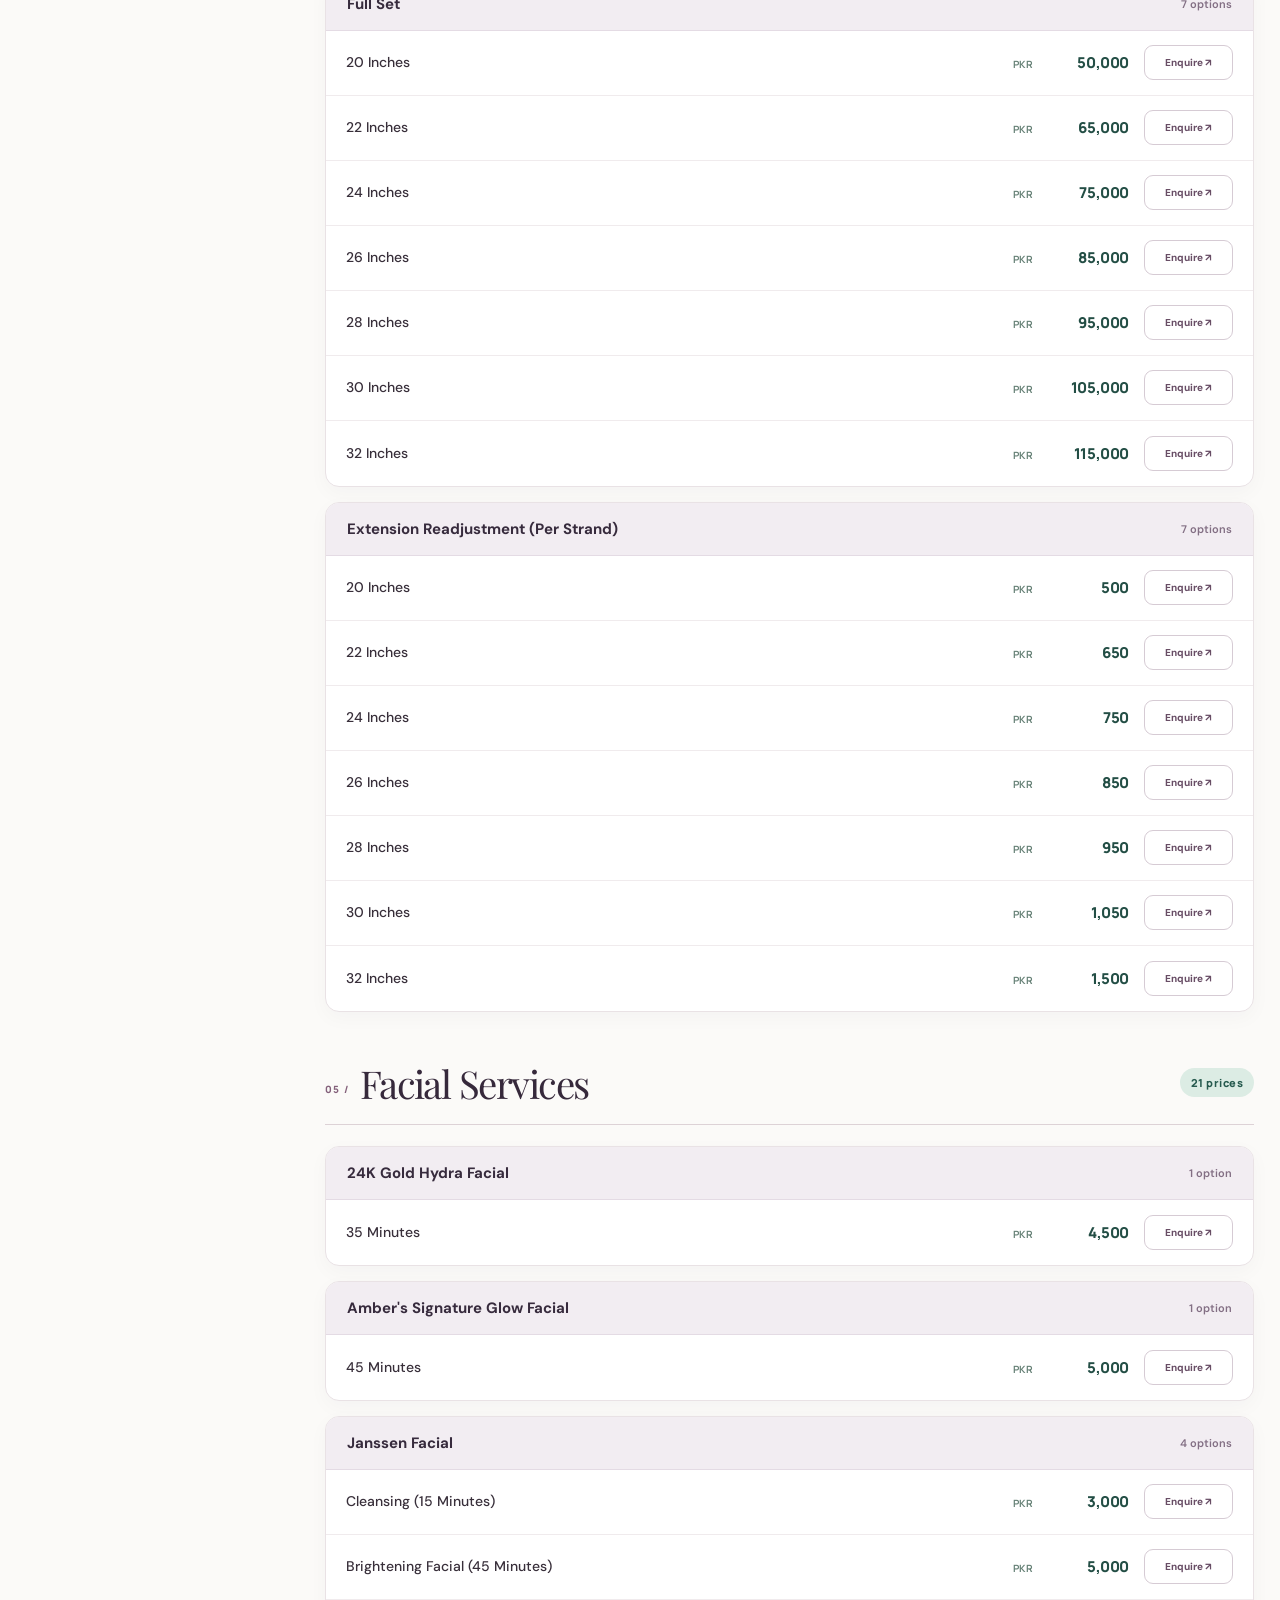
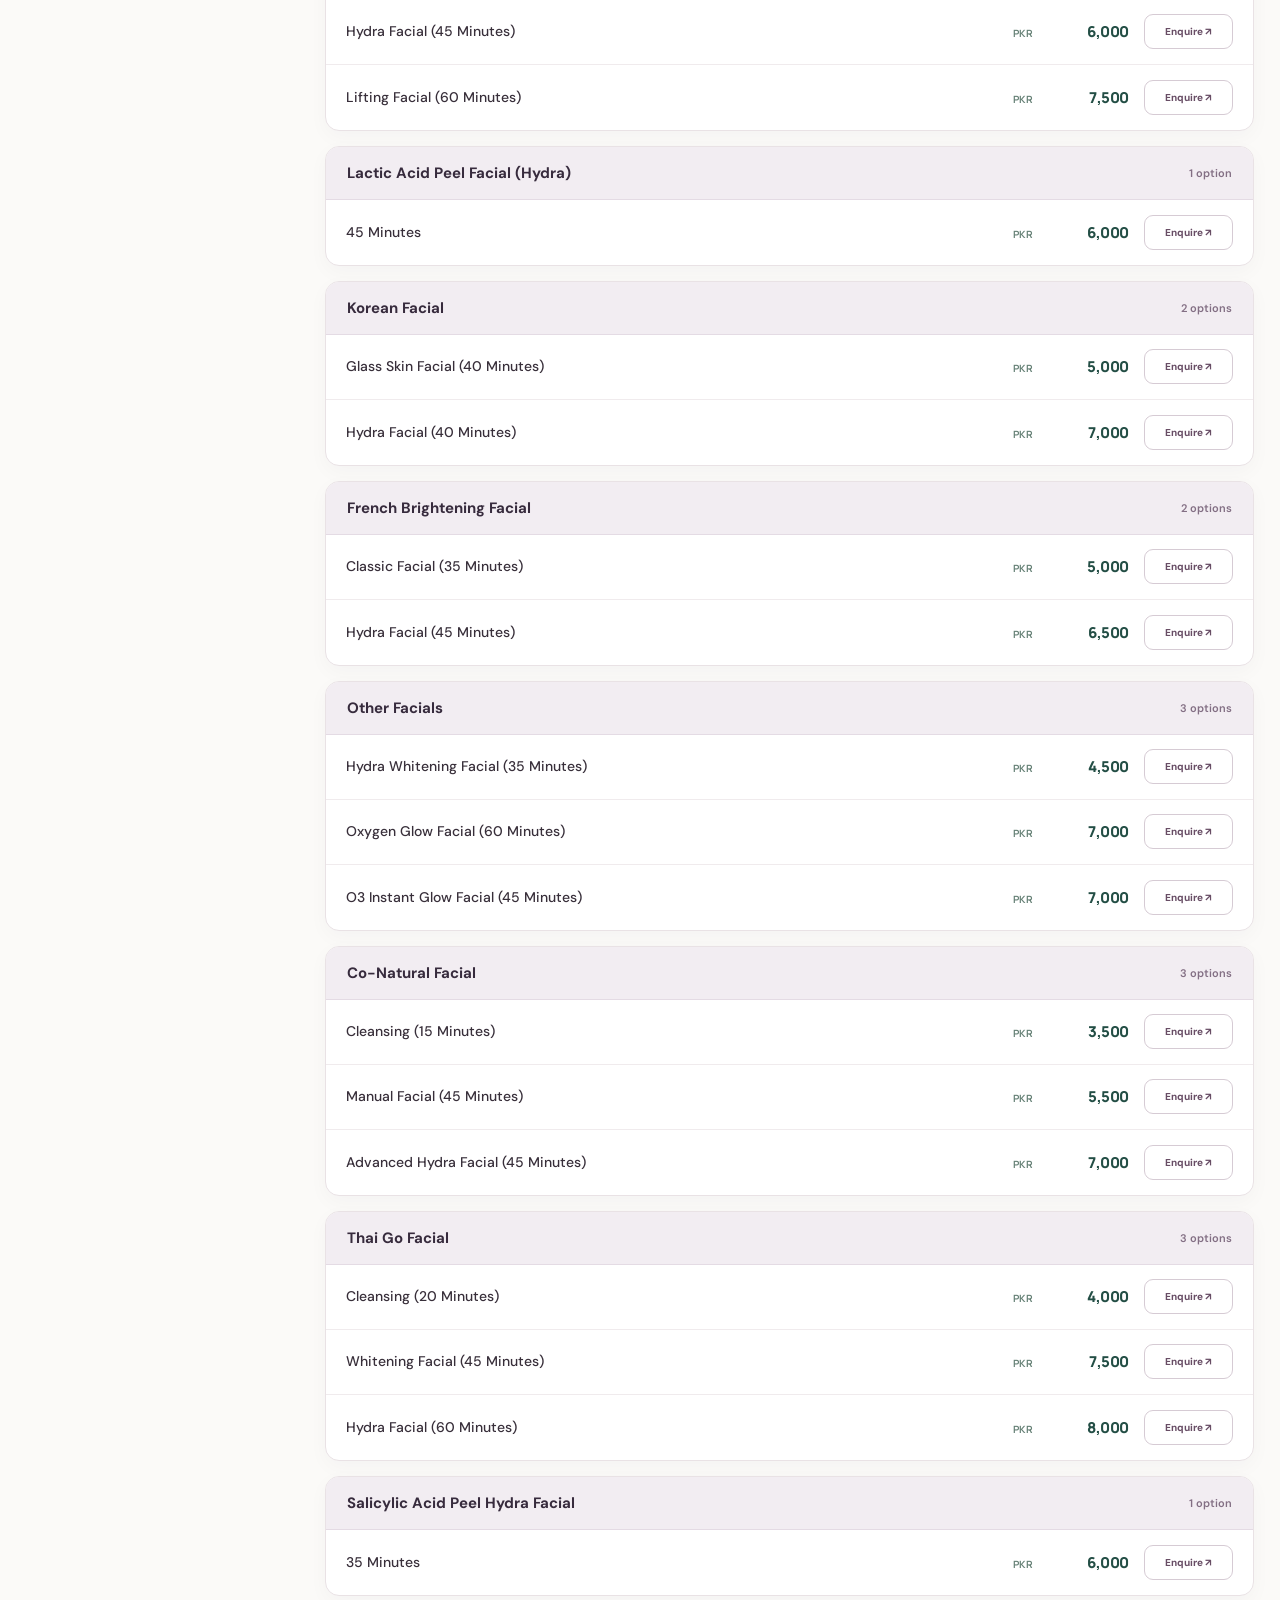
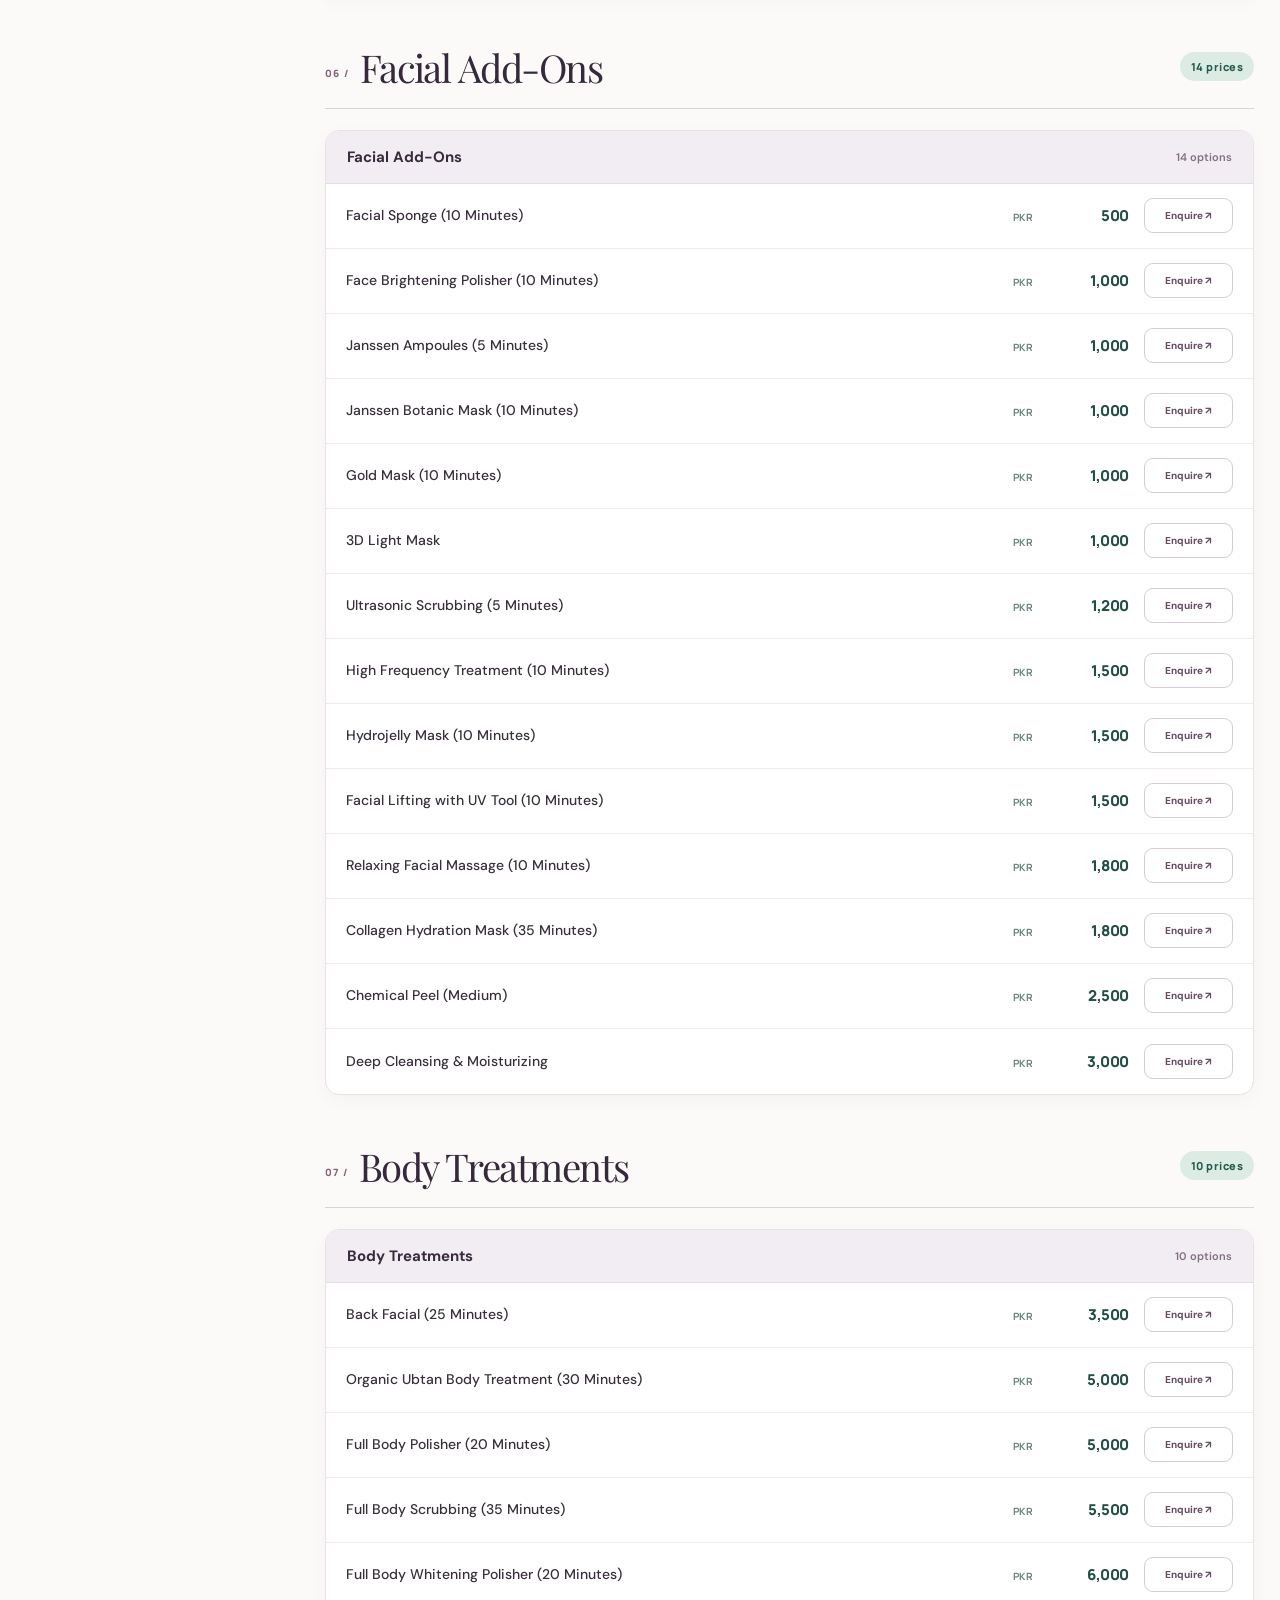
==== commit c78d3d87: "Revert "Implement bolder hero typography, arch video, below-hero live search, multi-channel booking " ====
--- a/prices.html
+++ b/prices.html
@@ -131,7 +131,7 @@
   <link rel="dns-prefetch" href="https://www.facebook.com" />
 
   <!-- Google Fonts (Optimized parallel loading) -->
-  <link href="https://fonts.googleapis.com/css2?family=DM+Sans:wght@400;500;600;700&family=Manrope:wght@400;500;600;700;800&family=Playfair+Display:ital,wght@0,400;0,500;0,600;0,700;0,800;0,900;1,400;1,500;1,600;1,700;1,800;1,900&display=swap" rel="stylesheet" />
+  <link href="https://fonts.googleapis.com/css2?family=DM+Sans:wght@400;500;600;700&family=Manrope:wght@400;500;600;700;800&family=Playfair+Display:ital,wght@0,400;0,500;0,600;1,400;1,500&display=swap" rel="stylesheet" />
 
   <!-- Stylesheets -->
   <link href="assets/styles.css" rel="stylesheet" />
@@ -260,147 +260,46 @@
       <div class="bottom"><span>© <span id="year"></span> Amber's Salon. All rights reserved.</span><span>Crafted for
           your beauty moments in Lahore.</span></div>
     </div>
-  </footer><a aria-label="Message Amber's Salon on WhatsApp" class="floatwa" href="https://wa.me/923014398287?text=Hi%20Amber%27s%20Salon%2C%20I%27d%20like%20to%20book%20an%20appointment."
-    rel="noopener noreferrer" target="_blank" title="Book on WhatsApp"><span class="floatwa-tooltip">Book on WhatsApp</span><span class="floatwa-icon" aria-hidden="true">✆</span></a>
+  </footer><a aria-label="Message Amber's Salon on WhatsApp" class="floatwa" href="https://wa.me/923014398287"
+    rel="noopener noreferrer" target="_blank" title="Book on WhatsApp">✆</a>
   <div aria-labelledby="bookingTitle" aria-modal="true" class="modal" hidden="" id="bookingModal" role="dialog">
     <div class="modal-content"><button aria-label="Close appointment form" class="modal-close" id="closeModal"
-        type="button">×</button>
-      
-      <!-- Primary Booking Form Container -->
-      <div id="bookingFormContainer">
-        <span class="eyebrow">Your beauty appointment</span>
-        <h2 id="bookingTitle">Book a visit</h2>
-        <p>Reserve your tailored beauty experience. You'll receive instant confirmations via Email &amp; WhatsApp.</p>
-        
-        <form id="bookingForm" novalidate>
-          <!-- Honeypot anti-spam field (hidden from genuine users) -->
-          <div style="position:absolute;left:-9999px;opacity:0;pointer-events:none;" aria-hidden="true">
-            <input type="text" name="website_url_hp" id="bWebsiteHp" tabindex="-1" autocomplete="off" />
-          </div>
-
-          <!-- Service Category & Specific Service (Dynamic from price data) -->
-          <div class="field">
-            <label for="bCategory">Service category <span class="req">*</span></label>
-            <select class="select" id="bCategory" name="category" required>
-              <option value="">Select category…</option>
-            </select>
-          </div>
-
-          <div class="field">
-            <label for="bService">Specific service <span class="req">*</span></label>
-            <select class="select" id="bService" name="service" required>
-              <option value="">Choose service &amp; price…</option>
-            </select>
-          </div>
-
-          <!-- Full Name -->
-          <div class="field">
-            <label for="bName">Full name <span class="req">*</span></label>
-            <input class="input" id="bName" maxlength="100" name="name" placeholder="e.g. Ayesha Khan" required autocomplete="name" />
-          </div>
-
-          <!-- Phone (Pakistan format) & Email side-by-side -->
-          <div class="modal-grid-2">
-            <div class="field">
-              <label for="bPhone">Phone / WhatsApp <span class="req">*</span></label>
-              <input class="input" id="bPhone" name="phone" type="tel" placeholder="03XX-XXXXXXX" required autocomplete="tel" />
-              <small class="field-hint">Pakistan mobile (e.g. 0301-4398287)</small>
-            </div>
-            <div class="field">
-              <label for="bEmail">Email address <span class="req">*</span></label>
-              <input class="input" id="bEmail" name="email" type="email" placeholder="name@example.com" required autocomplete="email" />
-              <small class="field-hint">Booking receipt will be sent here</small>
-            </div>
-          </div>
-
-          <!-- Preferred Date, Time & Number of People -->
-          <div class="modal-grid-3">
-            <div class="field">
-              <label for="bDate">Preferred date <span class="req">*</span></label>
-              <input class="input" id="bDate" name="date" required type="date" />
-            </div>
-            <div class="field">
-              <label for="bTime">Preferred time <span class="req">*</span></label>
-              <select class="select" id="bTime" name="time" required>
-                <option value="">Select time</option>
-                <option value="11:00 AM">11:00 AM</option>
-                <option value="12:00 PM">12:00 PM</option>
-                <option value="1:00 PM">1:00 PM</option>
-                <option value="2:00 PM">2:00 PM</option>
-                <option value="3:00 PM">3:00 PM</option>
-                <option value="4:00 PM">4:00 PM</option>
-                <option value="5:00 PM">5:00 PM</option>
-                <option value="6:00 PM">6:00 PM</option>
-                <option value="7:00 PM">7:00 PM</option>
-              </select>
-            </div>
-            <div class="field">
-              <label for="bGuests">Guests</label>
-              <select class="select" id="bGuests" name="guests">
-                <option value="1">1 Person</option>
-                <option value="2">2 People</option>
-                <option value="3">3 People</option>
-                <option value="4+">4+ Group / Bridal</option>
-              </select>
-            </div>
-          </div>
-
-          <!-- Special requests / notes -->
-          <div class="field">
-            <label for="bNote">Special requests / notes (optional)</label>
-            <textarea class="textarea" id="bNote" name="notes" maxlength="350" placeholder="Treatment preferences, allergies, or questions…"></textarea>
-          </div>
-
-          <!-- Consent Checkbox -->
-          <div class="field-checkbox">
-            <label class="checkbox-label" for="bConsent">
-              <input type="checkbox" id="bConsent" name="consent" required checked />
-              <span>I agree to receive booking updates on WhatsApp and email.</span>
-            </label>
-          </div>
-
-          <!-- Inline error alert -->
-          <div class="booking-alert" id="bookingAlert" role="alert" hidden></div>
-
-          <!-- Submit Button with loading state -->
-          <button class="btn dark booking-submit-btn" id="bSubmitBtn" type="submit">
-            <span class="btn-text">Confirm &amp; Request Appointment ↗</span>
-            <span class="btn-spinner" hidden aria-hidden="true"><span class="spinner-dot"></span> Processing booking…</span>
-          </button>
-
-          <!-- Secondary direct WhatsApp option -->
-          <div class="modal-secondary-opt">
-            <a class="linkline secondary-wa-link" href="https://wa.me/923014398287?text=Hi%20Amber%27s%20Salon%2C%20I%27d%20like%20to%20book%20an%20appointment." rel="noopener noreferrer" target="_blank" id="modalDirectWaLink">Prefer WhatsApp? Book directly on WhatsApp ↗</a>
-          </div>
-
-          <p class="micro">No payment takes place on this website. Final availability and appointment slots are confirmed directly by the salon team.</p>
-        </form>
-      </div>
-
-      <!-- Success State Container (Revealed after successful booking) -->
-      <div id="bookingSuccessContainer" class="booking-success-view" hidden>
-        <div class="success-icon-badge">✓</div>
-        <span class="eyebrow">Booking request received</span>
-        <h2 class="serif">Thank you, <span id="successName"></span>!</h2>
-        <p class="success-lead">Your appointment request has been recorded. We've sent a detailed confirmation to <strong id="successEmail"></strong> and notified our salon concierge.</p>
-        
-        <div class="success-summary-box">
-          <div class="summary-line"><span>Service:</span><strong id="successService">—</strong></div>
-          <div class="summary-line"><span>Date &amp; Time:</span><strong id="successDateTime">—</strong></div>
-          <div class="summary-line"><span>Salon Location:</span><span>CCA-109, DHA Phase 6, Lahore</span></div>
-          <div class="summary-line"><span>Salon Contact:</span><a href="tel:+923014398287">0301-4398287</a></div>
-        </div>
-
-        <div class="success-actions">
-          <a class="btn dark" id="successWaBtn" href="https://wa.me/923014398287" target="_blank" rel="noopener noreferrer">Open WhatsApp Summary ↗</a>
-          <button type="button" class="btn outline" id="successCloseBtn">Done</button>
-        </div>
-      </div>
+        type="button">×</button><span class="eyebrow">Your beauty appointment</span>
+      <h2 id="bookingTitle">Book a visit</h2>
+      <p>Complete the details below to open a pre-filled appointment request in WhatsApp. Booking is confirmed only by
+        the salon.</p>
+      <form id="bookingForm">
+        <div class="field"><label for="bService">Service</label><input class="input" id="bService" maxlength="150"
+            name="service" required="" /></div>
+        <div class="field"><label for="bName">Name</label><input class="input" id="bName" maxlength="100" name="name"
+            placeholder="Your name" required="" /></div>
+        <div style="display:grid;grid-template-columns:1fr 1fr;gap:12px">
+          <div class="field"><label for="bDate">Preferred date</label><input class="input" id="bDate" name="date"
+              required="" type="date" /></div>
+          <div class="field"><label for="bTime">Preferred time</label><select class="select" id="bTime" name="time"
+              required="">
+              <option value="">Select time</option>
+              <option>11:00 AM</option>
+              <option>12:00 PM</option>
+              <option>1:00 PM</option>
+              <option>2:00 PM</option>
+              <option>3:00 PM</option>
+              <option>4:00 PM</option>
+              <option>5:00 PM</option>
+              <option>6:00 PM</option>
+              <option>7:00 PM</option>
+            </select></div>
+        </div>
+        <div class="field"><label for="bNote">Notes (optional)</label><textarea class="textarea" id="bNote"
+            maxlength="350" placeholder="Any treatment preferences or questions..."></textarea></div><button
+          class="btn dark" type="submit">Continue to WhatsApp ↗</button>
+        <p class="micro">No payment or booking confirmation takes place on this website.</p>
+      </form>
     </div>
   </div>
   <div class="share-note" hidden="" id="shareToast" role="status"></div>
+  <script defer="" src="assets/site.js"></script>
   <script defer="" src="assets/prices-data.js"></script>
-  <script defer="" src="assets/site.js"></script>
   <script defer="" src="assets/prices.js"></script>
 </body>
 
--- a/assets/refined.css
+++ b/assets/refined.css
@@ -265,704 +265,3 @@
   .category-filter-list{width:100%;max-width:100%;min-width:0;overflow-x:auto;overscroll-behavior-x:contain}
   .catalog-tools,.catalog-topline,.catalog-tools .bar,.catalog-search-wrap,#catalog{min-width:0;max-width:100%}
 }
-
-
-/* ==========================================================================
-   TASK 1 — Bolder Hero Typography & Mobile Optimization
-   ========================================================================== */
-.hero h1.serif {
-  font-family: 'Playfair Display', Georgia, serif;
-  font-weight: 800;
-  font-size: clamp(44px, 6.8vw, 102px);
-  line-height: 1.08;
-  letter-spacing: -0.035em;
-  color: var(--ink);
-  margin: 18px 0 24px;
-  max-width: 680px;
-  overflow-wrap: break-word;
-  word-break: normal;
-}
-
-.hero h1.serif em {
-  font-style: italic;
-  font-weight: 700;
-  color: #8c5874;
-}
-
-.hero p {
-  font-family: 'DM Sans', sans-serif;
-  font-weight: 500;
-  font-size: clamp(14.5px, 1.2vw, 16px);
-  line-height: 1.85;
-  color: #4b3e48;
-  max-width: 490px;
-}
-
-@media (max-width: 760px) {
-  .hero h1.serif {
-    font-size: clamp(42px, 11.5vw, 70px);
-    line-height: 1.1;
-    margin: 16px 0 18px;
-  }
-  .hero p {
-    font-size: 14.5px;
-    line-height: 1.75;
-  }
-}
-
-@media (max-width: 430px) {
-  .hero h1.serif {
-    font-size: clamp(38px, 10.5vw, 52px);
-    line-height: 1.12;
-  }
-}
-
-/* ==========================================================================
-   TASK 2 — Hero Arch Video with Graceful Fallback
-   ========================================================================== */
-.hero-arch-video {
-  width: 100%;
-  height: 100%;
-  object-fit: cover;
-  display: block;
-  filter: saturate(0.72) sepia(0.06);
-  transition: transform 0.8s ease;
-  pointer-events: none;
-}
-
-.arch-photo:hover .hero-arch-video {
-  transform: scale(1.05);
-}
-
-.hero-arch-video.video-fallback {
-  display: none;
-}
-
-.hero-arch-fallback {
-  width: 100%;
-  height: 100%;
-  object-fit: cover;
-}
-
-@media (prefers-reduced-motion: reduce) {
-  .hero-arch-video {
-    display: none !important;
-  }
-  .hero-arch-fallback {
-    display: block !important;
-  }
-}
-
-/* ==========================================================================
-   TASK 3 — Below-Hero Live Service & Price Search Bar
-   ========================================================================== */
-.hero-search-section {
-  padding: 30px 0 34px;
-  background: linear-gradient(180deg, #f7f0f0 0%, #fffcf9 100%);
-  position: relative;
-  z-index: 25;
-}
-
-.hero-search-card {
-  max-width: 820px;
-  margin-inline: auto;
-  position: relative;
-}
-
-.hero-search-input-shell {
-  display: flex;
-  align-items: center;
-  background: #ffffff;
-  border: 1.5px solid #dfd1d9;
-  border-radius: 50px;
-  padding: 7px 10px 7px 22px;
-  box-shadow: 0 12px 32px rgba(48, 37, 57, 0.08);
-  transition: border-color 0.25s ease, box-shadow 0.25s ease;
-  position: relative;
-}
-
-.hero-search-input-shell:focus-within {
-  border-color: #8c5874;
-  box-shadow: 0 14px 40px rgba(48, 37, 57, 0.14), 0 0 0 3.5px rgba(140, 88, 116, 0.18);
-}
-
-.hero-search-icon {
-  font-size: 21px;
-  color: #79546d;
-  margin-right: 12px;
-  flex-shrink: 0;
-  line-height: 1;
-}
-
-.hero-search-input {
-  flex: 1;
-  border: none;
-  background: transparent;
-  font-family: 'DM Sans', sans-serif;
-  font-size: 15px;
-  color: var(--ink);
-  outline: none;
-  min-width: 0;
-  padding: 6px 0;
-}
-
-.hero-search-input::placeholder {
-  color: #8c828d;
-  font-size: 14px;
-}
-
-.hero-search-clear {
-  border: none;
-  background: #ede3e8;
-  color: #6c5264;
-  width: 28px;
-  height: 28px;
-  border-radius: 50%;
-  font-size: 17px;
-  display: grid;
-  place-items: center;
-  cursor: pointer;
-  margin-right: 10px;
-  line-height: 1;
-  transition: background 0.2s ease, transform 0.2s ease;
-}
-
-.hero-search-clear:hover {
-  background: #d8c3cf;
-  transform: scale(1.08);
-}
-
-.hero-search-browse-btn {
-  background: var(--plum);
-  color: #ffffff;
-  padding: 11px 20px;
-  border-radius: 30px;
-  font: 700 12px/1 'Manrope', sans-serif;
-  letter-spacing: 0.05em;
-  text-decoration: none;
-  white-space: nowrap;
-  transition: background 0.2s ease, transform 0.2s ease;
-}
-
-.hero-search-browse-btn:hover {
-  background: #4d3753;
-  transform: translateY(-1px);
-}
-
-/* Quick tags below search bar */
-.hero-search-quick-tags {
-  display: flex;
-  align-items: center;
-  gap: 8px;
-  flex-wrap: wrap;
-  margin-top: 14px;
-  padding-left: 14px;
-}
-
-.hero-search-quick-tags .quick-label {
-  font: 700 11px/1 'Manrope', sans-serif;
-  letter-spacing: 0.06em;
-  text-transform: uppercase;
-  color: #857582;
-  margin-right: 4px;
-}
-
-.quick-tag {
-  background: #ffffff;
-  border: 1px solid #e2d6dd;
-  border-radius: 20px;
-  padding: 6px 13px;
-  font: 500 12px 'DM Sans', sans-serif;
-  color: #5d4a5b;
-  cursor: pointer;
-  transition: all 0.2s ease;
-}
-
-.quick-tag:hover {
-  background: #f7eef3;
-  border-color: #8c5874;
-  color: #8c5874;
-  transform: translateY(-1px);
-}
-
-/* Search Results Dropdown */
-.hero-search-results {
-  position: absolute;
-  top: calc(100% - 32px);
-  left: 0;
-  right: 0;
-  background: #ffffff;
-  border: 1.5px solid #ded0d8;
-  border-radius: 20px;
-  box-shadow: 0 24px 60px rgba(43, 35, 48, 0.2);
-  z-index: 50;
-  max-height: 440px;
-  overflow-y: auto;
-  overscroll-behavior: contain;
-  padding: 12px;
-}
-
-.hero-search-list-head {
-  display: flex;
-  justify-content: space-between;
-  align-items: center;
-  padding: 8px 12px 10px;
-  border-bottom: 1px solid #f0e6eb;
-  font: 700 11px/1.2 'Manrope', sans-serif;
-  letter-spacing: 0.05em;
-  color: #8a7b87;
-  text-transform: uppercase;
-}
-
-.hero-search-list-head .view-all-link {
-  color: #8c5874;
-  text-decoration: none;
-}
-
-.hero-search-list-head .view-all-link:hover {
-  text-decoration: underline;
-}
-
-.hero-search-item {
-  display: flex;
-  align-items: center;
-  justify-content: space-between;
-  padding: 13px 15px;
-  border-radius: 12px;
-  text-decoration: none;
-  color: inherit;
-  transition: background 0.18s ease;
-  border-bottom: 1px solid #f7eff3;
-}
-
-.hero-search-item:last-child {
-  border-bottom: none;
-}
-
-.hero-search-item:hover,
-.hero-search-item.is-focused {
-  background: #f8eff4;
-}
-
-.item-meta {
-  flex: 1;
-  min-width: 0;
-  padding-right: 16px;
-}
-
-.item-category {
-  display: inline-block;
-  font: 700 10px/1 'Manrope', sans-serif;
-  letter-spacing: 0.12em;
-  text-transform: uppercase;
-  color: #8c5874;
-  margin-bottom: 4px;
-}
-
-.item-title {
-  font: 600 14.5px/1.35 'DM Sans', sans-serif;
-  color: var(--ink);
-  margin: 0;
-}
-
-.hero-search-mark {
-  background: #f5dfec;
-  color: #5c2c48;
-  padding: 1px 4px;
-  border-radius: 4px;
-  font-weight: 700;
-}
-
-.item-note {
-  font-size: 12px;
-  color: #7d737e;
-  margin: 3px 0 0;
-}
-
-.item-price-col {
-  display: flex;
-  align-items: center;
-  gap: 12px;
-  flex-shrink: 0;
-}
-
-.item-price {
-  font-family: 'Manrope', sans-serif;
-  font-size: 13px;
-  color: #302539;
-  text-align: right;
-}
-
-.item-price small {
-  display: block;
-  font-size: 9px;
-  letter-spacing: 0.1em;
-  font-weight: 800;
-  color: #8a6c81;
-}
-
-.item-price strong {
-  font-size: 18px;
-  font-weight: 700;
-  letter-spacing: -0.02em;
-}
-
-.item-arrow {
-  width: 32px;
-  height: 32px;
-  border-radius: 50%;
-  background: #f0e6ed;
-  color: #4a3447;
-  display: grid;
-  place-items: center;
-  font-size: 15px;
-  transition: transform 0.2s ease, background 0.2s ease;
-}
-
-.hero-search-item:hover .item-arrow,
-.hero-search-item.is-focused .item-arrow {
-  background: #8c5874;
-  color: #ffffff;
-  transform: translateX(2px) translateY(-2px);
-}
-
-/* Empty Search State */
-.hero-search-empty {
-  padding: 32px 20px;
-  text-align: center;
-}
-
-.empty-icon {
-  font-size: 32px;
-  color: #8c5874;
-  display: block;
-  margin-bottom: 10px;
-}
-
-.empty-text h4 {
-  font: 400 22px 'Playfair Display', serif;
-  color: var(--ink);
-  margin: 0 0 6px;
-}
-
-.empty-text p {
-  font-size: 13px;
-  color: #796e78;
-  max-width: 440px;
-  margin: 0 auto 20px;
-}
-
-.empty-actions {
-  display: flex;
-  justify-content: center;
-  gap: 12px;
-  flex-wrap: wrap;
-}
-
-@media (max-width: 680px) {
-  .hero-search-input-shell {
-    padding: 6px 8px 6px 16px;
-  }
-  .hero-search-input {
-    font-size: 13.5px;
-  }
-  .hero-search-browse-btn {
-    padding: 9px 14px;
-    font-size: 11px;
-  }
-  .hero-search-quick-tags {
-    padding-left: 6px;
-    gap: 6px;
-  }
-  .quick-tag {
-    padding: 5px 10px;
-    font-size: 11px;
-  }
-}
-
-/* ==========================================================================
-   TASK 4 — Upgraded Booking Modal & Multi-Channel Styles
-   ========================================================================== */
-.modal-grid-2 {
-  display: grid;
-  grid-template-columns: 1fr 1fr;
-  gap: 12px;
-}
-
-.modal-grid-3 {
-  display: grid;
-  grid-template-columns: 1.1fr 1.1fr 0.8fr;
-  gap: 12px;
-}
-
-.field label .req {
-  color: #b54964;
-  font-weight: 700;
-}
-
-.field-hint {
-  display: block;
-  font-size: 11px;
-  color: #8a7a85;
-  margin-top: 4px;
-}
-
-.field-checkbox {
-  margin: 16px 0 18px;
-}
-
-.checkbox-label {
-  display: flex;
-  align-items: flex-start;
-  gap: 10px;
-  font-size: 12px;
-  line-height: 1.45;
-  color: #5c4d59;
-  cursor: pointer;
-}
-
-.checkbox-label input[type="checkbox"] {
-  width: 17px;
-  height: 17px;
-  accent-color: var(--plum);
-  margin-top: 2px;
-  cursor: pointer;
-}
-
-.booking-alert {
-  padding: 12px 16px;
-  background: #fbf0f2;
-  border: 1px solid #eecad1;
-  border-radius: 8px;
-  color: #842e43;
-  font-size: 12.5px;
-  margin-bottom: 16px;
-  line-height: 1.45;
-}
-
-.booking-submit-btn {
-  width: 100%;
-  min-height: 48px;
-  display: flex;
-  align-items: center;
-  justify-content: center;
-}
-
-.btn-spinner {
-  display: inline-flex;
-  align-items: center;
-  gap: 8px;
-}
-
-.spinner-dot {
-  width: 14px;
-  height: 14px;
-  border: 2px solid rgba(255, 255, 255, 0.4);
-  border-top-color: #ffffff;
-  border-radius: 50%;
-  animation: spin 0.7s linear infinite;
-  display: inline-block;
-}
-
-@keyframes spin {
-  to { transform: rotate(360deg); }
-}
-
-.modal-secondary-opt {
-  text-align: center;
-  margin-top: 14px;
-}
-
-.secondary-wa-link {
-  font-size: 12px;
-  color: #276b50;
-  text-decoration: underline;
-  text-underline-offset: 3px;
-}
-
-.secondary-wa-link:hover {
-  color: #1b503a;
-}
-
-/* Success View */
-.booking-success-view {
-  text-align: center;
-  padding: 16px 6px;
-}
-
-.success-icon-badge {
-  width: 58px;
-  height: 58px;
-  border-radius: 50%;
-  background: #285e54;
-  color: #ffffff;
-  display: grid;
-  place-items: center;
-  font-size: 28px;
-  font-weight: 700;
-  margin: 0 auto 16px;
-  box-shadow: 0 10px 24px rgba(40, 94, 84, 0.28);
-}
-
-.booking-success-view h2 {
-  font-size: clamp(30px, 3.5vw, 40px);
-  margin: 8px 0 10px;
-}
-
-.success-lead {
-  font-size: 14px;
-  line-height: 1.6;
-  color: #635761;
-  max-width: 420px;
-  margin: 0 auto 20px;
-}
-
-.success-summary-box {
-  background: #f7f0f4;
-  border: 1px solid #e8dae2;
-  border-radius: 14px;
-  padding: 18px 20px;
-  margin-bottom: 24px;
-  text-align: left;
-}
-
-.summary-line {
-  display: flex;
-  justify-content: space-between;
-  align-items: center;
-  font-size: 13px;
-  padding: 6px 0;
-  border-bottom: 1px solid #ebdbe4;
-}
-
-.summary-line:last-child {
-  border-bottom: none;
-}
-
-.summary-line span {
-  color: #796874;
-}
-
-.summary-line strong {
-  color: var(--ink);
-}
-
-.success-actions {
-  display: flex;
-  gap: 10px;
-  justify-content: center;
-}
-
-@media (max-width: 560px) {
-  .modal-grid-2,
-  .modal-grid-3 {
-    grid-template-columns: 1fr;
-    gap: 8px;
-  }
-  .success-actions {
-    flex-direction: column;
-  }
-}
-
-/* ==========================================================================
-   TASK 5 — Floating WhatsApp Button Pulse & Desktop Hover Tooltip
-   ========================================================================== */
-.floatwa {
-  position: fixed;
-  bottom: 24px;
-  right: 24px;
-  z-index: 85;
-  background: #25d366;
-  color: #ffffff;
-  border-radius: 50%;
-  width: 58px;
-  height: 58px;
-  display: grid;
-  place-items: center;
-  font-size: 25px;
-  text-decoration: none;
-  box-shadow: 0 8px 24px rgba(37, 211, 102, 0.38);
-  animation: waPulse 2.8s infinite;
-  transition: transform 0.22s ease, background 0.22s ease;
-}
-
-.floatwa:hover {
-  background: #1ebc59;
-  transform: scale(1.08);
-  animation: none;
-}
-
-.floatwa-icon {
-  line-height: 1;
-}
-
-.floatwa-tooltip {
-  position: absolute;
-  right: calc(100% + 14px);
-  top: 50%;
-  transform: translateY(-50%);
-  background: #302539;
-  color: #ffffff;
-  padding: 7px 14px;
-  border-radius: 20px;
-  font: 700 11px/1 'Manrope', sans-serif;
-  letter-spacing: 0.05em;
-  white-space: nowrap;
-  pointer-events: none;
-  opacity: 0;
-  visibility: hidden;
-  transition: opacity 0.2s ease, transform 0.2s ease;
-  box-shadow: 0 6px 18px rgba(0, 0, 0, 0.2);
-  border: 1px solid rgba(181, 139, 100, 0.35);
-}
-
-.floatwa-tooltip::after {
-  content: '';
-  position: absolute;
-  left: 100%;
-  top: 50%;
-  transform: translateY(-50%);
-  border-width: 5px;
-  border-style: solid;
-  border-color: transparent transparent transparent #302539;
-}
-
-@media (hover: hover) and (pointer: fine) {
-  .floatwa:hover .floatwa-tooltip {
-    opacity: 1;
-    visibility: visible;
-    transform: translateY(-50%) translateX(-3px);
-  }
-}
-
-@keyframes waPulse {
-  0% {
-    box-shadow: 0 0 0 0 rgba(37, 211, 102, 0.55), 0 8px 24px rgba(37, 211, 102, 0.38);
-  }
-  70% {
-    box-shadow: 0 0 0 16px rgba(37, 211, 102, 0), 0 8px 24px rgba(37, 211, 102, 0.38);
-  }
-  100% {
-    box-shadow: 0 0 0 0 rgba(37, 211, 102, 0), 0 8px 24px rgba(37, 211, 102, 0.38);
-  }
-}
-
-/* Prices page row highlight flash from search redirection */
-.price-highlight-flash {
-  animation: rowFlash 2.5s ease-out;
-}
-
-@keyframes rowFlash {
-  0% {
-    background-color: #f7e0ed;
-    box-shadow: 0 0 0 4px #8c5874 inset;
-  }
-  50% {
-    background-color: #faedf5;
-    box-shadow: 0 0 0 2px #8c5874 inset;
-  }
-  100% {
-    background-color: transparent;
-    box-shadow: none;
-  }
-}
